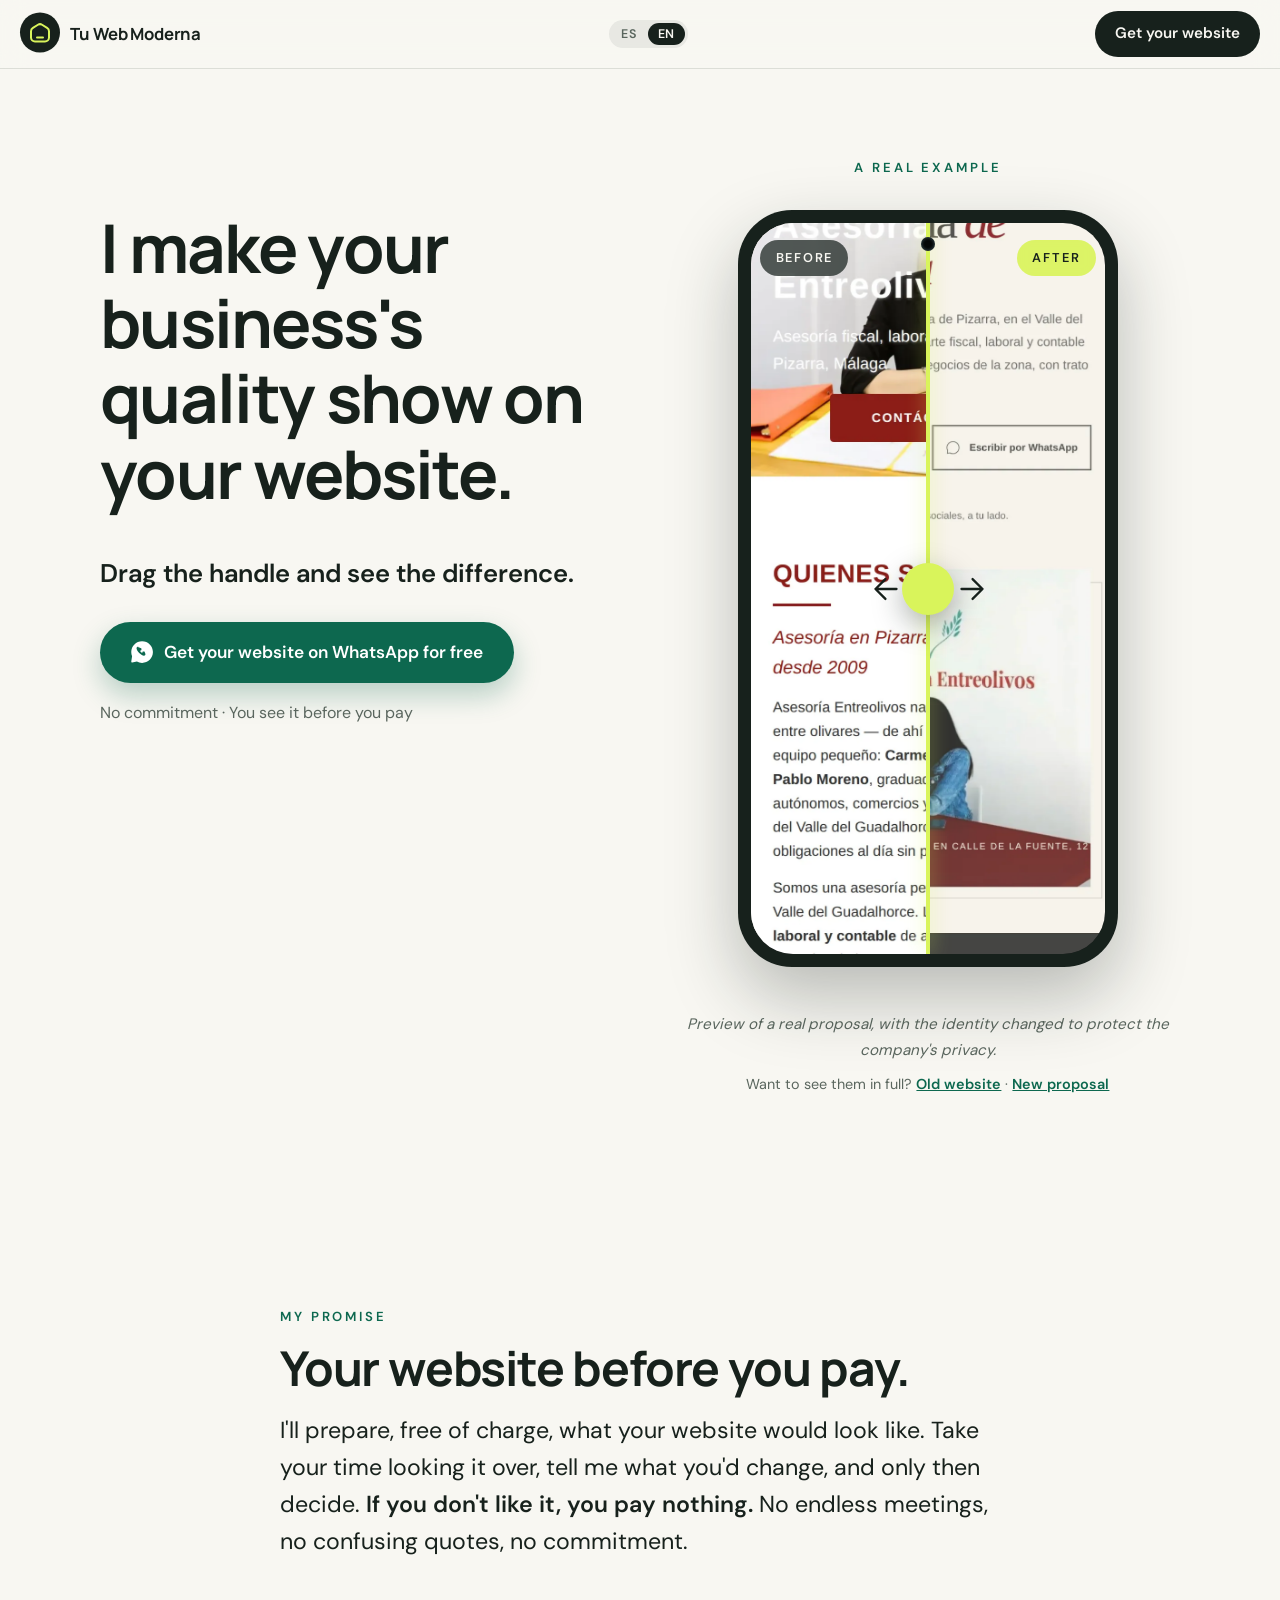
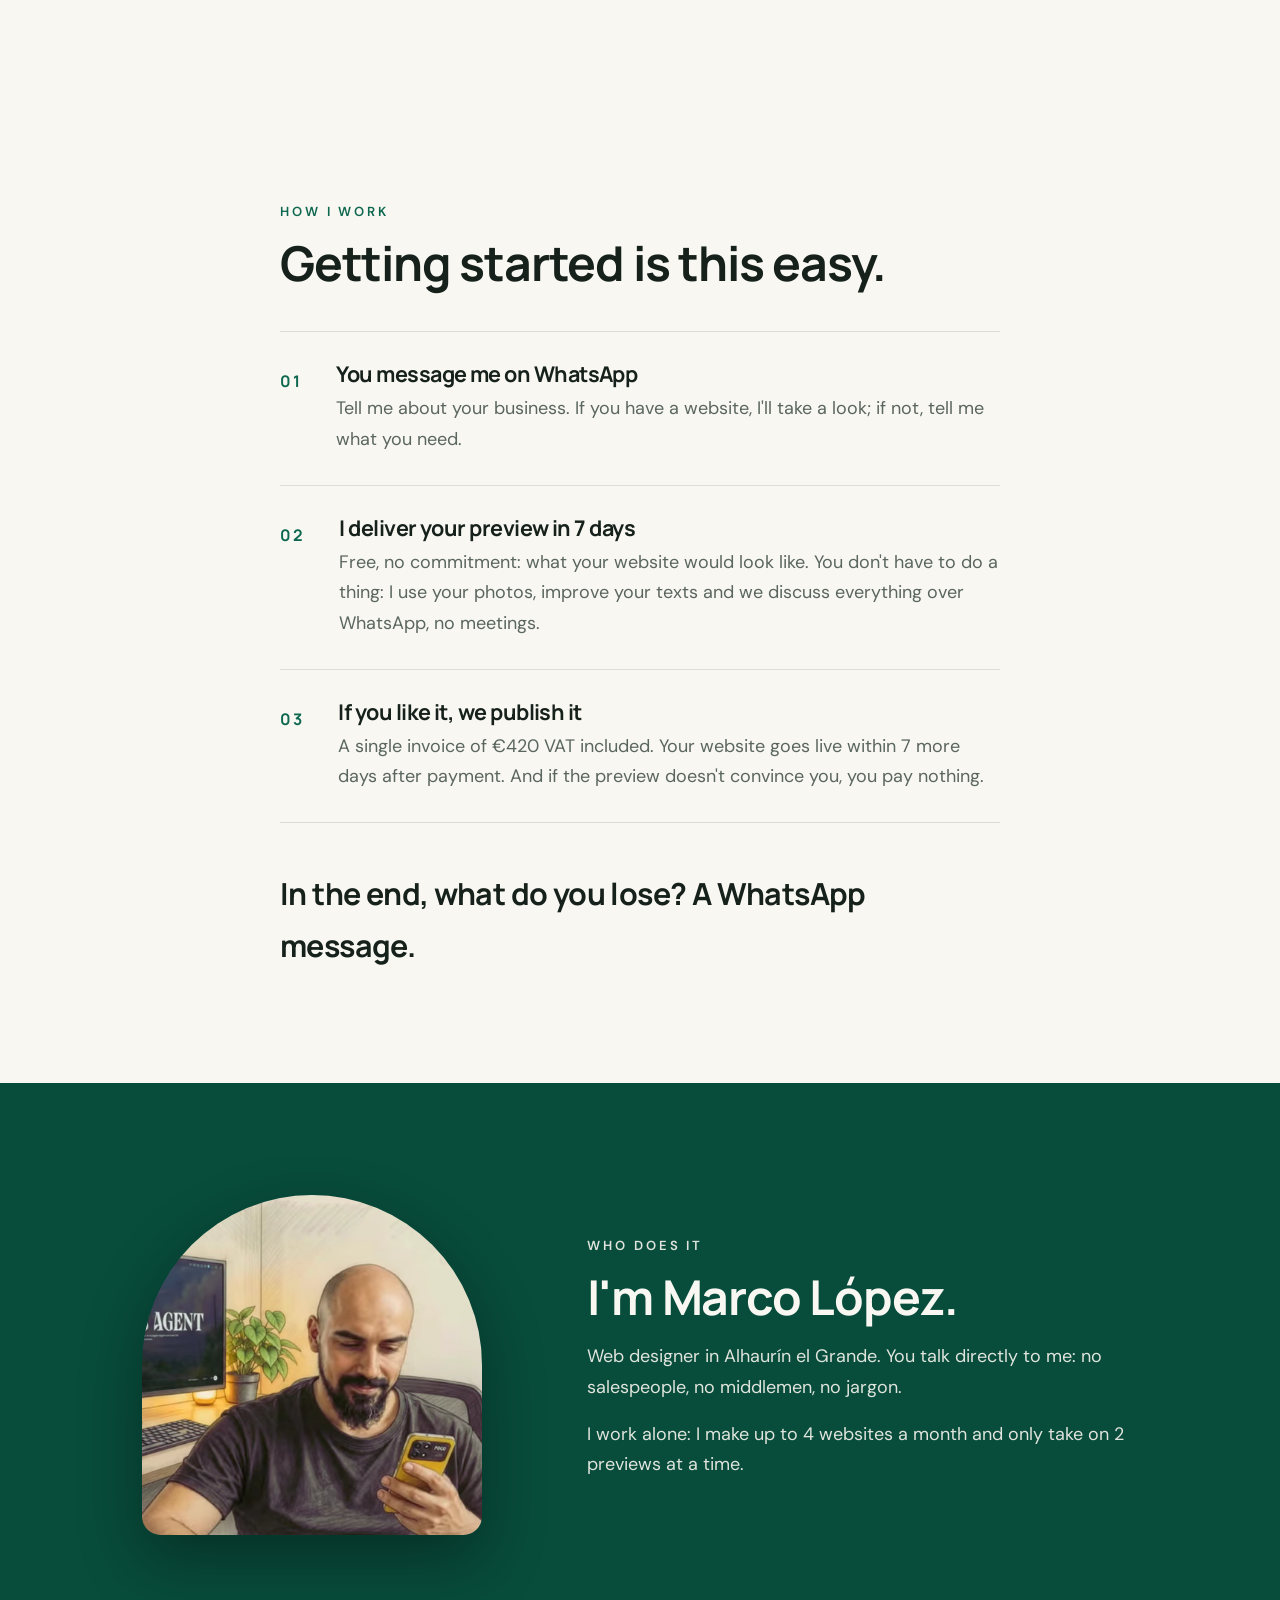
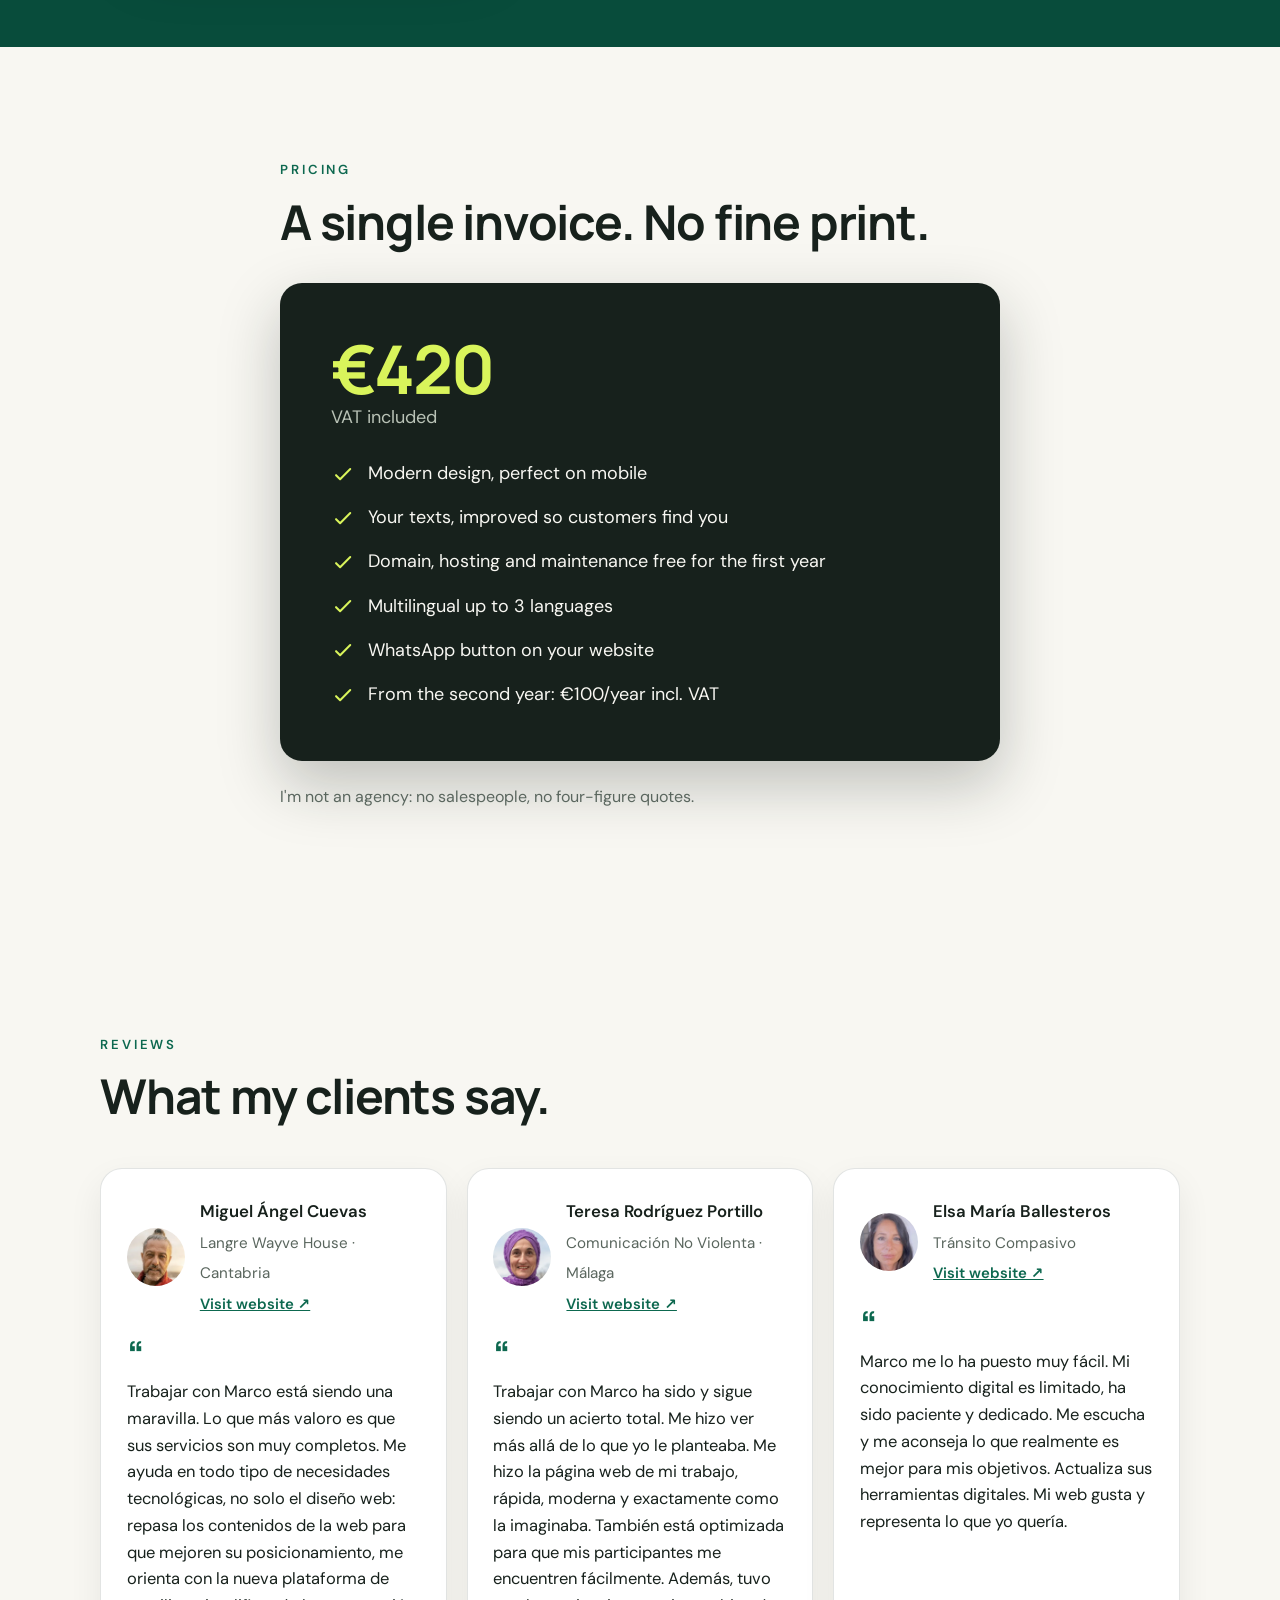
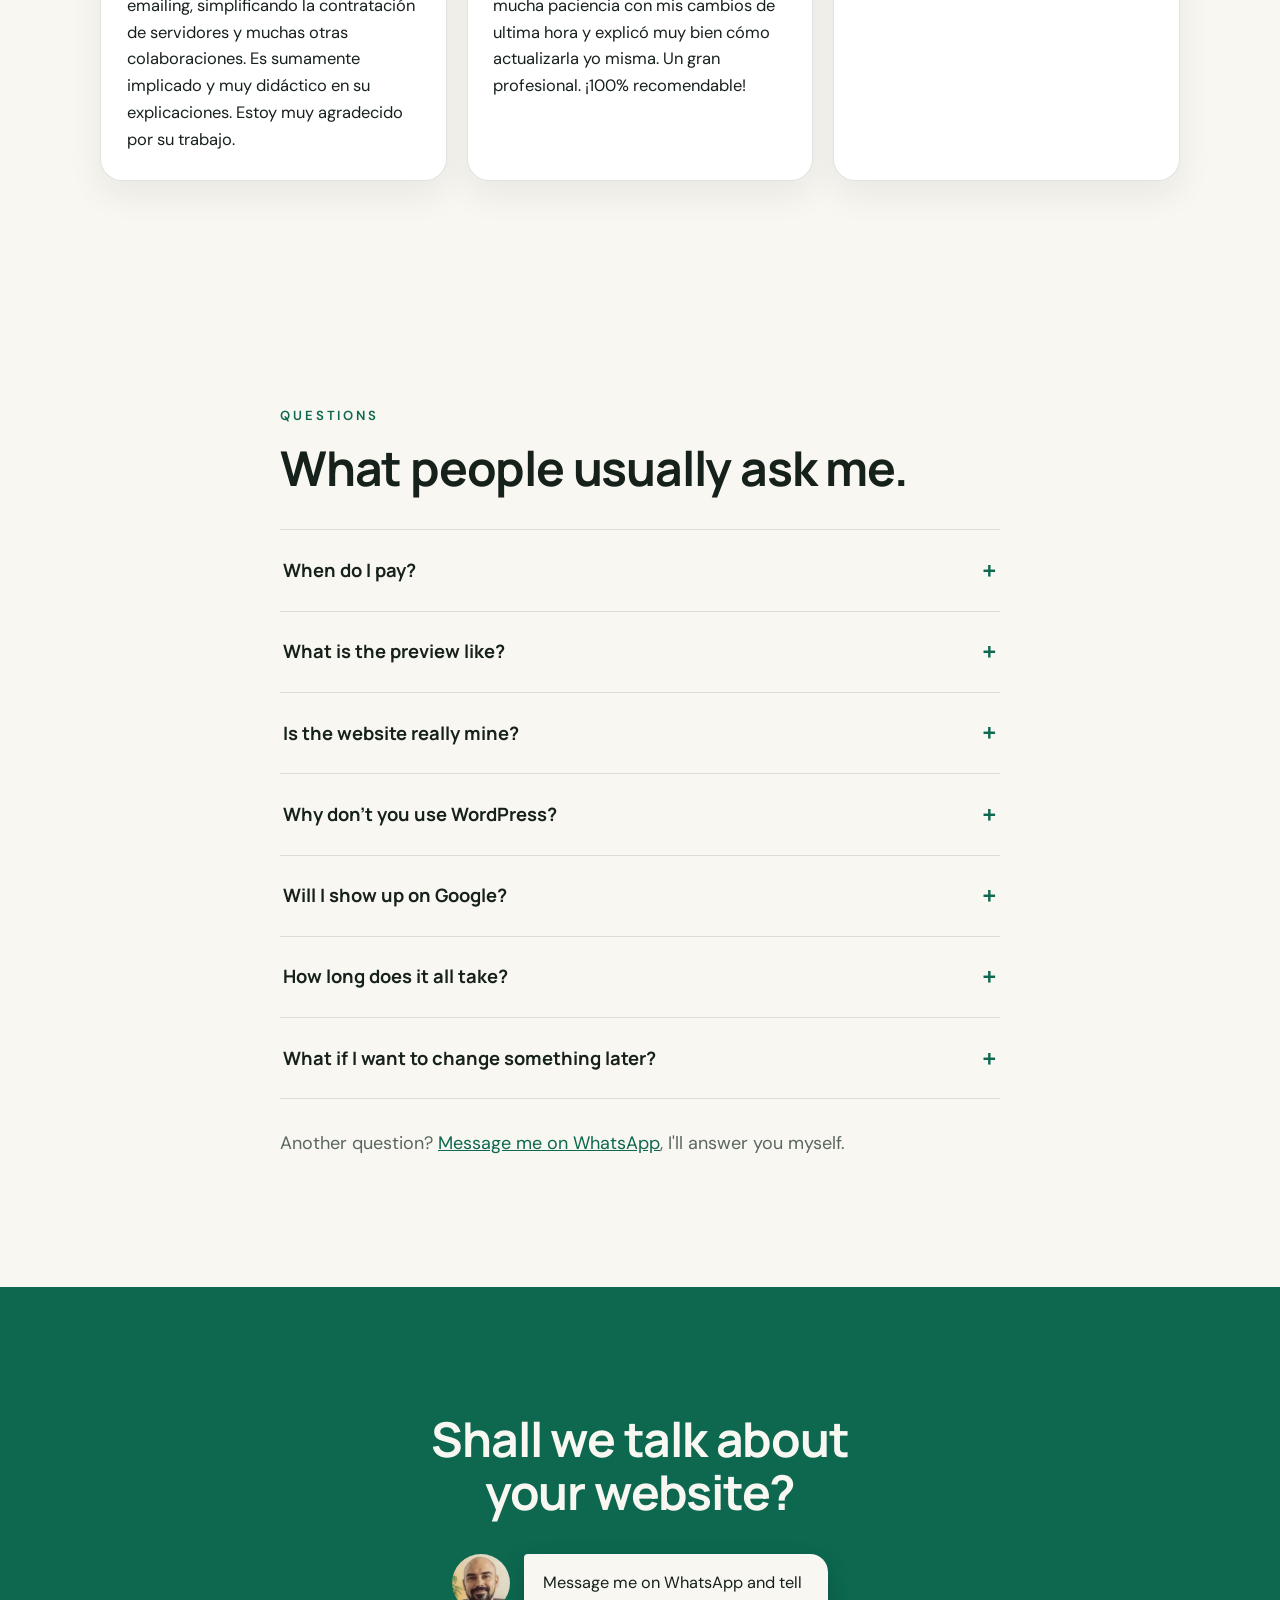
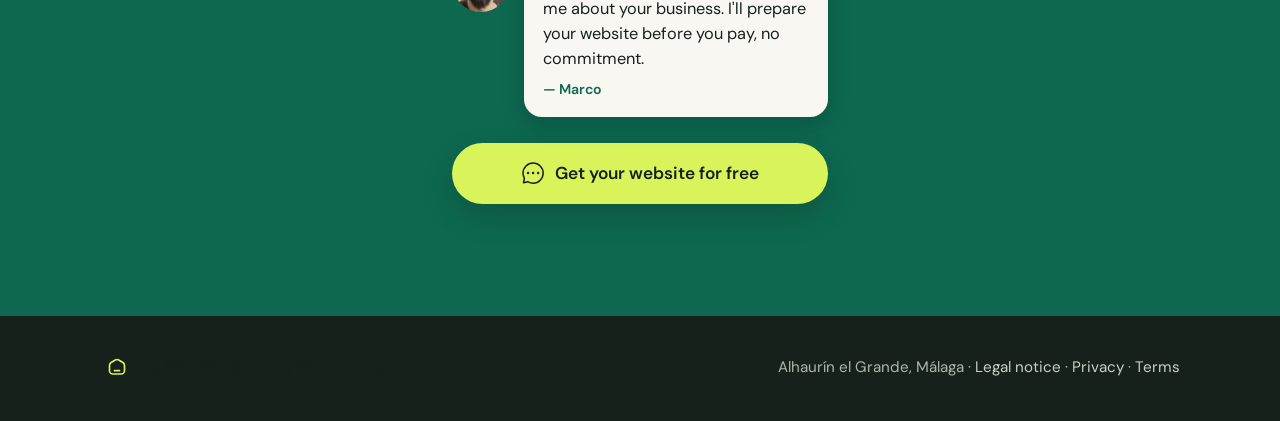
==== index.html @ c7ae00c3 "Reseña de Elsa María Ballesteros (Tránsito Compasivo): sustituye al ejemplo" ====
<!DOCTYPE html>
<html lang="es">
<head>
<meta charset="UTF-8">
<script>
/* Autodetección de idioma: si el visitante prefiere inglés (idioma del navegador
   o del equipo) y no ha elegido idioma manualmente, se sirve la versión inglesa */
(function(){
var eleccion=null;
try{eleccion=localStorage.getItem('twm-lang');}catch(e){}
if(eleccion)return;
try{
var n=navigator,
    lista=(n.languages&&n.languages.length?n.languages:[n.language||n.userLanguage||'']).join(' ').toLowerCase();
var esIngles=/(^|[\s,;])en([-_]|$|[\s,;])/.test(lista);
var yaEnIngles=/^\/en(\/|$)/.test(location.pathname);
if(esIngles&&!yaEnIngles)location.replace('/en/');
}catch(e){}})();
</script>
<meta name="viewport" content="width=device-width, initial-scale=1">
<title>Tu Web Moderna — Diseño web para negocios locales</title>
<meta name="description" content="Hago que la calidad de tu negocio se note en tu web. Tu web antes de pagar: la ves terminada antes de pagar nada. 420 € IVA incluido.">
<meta name="robots" content="noindex, nofollow">
<link rel="canonical" href="https://tuwebmoderna.es/">
<link rel="alternate" hreflang="es" href="https://tuwebmoderna.es/">
<link rel="alternate" hreflang="en" href="https://tuwebmoderna.es/en/">
<link rel="alternate" hreflang="x-default" href="https://tuwebmoderna.es/">
<meta name="theme-color" content="#0d684f">
<link rel="icon" type="image/svg+xml" href="favicon.svg">
<link rel="icon" type="image/png" sizes="32x32" href="favicon-32.png">
<link rel="icon" type="image/png" sizes="16x16" href="favicon-16.png">
<link rel="apple-touch-icon" href="apple-touch-icon.png">
<meta property="og:type" content="website">
<meta property="og:locale" content="es_ES">
<meta property="og:site_name" content="Tu Web Moderna">
<meta property="og:url" content="https://tuwebmoderna.es/">
<meta property="og:title" content="Diseño web para negocios locales — Tu Web Moderna">
<meta property="og:description" content="Hago que la calidad de tu negocio se note en tu web. Tu web antes de pagar.">
<meta property="og:image" content="https://tuwebmoderna.es/assets/img/og-poster.png">
<meta property="og:image:width" content="1200">
<meta property="og:image:height" content="630">
<meta name="twitter:card" content="summary_large_image">
<meta name="twitter:title" content="Diseño web para negocios locales — Tu Web Moderna">
<meta name="twitter:description" content="Hago que la calidad de tu negocio se note en tu web. Tu web antes de pagar.">
<meta name="twitter:image" content="https://tuwebmoderna.es/assets/img/og-poster.png">
<link rel="stylesheet" href="assets/css/muestra.css?v=13">
<script type="application/ld+json">
{"@context":"https://schema.org","@type":"ProfessionalService",
"name":"Tu Web Moderna","description":"Diseño web para negocios locales. Tu web antes de pagar: la ves terminada antes de pagar nada.",
"url":"https://tuwebmoderna.es/","telephone":"+34633548224",
"address":{"@type":"PostalAddress","addressLocality":"Alhaurín el Grande","addressRegion":"Málaga","addressCountry":"ES"},
"priceRange":"420 €","founder":{"@type":"Person","name":"Marco López"}}
</script>
<script type="application/ld+json">
{"@context":"https://schema.org","@type":"FAQPage","mainEntity":[
{"@type":"Question","name":"¿Cuándo pago?","acceptedAnswer":{"@type":"Answer","text":"Cuando ves tu demo y decides seguir. La demo llega antes que la factura: cuando pagas, ya has visto tu web. Si no te gusta, no pagas nada."}},
{"@type":"Question","name":"¿Cómo es la prueba?","acceptedAnswer":{"@type":"Answer","text":"Te paso un enlace y la ves terminada en tu móvil, como la verían tus clientes. Los archivos, el dominio y la publicación te los entrego cuando pagas."}},
{"@type":"Question","name":"¿La web es mía de verdad?","acceptedAnswer":{"@type":"Answer","text":"Sí. El dominio se registra a tu nombre y la web es tuya. Si un día quieres irte a otro sitio, te la llevas."}},
{"@type":"Question","name":"¿Por qué no usas WordPress?","acceptedAnswer":{"@type":"Answer","text":"Porque tu web no lo necesita: la construyo con el código justo y necesario. Carga más rápido, no se rompe y no hay plugins que actualizar."}},
{"@type":"Question","name":"¿Apareceré en Google?","acceptedAnswer":{"@type":"Answer","text":"Sí: la preparo para que Google la entienda —textos claros, títulos bien puestos y velocidad de carga, que es lo que Google premia."}},
{"@type":"Question","name":"¿Cuánto tarda todo?","acceptedAnswer":{"@type":"Answer","text":"Tu demo, en 7 días. Si te gusta, tu web publicada en 7 días desde el pago."}},
{"@type":"Question","name":"¿Y si después quiero cambiar algo?","acceptedAnswer":{"@type":"Answer","text":"Me escribes por WhatsApp y lo cambiamos. Entre 20 y 50 €/hora según lo que sea; si es algo mayor, te hago presupuesto antes."}}
]}
</script>
</head>
<body>
<a class="skip" href="#inicio">Saltar al contenido</a>

<header class="cabecera">
  <a class="marca" href="#inicio" aria-label="Tu Web Moderna — inicio">
    <span class="marca__logo" aria-hidden="true"><svg viewBox="0 0 24 24" fill="none" stroke="#d9f45b" stroke-width="2" stroke-linecap="round" stroke-linejoin="round"><path d="M17 21H7C4.79086 21 3 19.2091 3 17V10.7076C3 9.30887 3.73061 8.01175 4.92679 7.28679L9.92679 4.25649C11.2011 3.48421 12.7989 3.48421 14.0732 4.25649L19.0732 7.28679C20.2694 8.01175 21 9.30887 21 10.7076V17C21 19.2091 19.2091 21 17 21Z"/><path d="M9 17H15"/></svg></span>
    <span class="marca__txt">Tu Web Moderna</span>
  </a>
  <nav class="idioma" aria-label="Idioma">
    <a href="/" data-lang="es" aria-current="true">ES</a>
    <a href="/en/" data-lang="en">EN</a>
  </nav>
  <a class="btn btn--peq" href="https://wa.me/34633548224?text=Hola%20Marco%2C%20me%20gustar%C3%ADa%20pedir%20la%20demo%20gratuita%20para%20mi%20negocio." target="_blank" rel="noopener">Pide tu web</a>
</header>

<main id="inicio">

  <!-- HERO: la revelación -->
  <section class="heroe" aria-labelledby="t-heroe">
    <div class="wrap heroe__grid">
      <div class="heroe__txt">
      <h1 id="t-heroe">Hago que la calidad de tu negocio se note en tu web.</h1>
      <p class="heroe__sub">Arrastra el tirador y mira la diferencia.</p>
      <p class="heroe__cta">
        <a class="btn btn--wa" href="https://wa.me/34633548224?text=Hola%20Marco%2C%20me%20gustar%C3%ADa%20pedir%20la%20demo%20gratuita%20para%20mi%20negocio." target="_blank" rel="noopener"><svg viewBox="0 0 24 24" fill="none" aria-hidden="true"><path fill-rule="evenodd" clip-rule="evenodd" fill="currentColor" d="M12 1.25C17.9371 1.25 22.75 6.06294 22.75 12C22.75 17.9371 17.9371 22.75 12 22.75C10.1409 22.75 8.39016 22.2775 6.86335 21.4455L2.12395 22.2397C1.88692 22.2794 1.6452 22.2031 1.47391 22.0345C1.30261 21.8659 1.2225 21.6255 1.25845 21.3878L2.05878 16.0977C1.53735 14.8339 1.25001 13.4496 1.25001 12C1.25001 6.06294 6.06295 1.25 12 1.25ZM7.94309 6.7002C7.20774 6.7002 6.599 7.32056 6.49021 8.02531C6.38142 8.73006 6.7077 9.46436 7.20215 10.3014C7.6966 11.1385 8.31674 12.0646 9.1353 12.8832C9.95387 13.7017 10.8794 14.3217 11.7165 14.8162C12.5536 15.3106 13.2878 15.6369 13.9925 15.5281C14.6973 15.4193 15.3176 14.8106 15.3176 14.0752C15.3176 13.9054 15.2895 13.7437 15.2364 13.5931L14.5475 11.7864C14.4643 11.5754 14.2574 11.4423 14.0242 11.4423H13.0221C12.7737 11.4423 12.5529 11.5954 12.464 11.8271L12.0216 12.9762C11.0072 12.4369 10.3596 11.7893 9.82034 10.7749L10.9694 10.3325C11.2011 10.2436 11.3542 10.0228 11.3542 9.77441V8.77223C11.3542 8.53903 11.2211 8.33214 11.0101 8.24894L9.20336 7.56005C9.05277 7.50696 8.89112 7.47885 8.72131 7.47885C8.5515 7.47885 8.38985 6.7002 7.94309 6.7002Z"/></svg>Pide tu web gratis por WhatsApp</a>
      </p>
      <p class="heroe__micro">Sin compromiso · La demo llega antes que la factura</p>
      </div>
      <div class="heroe__demo">
      <p class="eyebrow eyebrow--demo">Un ejemplo real</p>
      <div class="movil">
        <span class="revelar__tag revelar__tag--antes">Antes</span>
        <span class="revelar__tag revelar__tag--despues">Después</span>
        <div class="movil__pantalla">
          <div class="movil__camara" aria-hidden="true"></div>
      <div class="revelar" id="revelar">
        <div class="revelar__scroll" id="scrollDespues" aria-hidden="false">
          <img src="assets/img/reveal-despues.webp" width="780" height="4800" alt="Propuesta moderna para la web de Asesoría Entreolivos" fetchpriority="high" draggable="false">
        </div>
        <div class="revelar__capa" id="revelarCapa" aria-hidden="true">
          <div class="revelar__scroll" id="scrollAntes">
            <img src="assets/img/reveal-antes.webp" width="780" height="4800" alt="" draggable="false">
          </div>
        </div>
        <button class="revelar__mando" id="revelarMando" type="button" role="slider"
          aria-label="Arrastrar para comparar el antes y el después" aria-orientation="horizontal"
          aria-valuemin="0" aria-valuemax="100" aria-valuenow="50">
          <svg viewBox="0 0 24 24" fill="none" stroke="currentColor" stroke-width="2" stroke-linecap="round" stroke-linejoin="round" aria-hidden="true"><path d="M21 12L3 12M3 12L11.5 3.5M3 12L11.5 20.5"/></svg>
          <svg viewBox="0 0 24 24" fill="none" stroke="currentColor" stroke-width="2" stroke-linecap="round" stroke-linejoin="round" aria-hidden="true"><path d="M3 12L21 12M21 12L12.5 3.5M21 12L12.5 20.5"/></svg>
        </button>
      </div>
        </div>
      </div>
      <p class="revelar__nota"><em>Demo de una propuesta real, con la identidad cambiada para proteger la privacidad de la empresa.</em><br>
      <span class="revelar__ver">¿Quieres verlas enteras? <a href="antes.html">Web antigua</a> · <a href="https://negocio1.demo.tuwebmoderna.es?v=rojo" target="_blank" rel="noopener">Propuesta nueva</a></span></p>
      </div>


    </div>
  </section>

  <!-- PROMESA -->
  <section class="seccion" aria-labelledby="t-promesa">
    <div class="wrap wrap--estrecho">
      <p class="eyebrow">Mi promesa</p>
      <h2 id="t-promesa">Tu web antes de pagar.</h2>
      <p class="lede">Te preparo gratis cómo quedaría tu web. La miras con calma, me dices qué cambiarías y solo entonces decides. <strong>Si no te gusta, no pagas nada.</strong> Sin reuniones eternas, sin presupuestos confusos, sin compromiso.</p>
    </div>
  </section>

  <!-- PROCESO -->
  <section class="seccion seccion--lineas" aria-labelledby="t-proceso">
    <div class="wrap wrap--estrecho">
      <p class="eyebrow">Cómo trabajo</p>
      <h2 id="t-proceso">Empezar es así de fácil.</h2>
      <ol class="pasos">
        <li>
          <span class="pasos__num" aria-hidden="true">01</span>
          <div>
            <h3>Me escribes por WhatsApp</h3>
            <p>Me cuentas qué negocio tienes. Si tienes web, la miro; si no, me cuentas qué necesitas.</p>
          </div>
        </li>
        <li>
          <span class="pasos__num" aria-hidden="true">02</span>
          <div>
            <h3>Te entrego tu demo en 7 días</h3>
            <p>Gratis y sin compromiso: cómo quedaría tu web. Tú no tienes que hacer nada: uso tus fotos, mejoro tus textos y lo hablamos todo por WhatsApp, sin reuniones.</p>
          </div>
        </li>
        <li>
          <span class="pasos__num" aria-hidden="true">03</span>
          <div>
            <h3>Si te gusta, la publicamos</h3>
            <p>Una sola factura de 420&nbsp;€ IVA incluido. Tu web queda publicada en otros 7 días desde el pago. Y si la demo no te convence, no pagas nada.</p>
          </div>
        </li>
      </ol>
      <p class="cierre">Al final, ¿qué pierdes? Un WhatsApp.</p>
    </div>
  </section>

  <!-- MARCO -->
  <section class="seccion seccion--oscura" aria-labelledby="t-marco">
    <div class="wrap marco">
      <div class="marco__video">
        <video autoplay muted loop playsinline preload="metadata" poster="assets/img/marco-desk-poster.webp?v=7" aria-label="Marco López presentándose">
          <source src="assets/video/marco-desk.mp4?v=7" type="video/mp4">
          <source src="assets/video/marco-desk.webm?v=7" type="video/webm">
        </video>
      </div>
      <div class="marco__txt">
        <p class="eyebrow eyebrow--claro">Quién lo hace</p>
        <h2 id="t-marco">Soy Marco López.</h2>
        <p>Diseñador web en Alhaurín el Grande. Hablas directamente conmigo: sin comerciales, sin intermediarios, sin tecnicismos.</p>
        <p>Trabajo solo: hago hasta 4 webs al mes y solo llevo 2 pruebas a la vez.</p>
      </div>
    </div>
  </section>

  <!-- PRECIO -->
  <section class="seccion" aria-labelledby="t-precio">
    <div class="wrap wrap--estrecho">
      <p class="eyebrow">Precio</p>
      <h2 id="t-precio">Una sola factura. Sin letra pequeña.</h2>
      <div class="tarjeta-precio">
        <p class="tarjeta-precio__cifra">420&nbsp;€</p>
        <p class="tarjeta-precio__iva">IVA incluido</p>
        <ul class="tarjeta-precio__lista">
          <li><svg viewBox="0 0 24 24" fill="none" stroke="currentColor" stroke-width="2" stroke-linecap="round" stroke-linejoin="round" aria-hidden="true"><path d="M5 13L9 17L19 7"/></svg>Diseño moderno, perfecto en el móvil</li>
          <li><svg viewBox="0 0 24 24" fill="none" stroke="currentColor" stroke-width="2" stroke-linecap="round" stroke-linejoin="round" aria-hidden="true"><path d="M5 13L9 17L19 7"/></svg>Tus textos, mejorados para que te encuentren</li>
          <li><svg viewBox="0 0 24 24" fill="none" stroke="currentColor" stroke-width="2" stroke-linecap="round" stroke-linejoin="round" aria-hidden="true"><path d="M5 13L9 17L19 7"/></svg>Dominio, alojamiento y mantenimiento gratis el primer año</li>
          <li><svg viewBox="0 0 24 24" fill="none" stroke="currentColor" stroke-width="2" stroke-linecap="round" stroke-linejoin="round" aria-hidden="true"><path d="M5 13L9 17L19 7"/></svg>Multilingüe hasta 3 idiomas</li>
          <li><svg viewBox="0 0 24 24" fill="none" stroke="currentColor" stroke-width="2" stroke-linecap="round" stroke-linejoin="round" aria-hidden="true"><path d="M5 13L9 17L19 7"/></svg>Botón de WhatsApp en tu web</li>
          <li><svg viewBox="0 0 24 24" fill="none" stroke="currentColor" stroke-width="2" stroke-linecap="round" stroke-linejoin="round" aria-hidden="true"><path d="M5 13L9 17L19 7"/></svg>Desde el segundo año: 100&nbsp;€/año IVA</li>
        </ul>
      </div>
      <p class="precio__susurro">No soy una agencia: sin comerciales ni presupuestos de cuatro cifras.</p>
    </div>
  </section>

  <!-- RESEÑAS -->
  <!-- Las dos primeras reseñas son reales; la tercera sigue siendo de ejemplo -->
  <section class="seccion" aria-labelledby="t-resenas">
    <div class="wrap">
      <p class="eyebrow">Reseñas</p>
      <h2 id="t-resenas">Lo que dicen mis clientes.</h2>
      <div class="resenas">
        <article class="resena" itemscope itemtype="https://schema.org/Review">
          <div itemprop="itemReviewed" itemscope itemtype="https://schema.org/Service"><meta itemprop="name" content="Diseño web Tu Web Moderna"></div>
          <div class="resena__quien">
            <img class="resena__foto" src="assets/img/resena-miguel-angel.webp?v=4" alt="Miguel Ángel Cuevas" width="58" height="58">
            <span><strong class="resena__nombre" itemprop="author">Miguel Ángel Cuevas</strong><br>
            <span class="resena__negocio">Langre Wayve House · Cantabria</span><br>
            <a class="resena__web" href="https://www.wayve.es" target="_blank" rel="noopener">Visitar página web ↗</a></span>
          </div>
          <p class="resena__texto" itemprop="reviewBody">Trabajar con Marco está siendo una maravilla. Lo que más valoro es que sus servicios son muy completos. Me ayuda en todo tipo de necesidades tecnológicas, no solo el diseño web: repasa los contenidos de la web para que mejoren su posicionamiento, me orienta con la nueva plataforma de emailing, simplificando la contratación de servidores y muchas otras colaboraciones. Es sumamente implicado y muy didáctico en su explicaciones. Estoy muy agradecido por su trabajo.</p>
        </article>
        <article class="resena" itemscope itemtype="https://schema.org/Review">
          <div itemprop="itemReviewed" itemscope itemtype="https://schema.org/Service"><meta itemprop="name" content="Diseño web Tu Web Moderna"></div>
          <div class="resena__quien">
            <img class="resena__foto" src="assets/img/resena-teresa-rodriguez.webp?v=1" alt="Teresa Rodríguez Portillo" width="58" height="58">
            <span><strong class="resena__nombre" itemprop="author">Teresa Rodríguez Portillo</strong><br>
            <span class="resena__negocio">Comunicación No Violenta · Málaga</span><br>
            <a class="resena__web" href="https://comunicacionyresoluciondeconflictos.com" target="_blank" rel="noopener">Visitar página web ↗</a></span>
          </div>
          <p class="resena__texto" itemprop="reviewBody">Trabajar con Marco ha sido y sigue siendo un acierto total. Me hizo ver más allá de lo que yo le planteaba. Me hizo la página web de mi trabajo, rápida, moderna y exactamente como la imaginaba. También está optimizada para que mis participantes me encuentren fácilmente. Además, tuvo mucha paciencia con mis cambios de ultima hora y explicó muy bien cómo actualizarla yo misma. Un gran profesional. ¡100% recomendable!</p>
        </article>
        <article class="resena" itemscope itemtype="https://schema.org/Review">
          <div itemprop="itemReviewed" itemscope itemtype="https://schema.org/Service"><meta itemprop="name" content="Diseño web Tu Web Moderna"></div>
          <div class="resena__quien">
            <img class="resena__foto" src="assets/img/resena-elsa-maria.webp?v=1" alt="Elsa María Ballesteros" width="58" height="58">
            <span><strong class="resena__nombre" itemprop="author">Elsa María Ballesteros</strong><br>
            <span class="resena__negocio">Tránsito Compasivo</span><br>
            <a class="resena__web" href="https://transitocompasivo.com/" target="_blank" rel="noopener">Visitar página web ↗</a></span>
          </div>
          <p class="resena__texto" itemprop="reviewBody">Marco me lo ha puesto muy fácil. Mi conocimiento digital es limitado, ha sido paciente y dedicado. Me escucha y me aconseja lo que realmente es mejor para mis objetivos. Actualiza sus herramientas digitales. Mi web gusta y representa lo que yo quería.</p>
        </article>
      </div>
    </div>
  </section>

  <!-- PREGUNTAS -->
  <section class="seccion" aria-labelledby="t-faq">
    <div class="wrap wrap--estrecho">
      <p class="eyebrow">Preguntas</p>
      <h2 id="t-faq">Lo que me suelen preguntar.</h2>
      <div class="faq">
        <details>
          <summary>¿Cuándo pago?</summary>
          <p>Cuando ves tu demo y decides seguir. La demo llega antes que la factura: cuando pagas, ya has visto tu web. Si no te gusta, no pagas nada.</p>
        </details>
        <details>
          <summary>¿Cómo es la prueba?</summary>
          <p>Te paso un enlace y la ves terminada en tu móvil, como la verían tus clientes. Los archivos, el dominio y la publicación te los entrego cuando pagas.</p>
        </details>
        <details>
          <summary>¿La web es mía de verdad?</summary>
          <p>Sí. El dominio se registra a tu nombre y la web es tuya. Si un día quieres irte a otro sitio, te la llevas.</p>
        </details>
        <details>
          <summary>¿Por qué no usas WordPress?</summary>
          <p>Porque tu web no lo necesita: la construyo con el código justo y necesario. Carga más rápido, no se rompe y no hay plugins que actualizar.</p>
        </details>
        <details>
          <summary>¿Apareceré en Google?</summary>
          <p>Sí: la preparo para que Google la entienda —textos claros, títulos bien puestos y velocidad de carga, que es lo que Google premia.</p>
        </details>
        <details>
          <summary>¿Cuánto tarda todo?</summary>
          <p>Tu demo, en 7 días. Si te gusta, tu web publicada en 7 días desde el pago.</p>
        </details>
        <details>
          <summary>¿Y si después quiero cambiar algo?</summary>
          <p>Me escribes por WhatsApp y lo cambiamos. Entre 20 y 50&nbsp;€/hora según lo que sea; si es algo mayor, te hago presupuesto antes.</p>
        </details>
      </div>
      <p class="faq__otra">¿Otra pregunta? <a href="https://wa.me/34633548224?text=Hola%20Marco%2C%20tengo%20una%20pregunta%20sobre%20la%20web%20para%20mi%20negocio." target="_blank" rel="noopener">Escríbeme por WhatsApp</a>, te contesto yo.</p>
    </div>
  </section>

  <!-- CTA FINAL -->
  <section class="seccion seccion--verde" aria-labelledby="t-final">
    <div class="wrap wrap--estrecho">
      <h2 id="t-final">¿Hablamos de tu web?</h2>
      <div class="final__bloque">
      <div class="chat">
        <img src="assets/img/marco-chat.webp?v=10" alt="Marco" width="58" height="58" loading="lazy">
        <p class="burbuja">Escríbeme por WhatsApp y cuéntame qué negocio tienes. Te preparo tu web antes de pagar, sin compromiso.<strong>— Marco</strong></p>
      </div>
      <p class="final__cta"><a class="btn btn--lima" href="https://wa.me/34633548224?text=Hola%20Marco%2C%20me%20gustar%C3%ADa%20pedir%20la%20demo%20gratuita%20para%20mi%20negocio." target="_blank" rel="noopener"><svg viewBox="0 0 24 24" fill="none" stroke="currentColor" stroke-width="1.5" stroke-linecap="round" stroke-linejoin="round" aria-hidden="true"><path d="M17 12.5C17.2761 12.5 17.5 12.2761 17.5 12C17.5 11.7239 17.2761 11.5 17 11.5C16.7239 11.5 16.5 11.7239 16.5 12C16.5 12.2761 16.7239 12.5 17 12.5Z" fill="currentColor"/><path d="M12 12.5C12.2761 12.5 12.5 12.2761 12.5 12C12.5 11.7239 12.2761 11.5 12 11.5C11.7239 11.5 11.5 11.7239 11.5 12C11.5 12.2761 11.7239 12.5 12 12.5Z" fill="currentColor"/><path d="M7 12.5C7.27614 12.5 7.5 12.2761 7.5 12C7.5 11.7239 7.27614 11.5 7 11.5C6.72386 11.5 6.5 11.7239 6.5 12C6.5 12.2761 6.72386 12.5 7 12.5Z" fill="currentColor"/><path d="M12 22C17.5228 22 22 17.5228 22 12C22 6.47715 17.5228 2 12 2C6.47715 2 2 6.47715 2 12C2 13.8214 2.48697 15.5291 3.33782 17L2.5 21.5L7 20.6622C8.47087 21.513 10.1786 22 12 22Z"/></svg>Pide tu web gratis</a></p>
      </div>
    </div>
  </section>

</main>

<footer class="pie">
  <div class="wrap pie__in">
    <p class="marca marca--pie">
      <span class="marca__logo" aria-hidden="true"><svg viewBox="0 0 24 24" fill="none" stroke="#d9f45b" stroke-width="2" stroke-linecap="round" stroke-linejoin="round"><path d="M17 21H7C4.79086 21 3 19.2091 3 17V10.7076C3 9.30887 3.73061 8.01175 4.92679 7.28679L9.92679 4.25649C11.2011 3.48421 12.7989 3.48421 14.0732 4.25649L19.0732 7.28679C20.2694 8.01175 21 9.30887 21 10.7076V17C21 19.2091 19.2091 21 17 21Z"/><path d="M9 17H15"/></svg></span>
      <span>Tu Web Moderna · por Marco López</span>
    </p>
    <p>Alhaurín el Grande, Málaga · <a href="aviso-legal.html">Aviso legal</a> · <a href="privacidad.html">Privacidad</a> · <a href="condiciones-del-servicio.html">Condiciones</a></p>
  </div>
</footer>

<script src="assets/js/muestra.js" defer></script>
</body>
</html>
---- assets/css/muestra.css ----
/* muestraimpecable — variante estratégica de tuwebmoderna.es */
@font-face{font-family:Manrope;font-weight:700;font-display:swap;
  src:url('../fonts/manrope-latin.woff2') format('woff2')}
@font-face{font-family:'DM Sans';font-weight:400;font-display:swap;
  src:url('../fonts/dmsans-latin.woff2') format('woff2')}
@font-face{font-family:'DM Sans';font-weight:600;font-display:swap;
  src:url('../fonts/dmsans-latin.woff2') format('woff2')}

:root{
  --tinta:#17211c; --papel:#f8f7f2; --verde:#0d684f; --verde-oscuro:#084c3b;
  --lima:#d9f45b; --suave:#5a665e; --linea:rgba(23,33,28,.12);
  --arco:#a3b8a9;
  --f-tit:'Manrope',system-ui,sans-serif; --f-txt:'DM Sans',system-ui,sans-serif;
  --radio:22px;
}
*{margin:0;padding:0;box-sizing:border-box}
html{scroll-behavior:smooth}
body{font-family:var(--f-txt);background:var(--papel);color:var(--tinta);
  font-size:1.125rem;line-height:1.7;-webkit-font-smoothing:antialiased}
img,video{max-width:100%;display:block}
h1,h2,h3{font-family:var(--f-tit);line-height:1.12;letter-spacing:-.025em;text-wrap:balance}
h1{font-size:clamp(2.5rem,1.5rem + 4.6vw,4.2rem);margin:.9rem 0 0}
h2{font-size:clamp(2rem,1.35rem + 3vw,3rem);margin:.8rem 0 1.1rem}
h3{font-size:1.35rem;margin:0 0 .4rem}
p{margin:0 0 1rem}
a{color:var(--verde)}
.wrap{max-width:1120px;margin:0 auto;padding:0 1.25rem}
.wrap--estrecho{max-width:760px}
.seccion{padding:clamp(4rem,9vw,7rem) 0}
.eyebrow{font-size:.82rem;font-weight:600;letter-spacing:.22em;text-transform:uppercase;
  color:var(--verde);margin:0 0 .4rem}
.eyebrow--claro{color:var(--lima)}
.eyebrow--demo{margin:4.5rem 0 0}
.eyebrow--demo + .movil{margin-top:1.9rem}
.lede{font-size:clamp(1.2rem,1.05rem + 1vw,1.45rem);line-height:1.6;color:var(--tinta)}
.lede--claro{color:var(--papel)}

/* cabecera */
.cabecera{position:sticky;top:0;z-index:50;display:flex;align-items:center;justify-content:space-between;
  padding:.7rem 1.25rem;background:rgba(248,247,242,.88);
  -webkit-backdrop-filter:blur(12px);backdrop-filter:blur(12px);
  border-bottom:1px solid var(--linea)}
.marca{display:flex;align-items:center;gap:.65rem;text-decoration:none;color:var(--tinta)}
.marca__logo{width:40px;height:40px;border-radius:50%;background:var(--tinta);
  display:grid;place-items:center;flex:none;transform:translateY(-1.5px)}
.marca__logo svg{width:24px;height:24px}
.marca__txt{font-family:var(--f-tit);font-weight:700;font-size:1.05rem;letter-spacing:-.01em}

/* selector de idioma */
.idioma{display:flex;gap:.15rem;align-items:center;background:rgba(23,33,28,.07);
  border-radius:999px;padding:.18rem}
.idioma a{font-size:.78rem;font-weight:600;letter-spacing:.05em;text-decoration:none;
  color:var(--suave);padding:.32rem .6rem;border-radius:999px;line-height:1}
.idioma a[aria-current="true"]{background:var(--tinta);color:var(--papel)}
@media (max-width:520px){
  .cabecera{padding:.6rem .8rem}
  .marca__txt{display:none}
  .btn--peq{font-size:.85rem;padding:.55rem 1rem}
  .idioma{padding:.14rem}
  .idioma a{font-size:.72rem;padding:.26rem .5rem}
}

/* botones */
.btn{display:inline-flex;align-items:center;justify-content:center;gap:.6rem;text-decoration:none;font-weight:600;
  font-size:1.08rem;padding:1rem 1.9rem;border-radius:999px;border:0;cursor:pointer;white-space:nowrap;
  transition:transform .18s ease,box-shadow .18s ease;max-width:100%}
.btn svg{width:1.4em;height:1.4em;flex:none}
.btn--wa{background:var(--verde);color:#fff;box-shadow:0 12px 28px rgba(13,104,79,.28)}
.btn--wa:hover{transform:translateY(-2px);box-shadow:0 16px 34px rgba(13,104,79,.34)}
.btn--lima{background:var(--lima);color:var(--tinta);box-shadow:0 12px 28px rgba(23,33,28,.22)}
.btn--lima:hover{transform:translateY(-2px)}
.btn--peq{font-size:.95rem;padding:.62rem 1.25rem;background:var(--tinta);color:var(--papel)}
.btn--peq:hover{transform:translateY(-1px)}
.btn:focus-visible,a:focus-visible,summary:focus-visible,.revelar__mando:focus-visible{
  outline:3px solid var(--lima);outline-offset:3px}

/* hero */
.heroe{padding:clamp(3rem,7vw,5.5rem) 0 clamp(4rem,8vw,6rem);text-align:center}
.heroe .eyebrow{text-align:center}
.heroe h1{max-width:20ch;margin-left:auto;margin-right:auto}

/* revelador antes/después — el gesto firma de la marca */
.eyebrow--demo + .movil{margin-top:1.9rem}
/* Mockup de móvil (mismo estilo que el navegador) */
.movil{position:relative;max-width:300px;margin:2.6rem auto 0;background:#17211c;
  border-radius:54px;padding:13px;
  box-shadow:0 30px 70px rgba(23,33,28,.28)}
.movil__pantalla{position:relative;border-radius:42px;overflow:hidden;background:#0c1210}
.movil__camara{position:absolute;top:14px;left:50%;transform:translateX(-50%);width:14px;height:14px;
  background:#050807;border-radius:50%;z-index:4;
  box-shadow:inset 0 0 3px 1px rgba(140,190,210,.28)}
.movil .revelar{aspect-ratio:9/18.6}
.movil .revelar__tag{top:1.9rem;z-index:5}
.movil .revelar__tag--antes{left:1.4rem}
.movil .revelar__tag--despues{right:1.4rem}
.revelar{position:relative;margin:0;max-width:none;aspect-ratio:4/5;
  overflow:hidden;background:#0c1210;
  touch-action:pan-y;cursor:ew-resize;user-select:none;-webkit-user-select:none}
.revelar__scroll{position:absolute;inset:0;will-change:transform}
.revelar__scroll img{width:100%;height:auto;display:block;pointer-events:none;user-select:none;-webkit-user-select:none}
.revelar__capa{position:absolute;inset:0;clip-path:inset(0 50% 0 0)}
.revelar__mando{position:absolute;top:0;bottom:0;left:50%;width:0;z-index:3;background:none;border:0;
  padding:0;cursor:ew-resize}
.revelar__mando::before{content:"";position:absolute;top:0;bottom:0;left:-2px;width:4px;background:var(--lima);
  box-shadow:0 0 18px rgba(217,244,91,.65)}
.revelar__mando svg{position:absolute;top:50%;width:28px;height:28px;color:var(--tinta)}
.revelar__mando svg:first-of-type{left:-56px;transform:translateY(-50%)}
.revelar__mando svg:last-of-type{left:30px;transform:translateY(-50%)}
.revelar__mando::after{content:"";position:absolute;top:50%;left:-26px;width:52px;height:52px;
  transform:translateY(-50%);border-radius:50%;background:var(--lima);
  box-shadow:0 10px 30px rgba(23,33,28,.35)}
.revelar__tag{position:absolute;top:1rem;z-index:2;font-size:.8rem;font-weight:600;letter-spacing:.14em;
  text-transform:uppercase;padding:.45rem .95rem;border-radius:999px;
  background:rgba(23,33,28,.72);color:var(--papel);
  -webkit-backdrop-filter:blur(6px);backdrop-filter:blur(6px);pointer-events:none;
  transition:opacity .25s ease}
.movil.revelar--sin-antes .revelar__tag--antes,
.movil.revelar--sin-despues .revelar__tag--despues{opacity:0}
.revelar__tag--antes{left:1rem}
.revelar__tag--despues{right:1rem;background:rgba(217,244,91,.92);color:var(--tinta)}
.revelar__nota{max-width:1080px;margin:2.8rem auto 0;font-size:.95rem;color:var(--suave);text-align:center}
.revelar__ver{display:inline-block;margin-top:.5rem;font-size:.9rem;font-style:normal}
.revelar__ver a{color:var(--verde);font-weight:600}
.heroe__sub{font-size:clamp(1.25rem,1.05rem + 1.2vw,1.6rem);font-weight:600;margin:2.6rem 0 1.6rem}
.heroe__cta{margin:0 0 1rem}
.heroe__micro{color:var(--suave);font-size:1rem;margin:0}

/* proceso */
.pasos{list-style:none;margin:2.6rem 0 0}
.pasos li{display:flex;gap:1.4rem;padding:1.9rem 0;border-top:1px solid var(--linea)}
.pasos li:last-child{border-bottom:1px solid var(--linea)}
.pasos__num{font-family:var(--f-tit);font-weight:700;font-size:1rem;color:var(--verde);
  letter-spacing:.1em;flex:none;padding-top:.35rem}
.pasos p{margin:0;color:var(--suave)}
.cierre{font-family:var(--f-tit);font-weight:700;font-size:clamp(1.4rem,1.15rem + 1.4vw,1.9rem);
  margin:2.8rem 0 0;letter-spacing:-.02em}

/* marco — sección oscura */
.seccion--oscura{background:var(--verde-oscuro);color:var(--papel)}
.seccion--oscura h2{color:var(--papel)}
.seccion--oscura p{color:#dfe4dc}
.marco{display:grid;gap:2.5rem;align-items:center}
.marco__video{max-width:340px;margin:0 auto;
  border-radius:200px 200px var(--radio) var(--radio);
  overflow:hidden;box-shadow:0 24px 60px rgba(0,0,0,.35)}
.marco__video video{width:100%;aspect-ratio:1/1;object-fit:cover;object-position:67% 50%;display:block;
  transform:scale(1.05)}

/* precio */
.tarjeta-precio{background:var(--tinta);color:var(--papel);border-radius:var(--radio);
  padding:clamp(2rem,5vw,3.2rem);margin:2.2rem 0 1.4rem;box-shadow:0 24px 60px rgba(23,33,28,.25)}
.tarjeta-precio__cifra{font-family:var(--f-tit);font-weight:700;letter-spacing:-.03em;
  font-size:clamp(3rem,2.4rem + 5vw,4.2rem);color:var(--lima);line-height:1;margin:0}
.tarjeta-precio__iva{color:#b9c2b6;margin:0 0 1.6rem}
.tarjeta-precio__lista{list-style:none;display:grid;gap:.85rem;margin:0}
.tarjeta-precio__lista li{display:flex;gap:.8rem;align-items:flex-start}
.tarjeta-precio__lista svg{width:1.35em;height:1.35em;flex:none;color:var(--lima);margin-top:.2em}
.precio__susurro{color:var(--suave);font-size:1rem;margin:0}

/* faq */
.faq{margin:2.2rem 0 0;border-top:1px solid var(--linea)}
.faq details{border-bottom:1px solid var(--linea);padding:1.15rem .2rem}
.faq summary{font-family:var(--f-tit);font-weight:700;font-size:1.15rem;cursor:pointer;
  list-style:none;display:flex;justify-content:space-between;align-items:center;gap:1rem}
.faq summary::-webkit-details-marker{display:none}
.faq summary::after{content:"+";font-size:1.6rem;font-weight:400;color:var(--verde);flex:none;
  transition:transform .2s ease}
.faq details[open] summary::after{transform:rotate(45deg)}
.faq details p{margin:.8rem 0 0;color:var(--suave);max-width:60ch}
.faq__otra{margin-top:1.8rem;color:var(--suave)}

/* cta final */
.seccion--verde{background:var(--verde);color:var(--papel);text-align:center}
.seccion--verde h2{color:var(--papel);margin-bottom:2.2rem}
.seccion--verde .eyebrow{color:var(--lima)}
.seccion--verde .wrap>p:last-child{margin-top:2rem}

/* reseñas */
.resenas{display:grid;gap:1.25rem;margin:2.8rem 0 0}
@media(min-width:900px){.resenas{grid-template-columns:repeat(3,1fr)}}
.resena{background:#fff;border:1px solid var(--linea);border-radius:var(--radio);
  padding:1.7rem 1.6rem;box-shadow:0 14px 34px rgba(23,33,28,.07)}
.resena__quien{display:flex;gap:.95rem;align-items:center;margin:0 0 1.1rem}
.resena__foto{width:58px;height:58px;border-radius:50%;background:var(--verde);color:var(--papel);
  display:grid;place-items:center;font-family:var(--f-tit);font-weight:700;font-size:1.2rem;flex:none}
img.resena__foto{object-fit:cover}
.resena__nombre{font-size:1.05rem}
.resena__ejemplo{font-size:.8rem;font-weight:600;color:var(--suave);text-transform:uppercase;letter-spacing:.08em}
.resena__negocio{font-size:.95rem;color:var(--suave)}
.resena__web{font-size:.93rem;font-weight:600;overflow-wrap:anywhere}
.resena__texto{font-size:1.03rem;line-height:1.62;margin:0}
.resena__texto::before{content:"“";display:block;font-family:var(--f-tit);
  font-size:2.4rem;line-height:1;color:var(--verde);margin-bottom:.3rem}

/* final: mensaje personal de Marco */
.final__bloque{--foto:58px;--gap:.9rem;--aire:1.25rem;max-width:26rem;margin:0 auto;padding:0 var(--aire)}
.chat{display:flex;gap:var(--gap);align-items:flex-start;text-align:left;margin:0 0 1.6rem}
.chat img{width:var(--foto);height:var(--foto);border-radius:50%;object-fit:cover;flex:none}
.burbuja{background:var(--papel);color:var(--tinta);border-radius:4px 18px 18px 18px;padding:1rem 1.15rem;margin:0;font-size:1.02rem;line-height:1.55;box-shadow:0 8px 22px rgba(0,0,0,.18)}
.burbuja strong{display:block;margin-top:.5rem;font-size:.88rem;color:var(--verde)}
.final__cta{margin:0}
.final__cta .btn{display:flex;width:100%}

/* pie */
.pie{background:var(--tinta);color:#aeb7ab;padding:2.2rem 0;font-size:.95rem}
.pie__in{display:flex;flex-wrap:wrap;gap:1rem;align-items:center;justify-content:space-between}
.pie p{margin:0}
.pie a{color:#c9d1c5;text-decoration:none}
.pie a:hover{color:var(--lima)}
.marca--pie .marca__txt{font-size:.95rem;color:var(--papel)}
.marca--pie .marca__logo{width:34px;height:34px}
.marca--pie .marca__logo svg{width:20px;height:20px}

@media (min-width:641px) and (max-width:1023px){
  .movil{max-width:340px}
}
@media (min-width:1024px){
  .movil{max-width:380px}
}
/* Hero en dos columnas en pantallas anchas: texto a la izquierda, mockup a la derecha */
@media (min-width:1024px){
  .heroe{text-align:left}
  .heroe__grid{display:grid;grid-template-columns:1.02fr .98fr;gap:clamp(2rem,4vw,4rem);align-items:start}
  .heroe__txt{padding-top:clamp(1rem,3vw,2.5rem)}
  .heroe h1{margin-left:0;margin-right:0}
  .heroe .eyebrow{text-align:left}
  .heroe__demo .eyebrow{text-align:center}
  .heroe__demo .eyebrow--demo{margin-top:0}
}
/* Pantallas anchas con poco alto (16:9 o más): el mockup se encoge */
@media (min-width:1024px) and (min-aspect-ratio:16/9){
  .movil{max-width:270px}
}
@media (max-width:480px){
  .btn{font-size:1rem;padding:.95rem 1.35rem}
  .btn svg{width:1.3em;height:1.3em}
}
@media (min-width:860px){
  .marco{grid-template-columns:minmax(0,5fr) minmax(0,7fr);gap:4rem}
  .pasos li{gap:2.2rem}
}
@media (prefers-reduced-motion:reduce){
  html{scroll-behavior:auto}
  *{transition:none!important;animation:none!important}
}

/* Páginas legales */
.prosa{max-width:72ch;padding-top:1.5rem}
.prosa .eyebrow{display:block;margin-bottom:.9rem}
.prosa h1{font-size:clamp(2.2rem,2rem + 4vw,3.4rem);margin:0 0 1.4rem;line-height:1.1}
.prosa h2{font-size:clamp(1.4rem,1.25rem + 1.6vw,1.9rem);margin:2.5rem 0 .9rem;line-height:1.2}
.prosa p{margin:0 0 1rem;line-height:1.7}
.prosa a{color:var(--verde);font-weight:600}
.prosa__fecha{font-size:.9rem;color:var(--suave)}

/* Skip-link de accesibilidad */
.skip{position:absolute;left:1rem;top:-4rem;z-index:200;background:var(--lima);color:var(--tinta);
  padding:.7rem 1.1rem;border-radius:.6rem;font-weight:700;text-decoration:none;transition:top .2s}
.skip:focus{top:1rem}
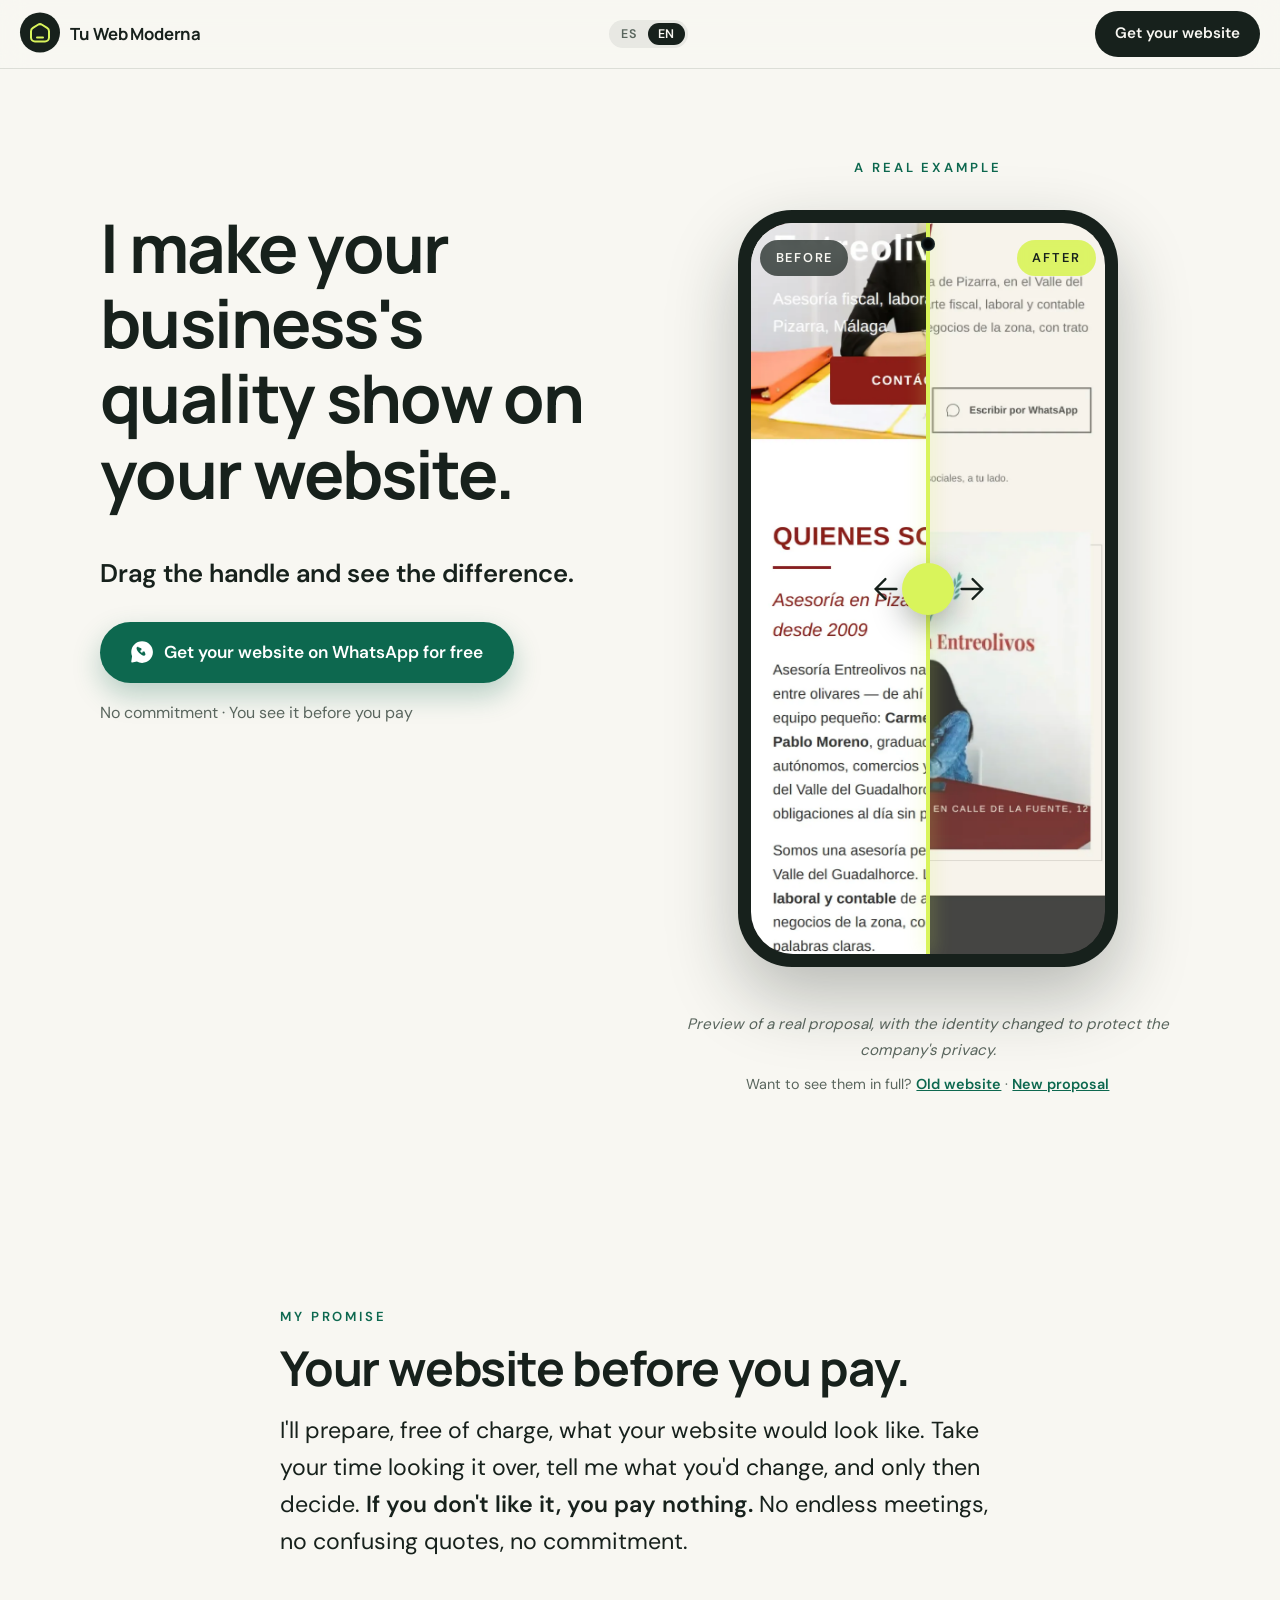
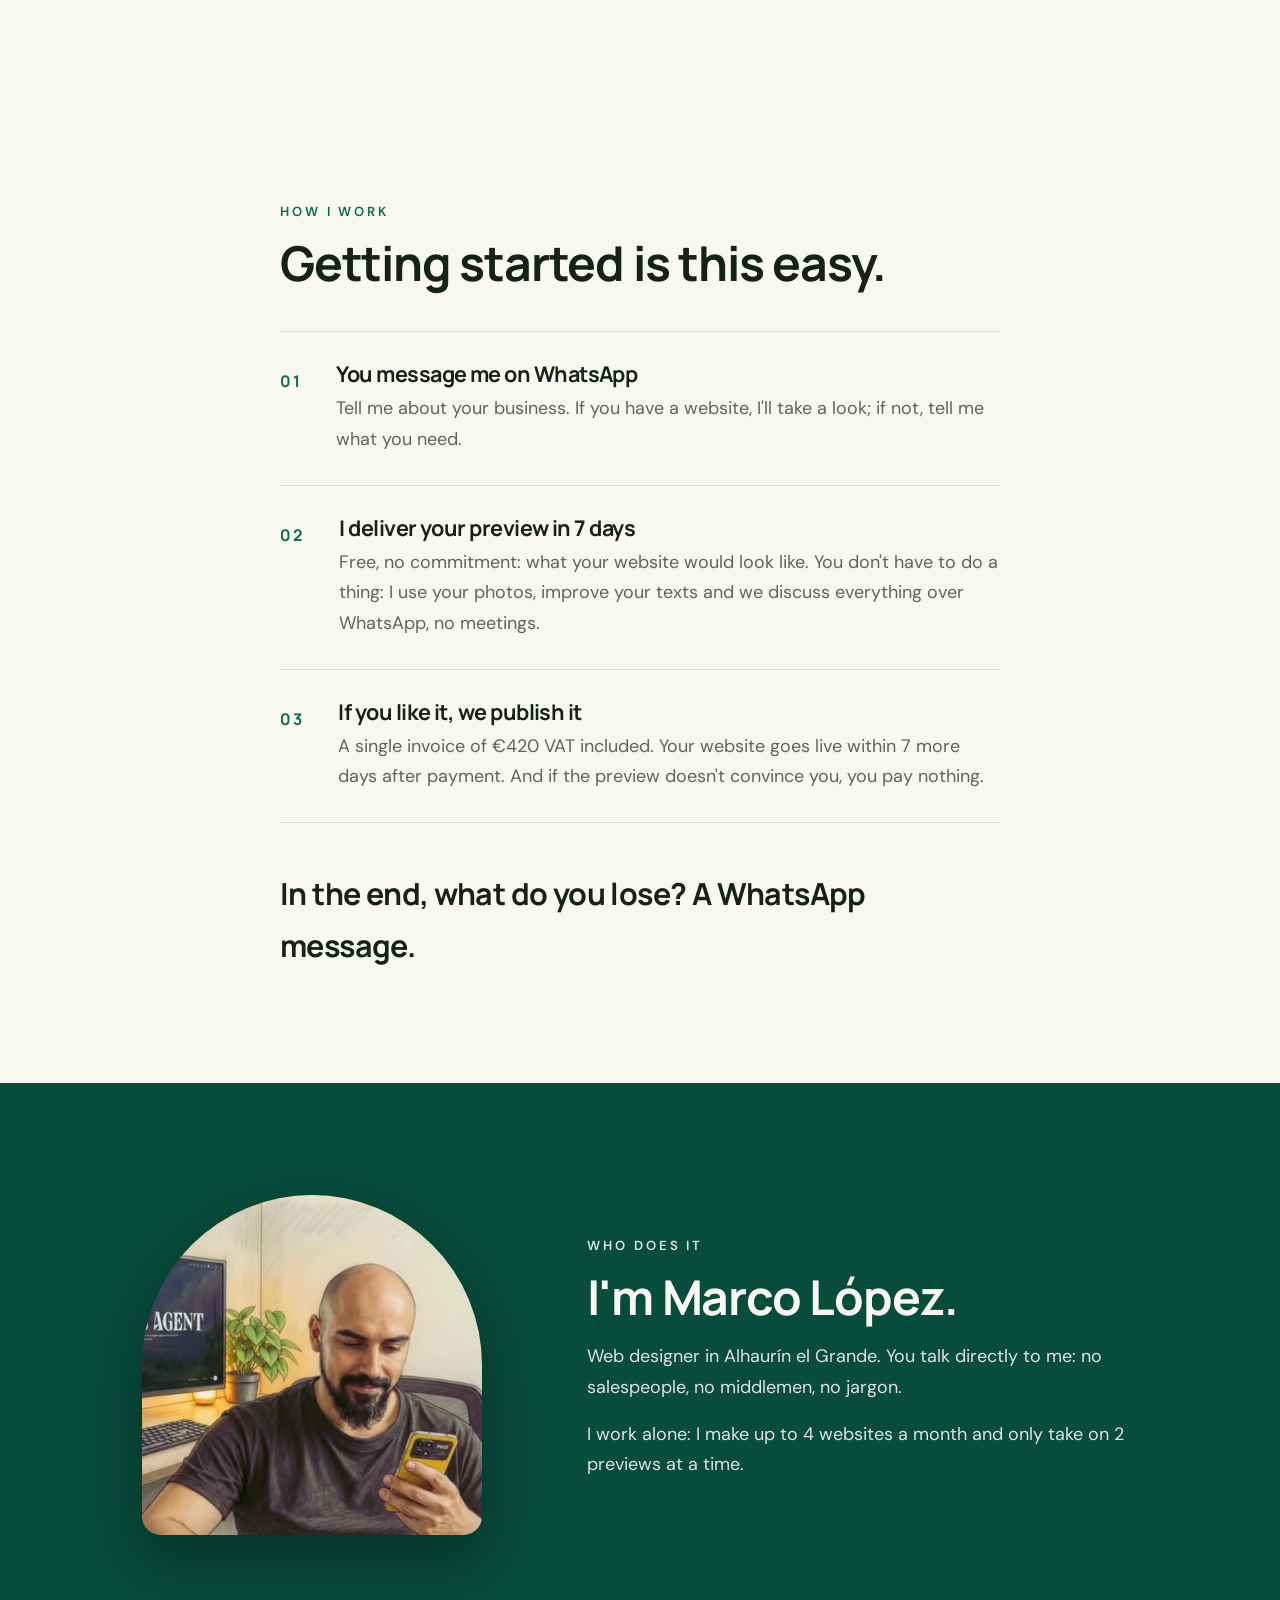
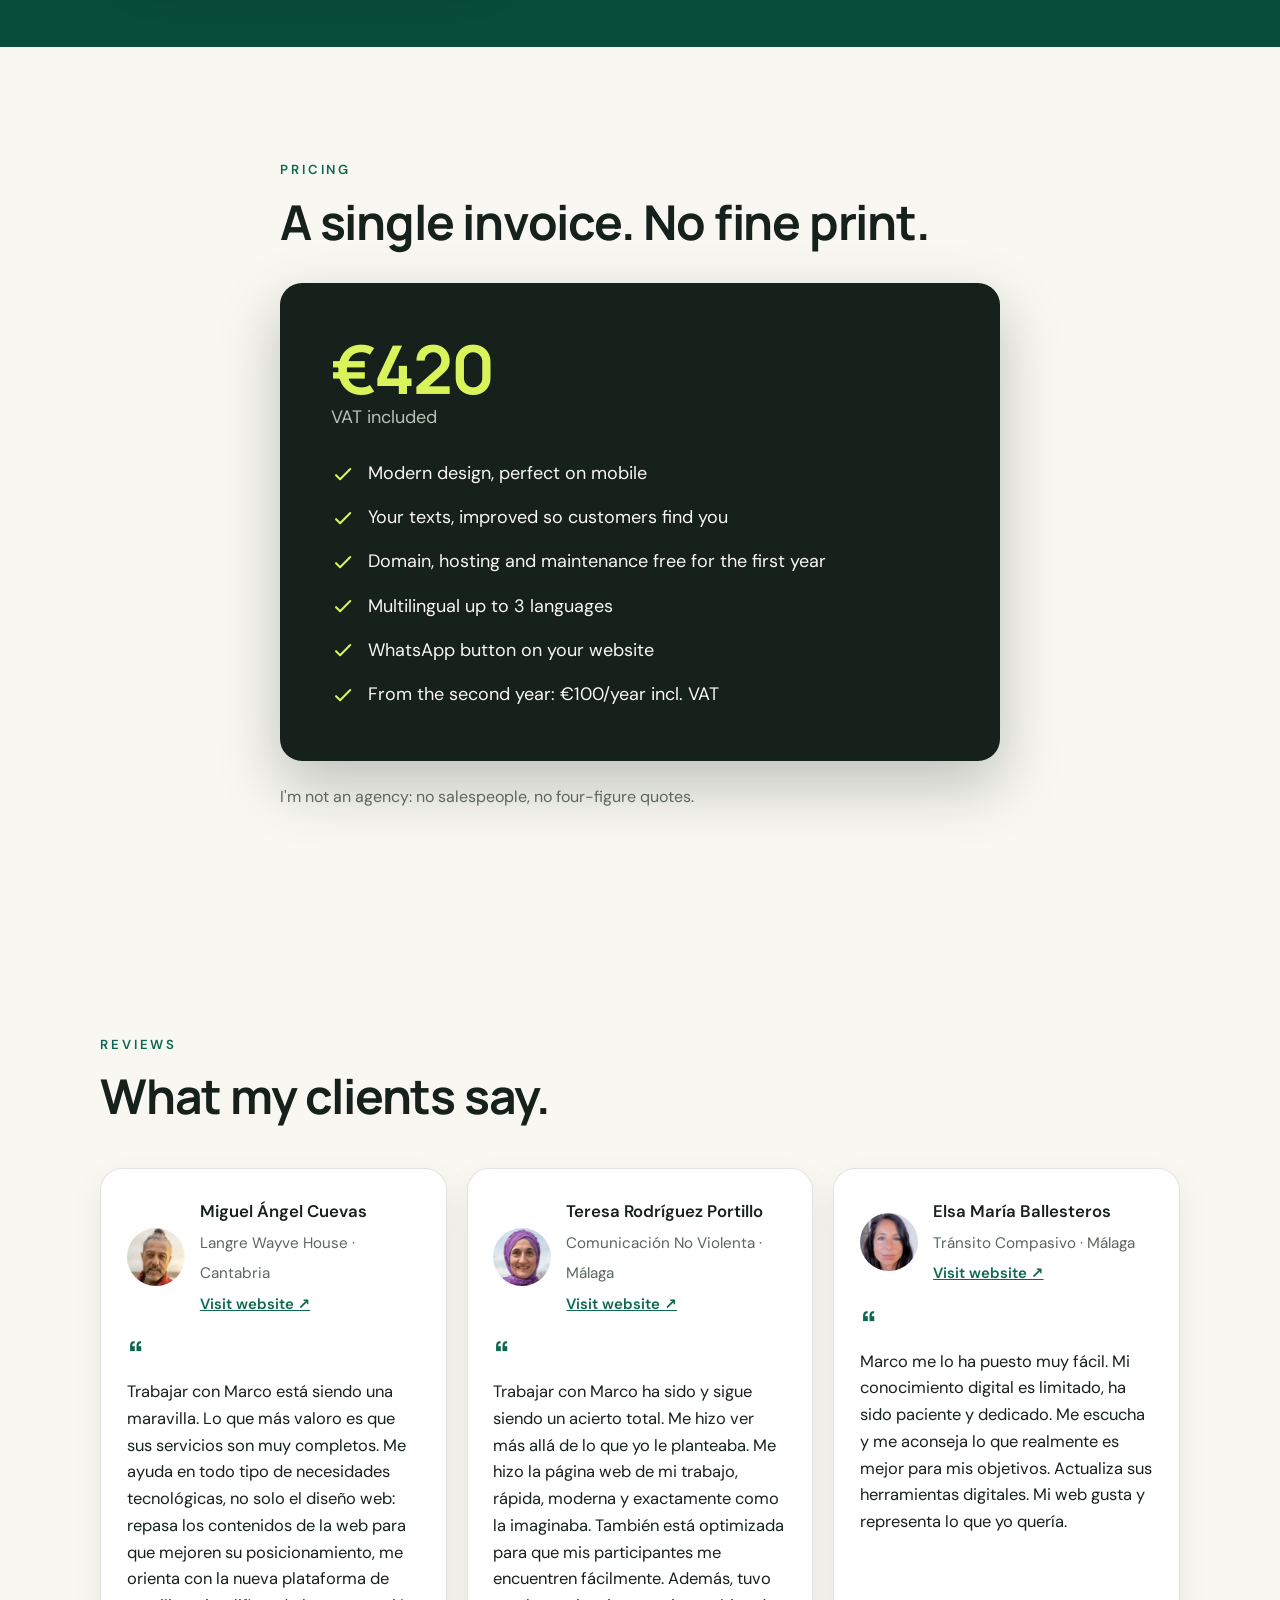
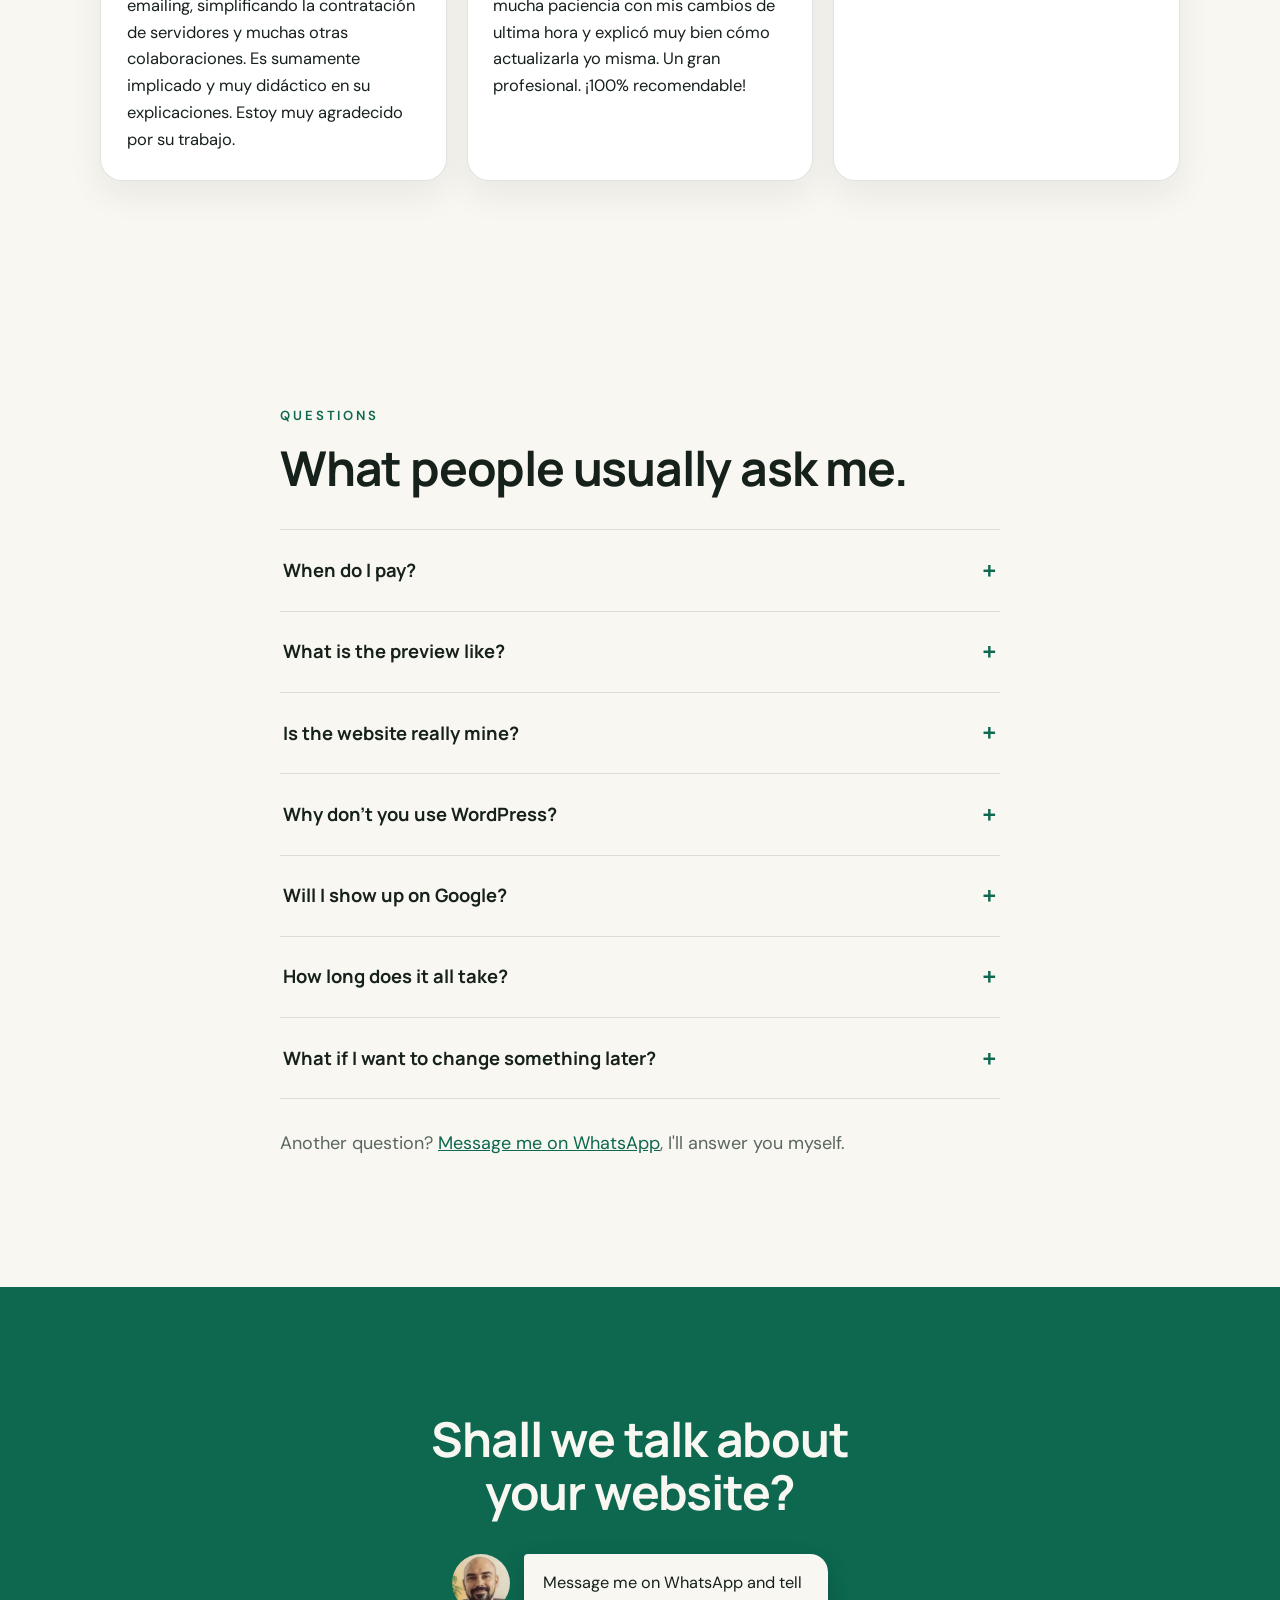
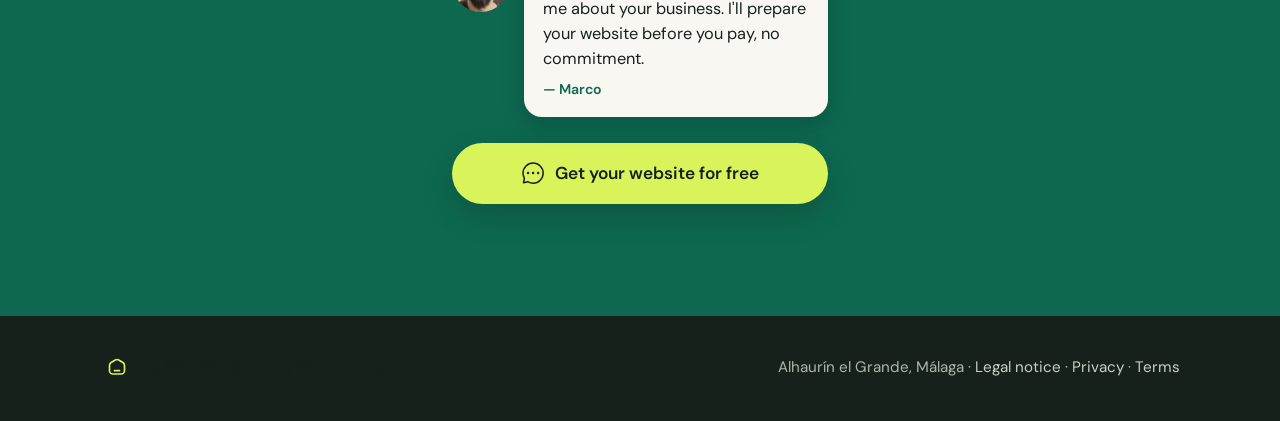
==== commit 94e4b75c: "Reseña Elsa: nueva foto y «Tránsito Compasivo · Málaga»" ====
--- a/index.html
+++ b/index.html
@@ -234,9 +234,9 @@
         <article class="resena" itemscope itemtype="https://schema.org/Review">
           <div itemprop="itemReviewed" itemscope itemtype="https://schema.org/Service"><meta itemprop="name" content="Diseño web Tu Web Moderna"></div>
           <div class="resena__quien">
-            <img class="resena__foto" src="assets/img/resena-elsa-maria.webp?v=1" alt="Elsa María Ballesteros" width="58" height="58">
+            <img class="resena__foto" src="assets/img/resena-elsa-maria.webp?v=2" alt="Elsa María Ballesteros" width="58" height="58">
             <span><strong class="resena__nombre" itemprop="author">Elsa María Ballesteros</strong><br>
-            <span class="resena__negocio">Tránsito Compasivo</span><br>
+            <span class="resena__negocio">Tránsito Compasivo · Málaga</span><br>
             <a class="resena__web" href="https://transitocompasivo.com/" target="_blank" rel="noopener">Visitar página web ↗</a></span>
           </div>
           <p class="resena__texto" itemprop="reviewBody">Marco me lo ha puesto muy fácil. Mi conocimiento digital es limitado, ha sido paciente y dedicado. Me escucha y me aconseja lo que realmente es mejor para mis objetivos. Actualiza sus herramientas digitales. Mi web gusta y representa lo que yo quería.</p>
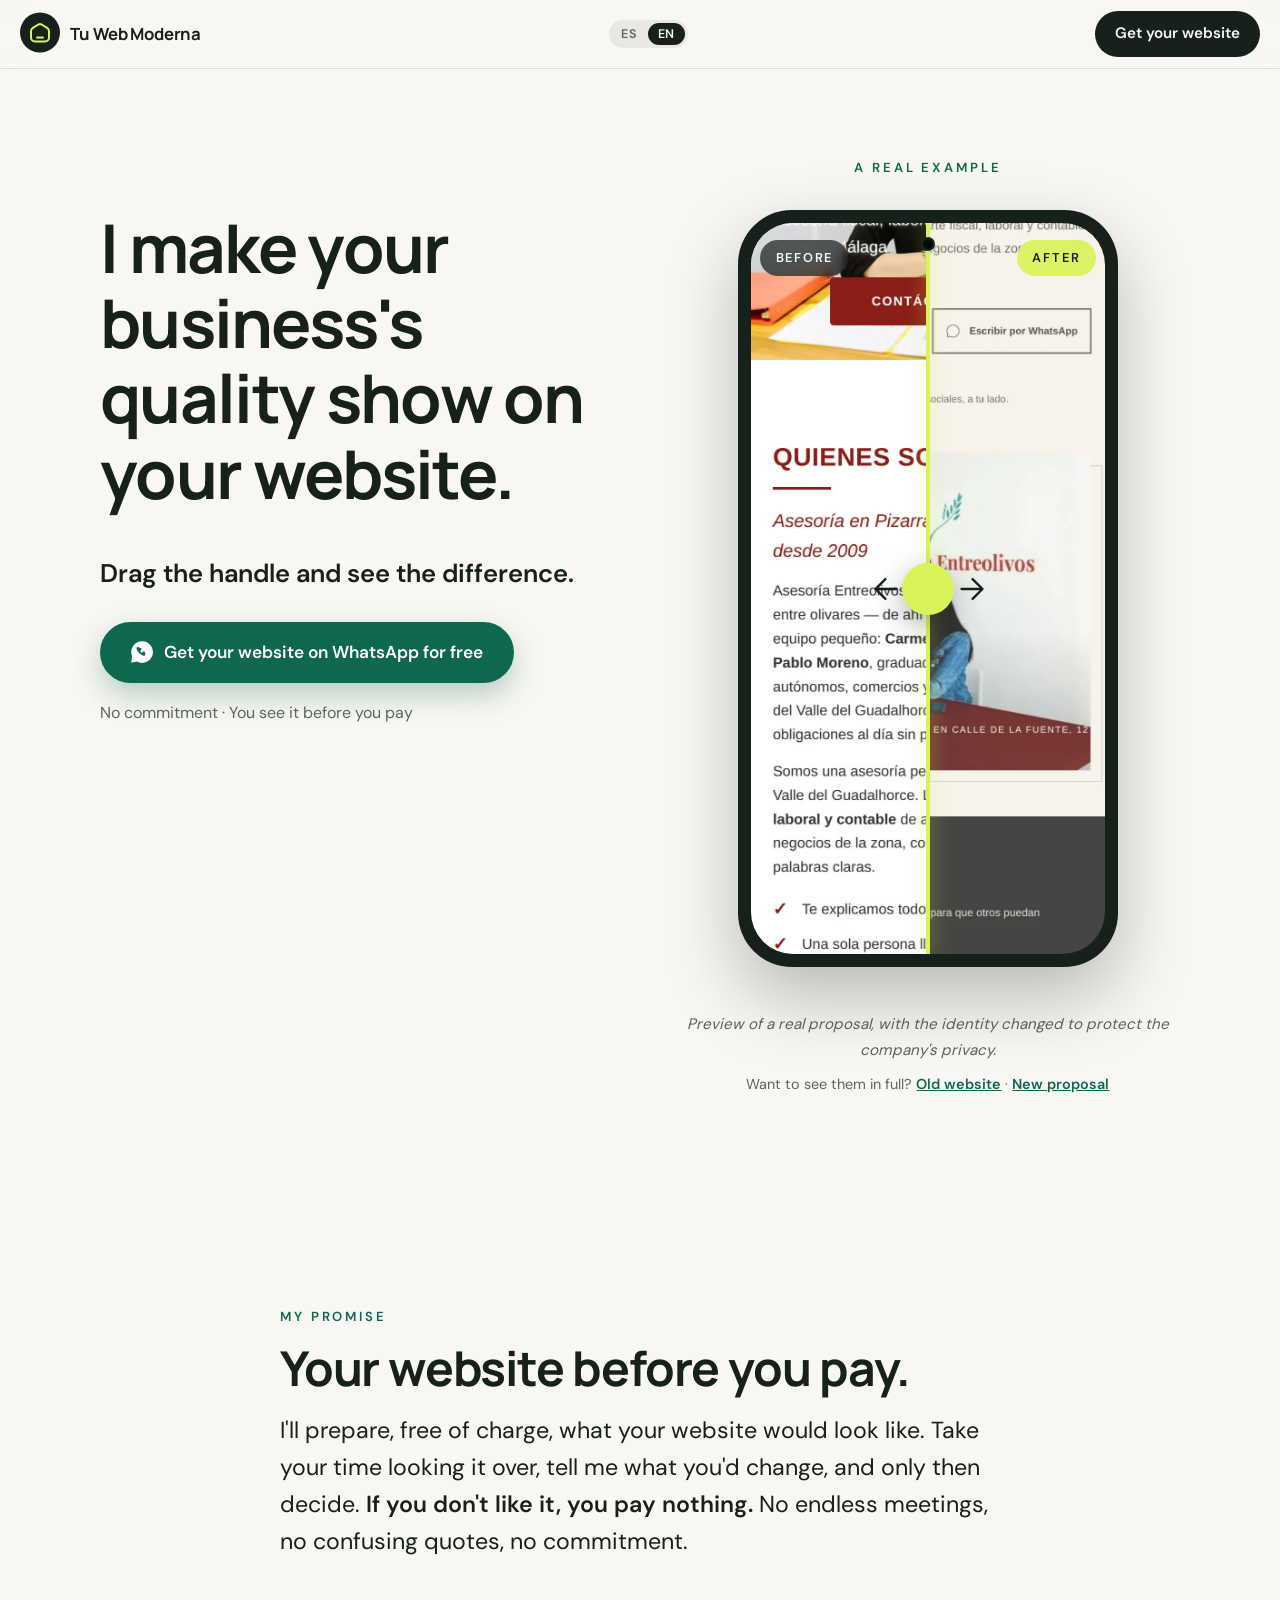
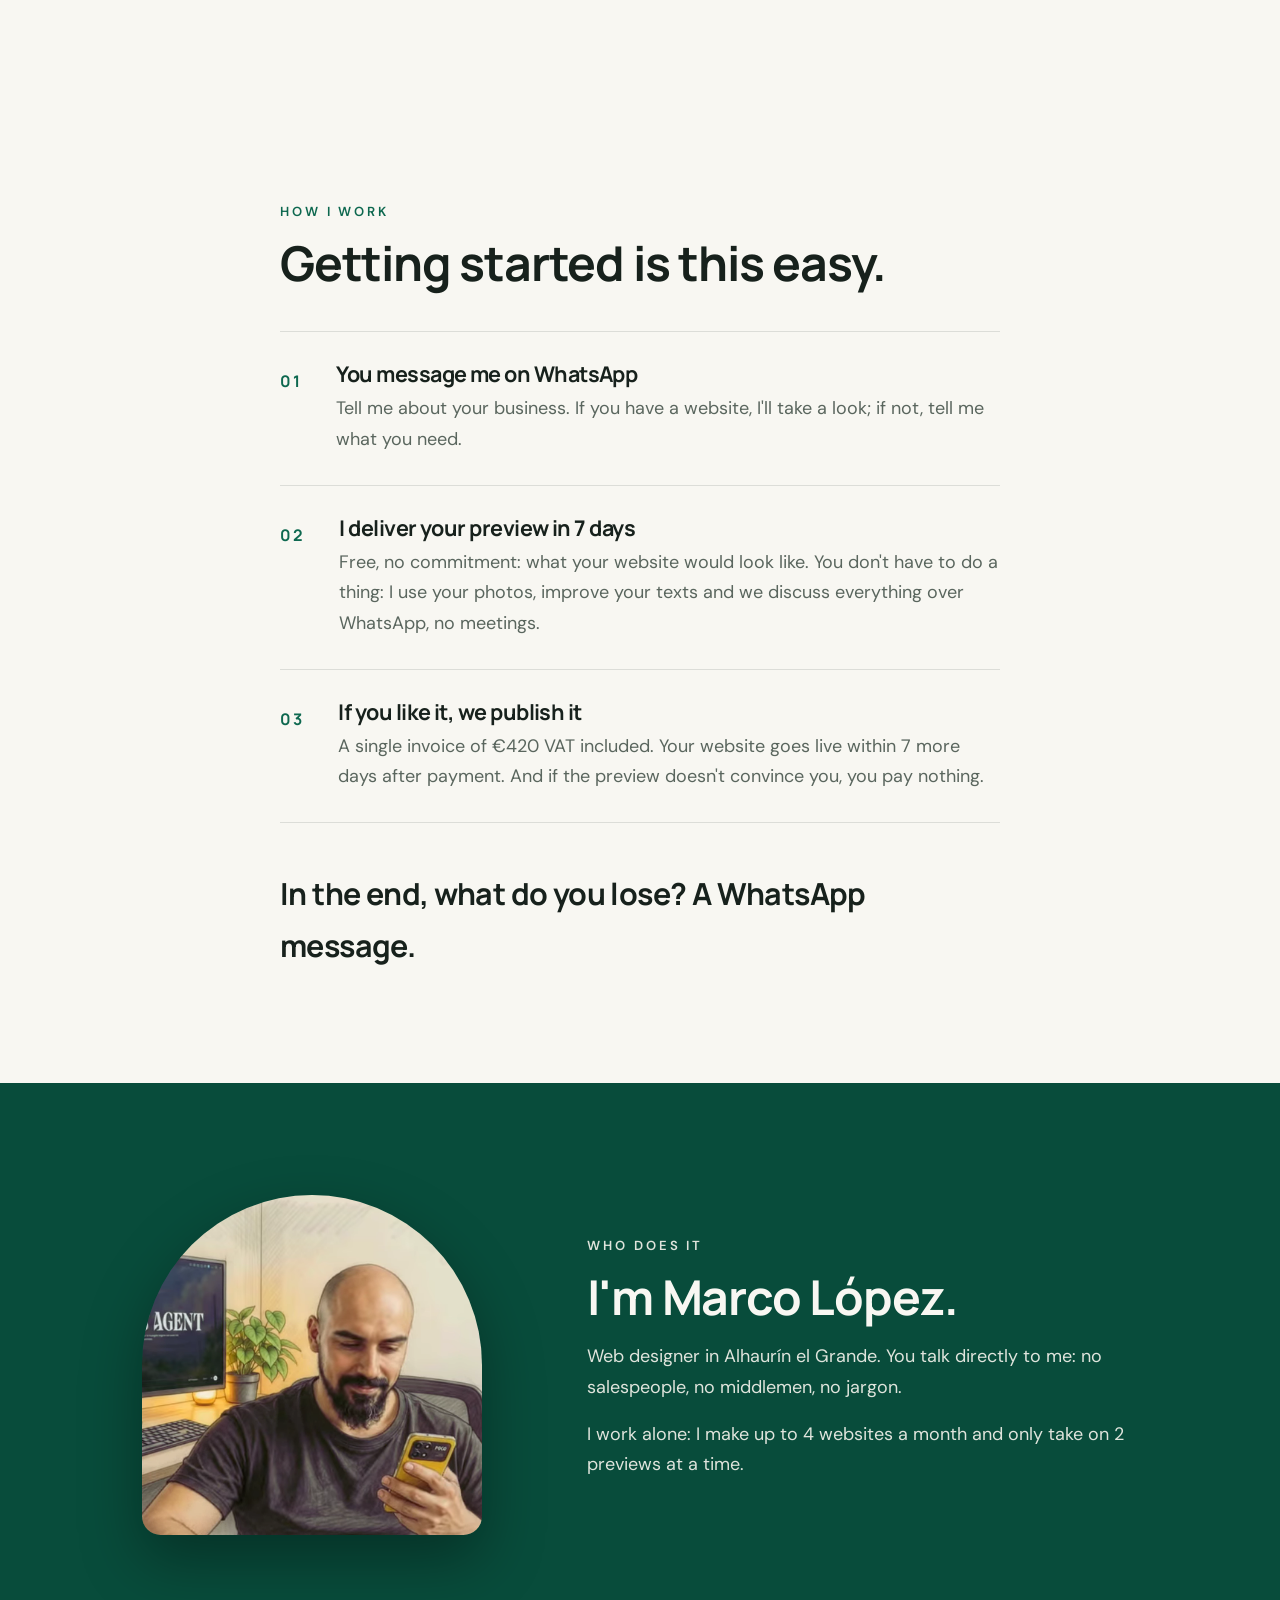
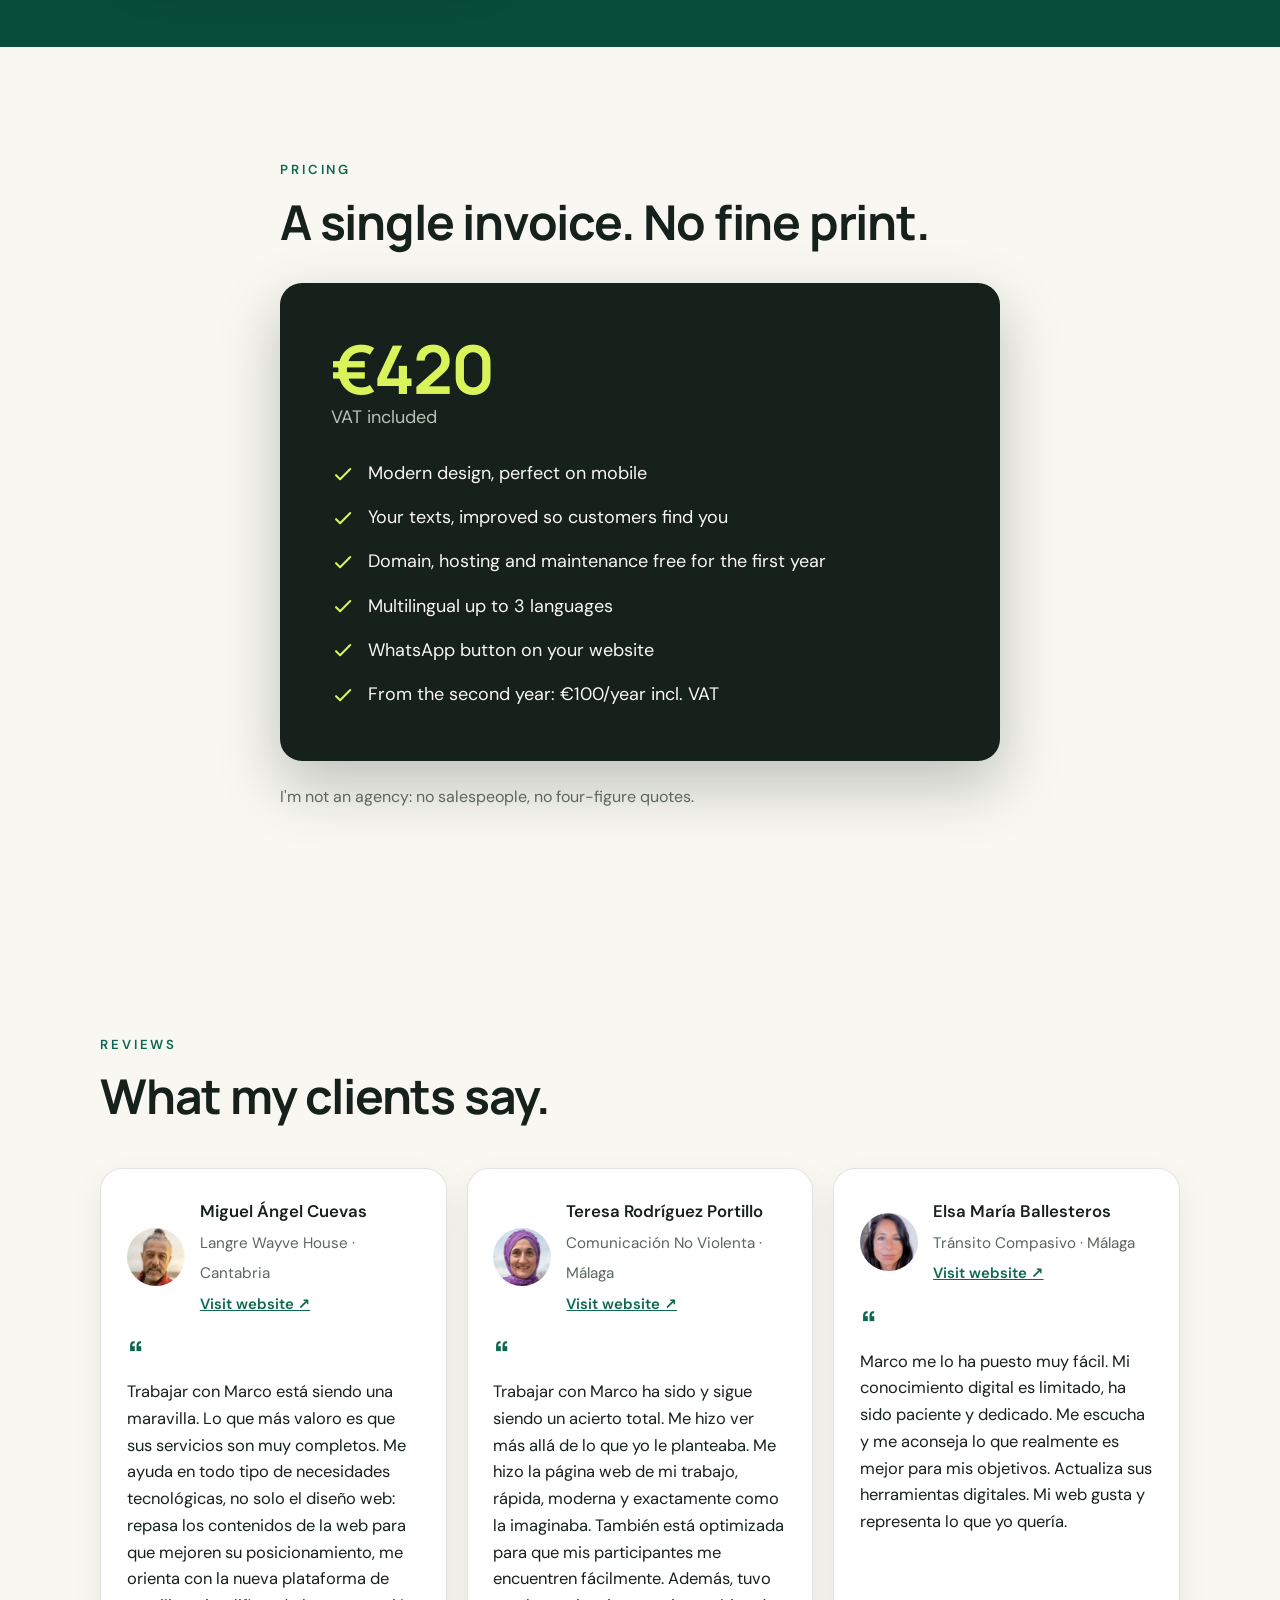
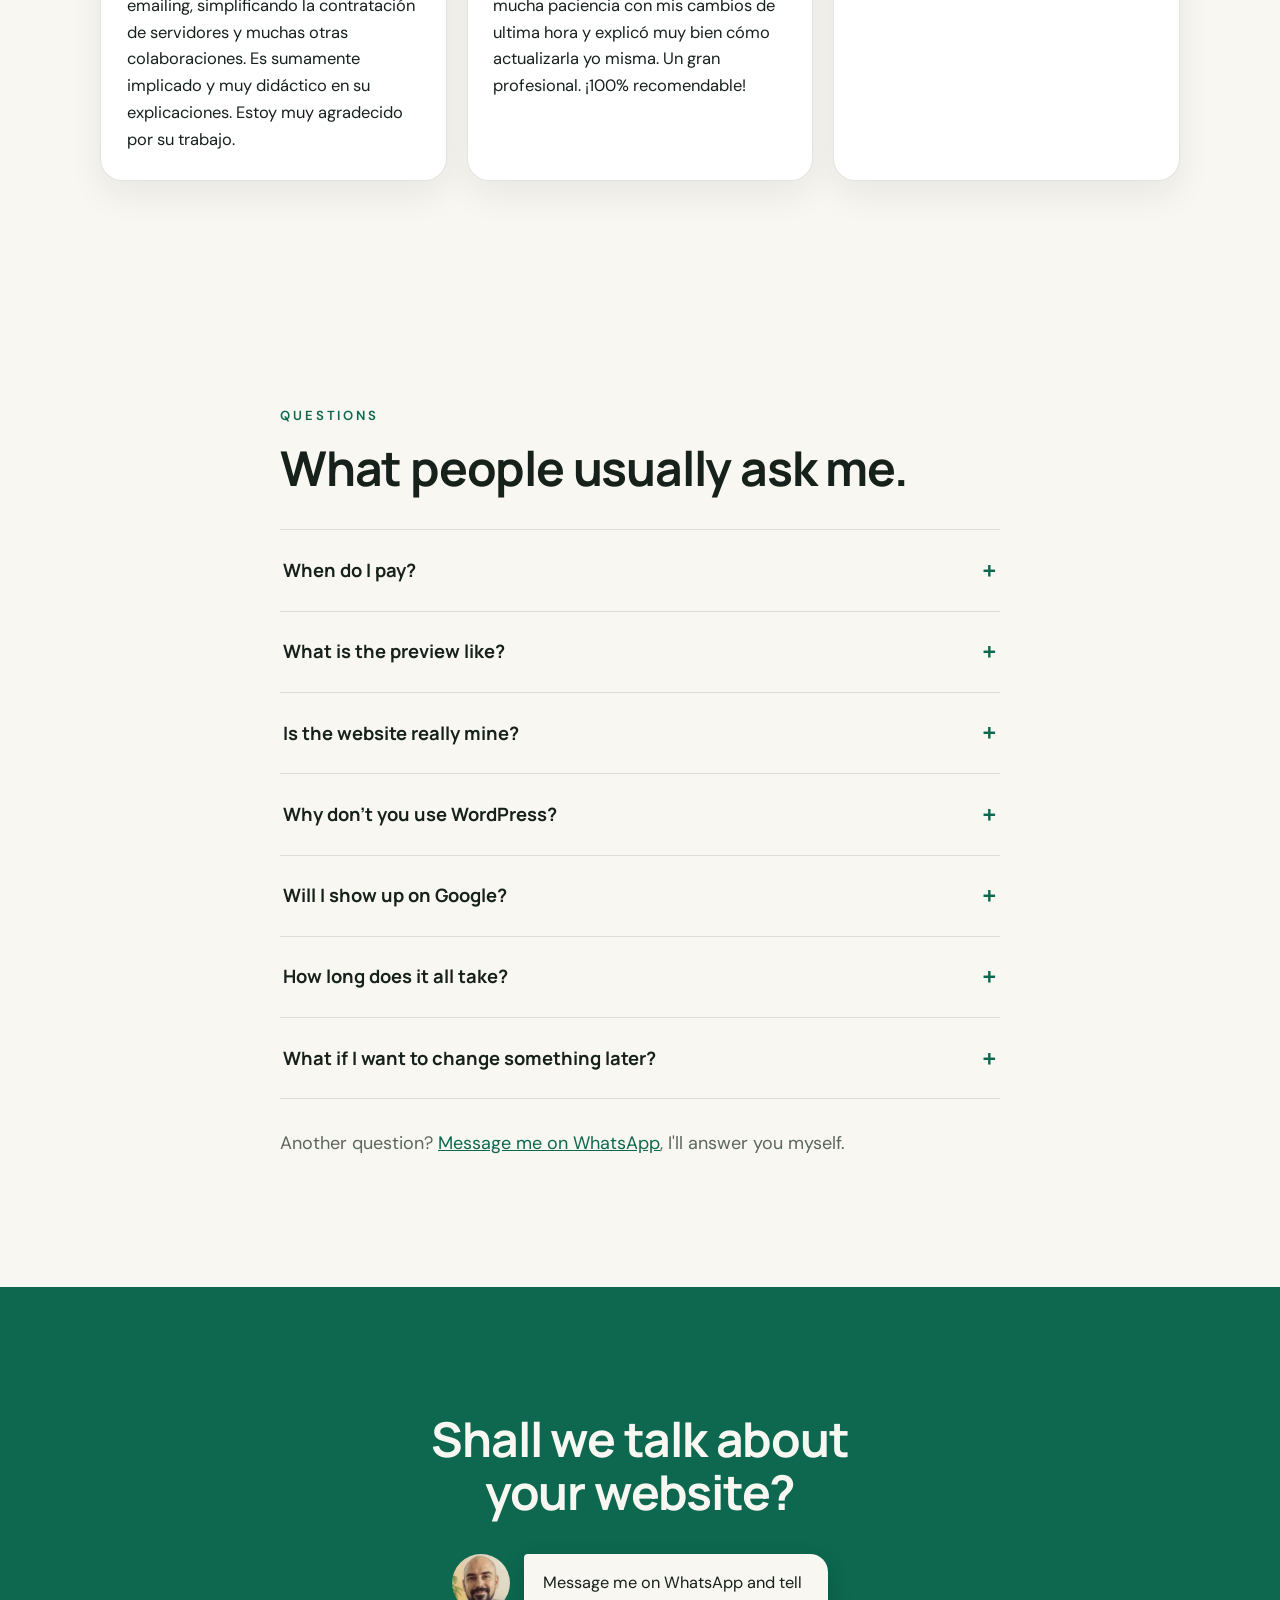
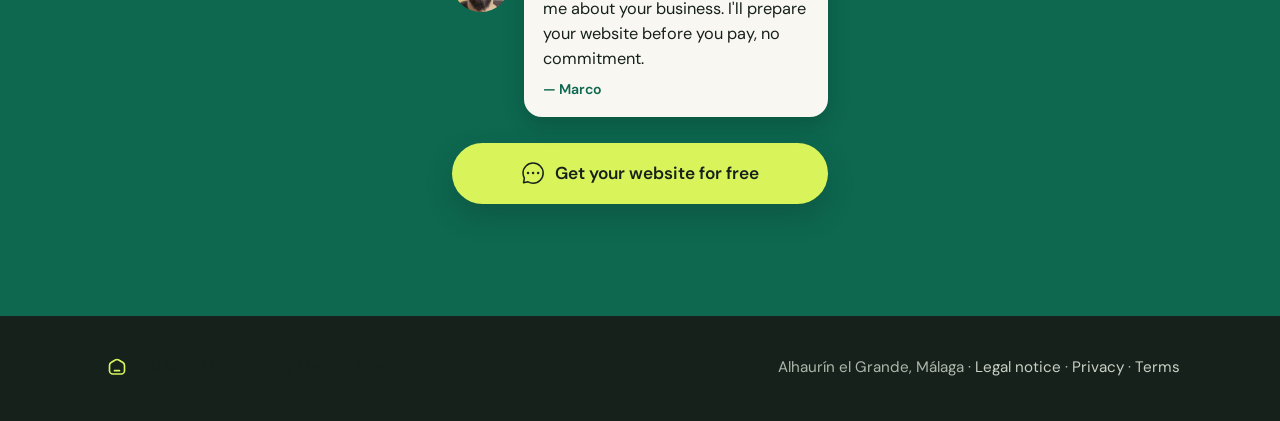
==== commit 36320533: "Foto Marco del chat WhatsApp: 5% más estrecha (v=11)" ====
--- a/index.html
+++ b/index.html
@@ -290,7 +290,7 @@
       <h2 id="t-final">¿Hablamos de tu web?</h2>
       <div class="final__bloque">
       <div class="chat">
-        <img src="assets/img/marco-chat.webp?v=10" alt="Marco" width="58" height="58" loading="lazy">
+        <img src="assets/img/marco-chat.webp?v=11" alt="Marco" width="58" height="58" loading="lazy">
         <p class="burbuja">Escríbeme por WhatsApp y cuéntame qué negocio tienes. Te preparo tu web antes de pagar, sin compromiso.<strong>— Marco</strong></p>
       </div>
       <p class="final__cta"><a class="btn btn--lima" href="https://wa.me/34633548224?text=Hola%20Marco%2C%20me%20gustar%C3%ADa%20pedir%20la%20demo%20gratuita%20para%20mi%20negocio." target="_blank" rel="noopener"><svg viewBox="0 0 24 24" fill="none" stroke="currentColor" stroke-width="1.5" stroke-linecap="round" stroke-linejoin="round" aria-hidden="true"><path d="M17 12.5C17.2761 12.5 17.5 12.2761 17.5 12C17.5 11.7239 17.2761 11.5 17 11.5C16.7239 11.5 16.5 11.7239 16.5 12C16.5 12.2761 16.7239 12.5 17 12.5Z" fill="currentColor"/><path d="M12 12.5C12.2761 12.5 12.5 12.2761 12.5 12C12.5 11.7239 12.2761 11.5 12 11.5C11.7239 11.5 11.5 11.7239 11.5 12C11.5 12.2761 11.7239 12.5 12 12.5Z" fill="currentColor"/><path d="M7 12.5C7.27614 12.5 7.5 12.2761 7.5 12C7.5 11.7239 7.27614 11.5 7 11.5C6.72386 11.5 6.5 11.7239 6.5 12C6.5 12.2761 6.72386 12.5 7 12.5Z" fill="currentColor"/><path d="M12 22C17.5228 22 22 17.5228 22 12C22 6.47715 17.5228 2 12 2C6.47715 2 2 6.47715 2 12C2 13.8214 2.48697 15.5291 3.33782 17L2.5 21.5L7 20.6622C8.47087 21.513 10.1786 22 12 22Z"/></svg>Pide tu web gratis</a></p>
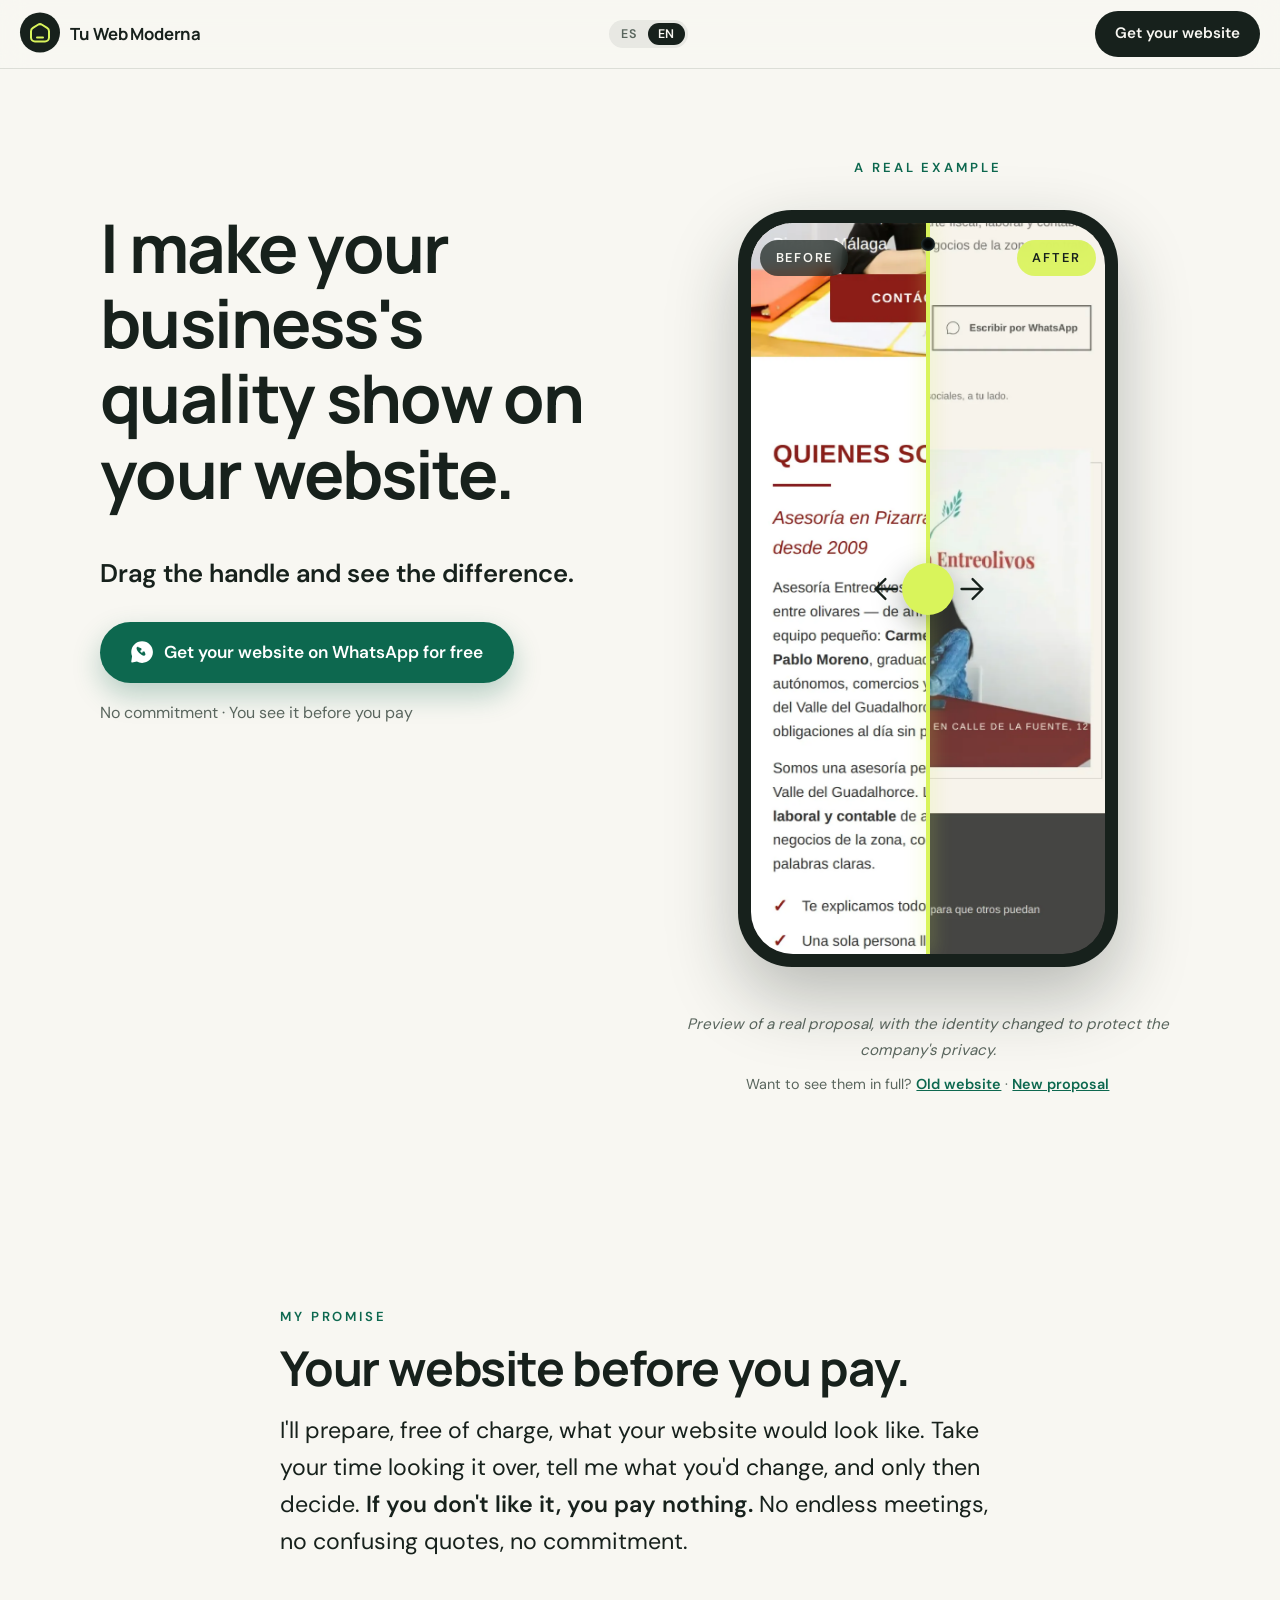
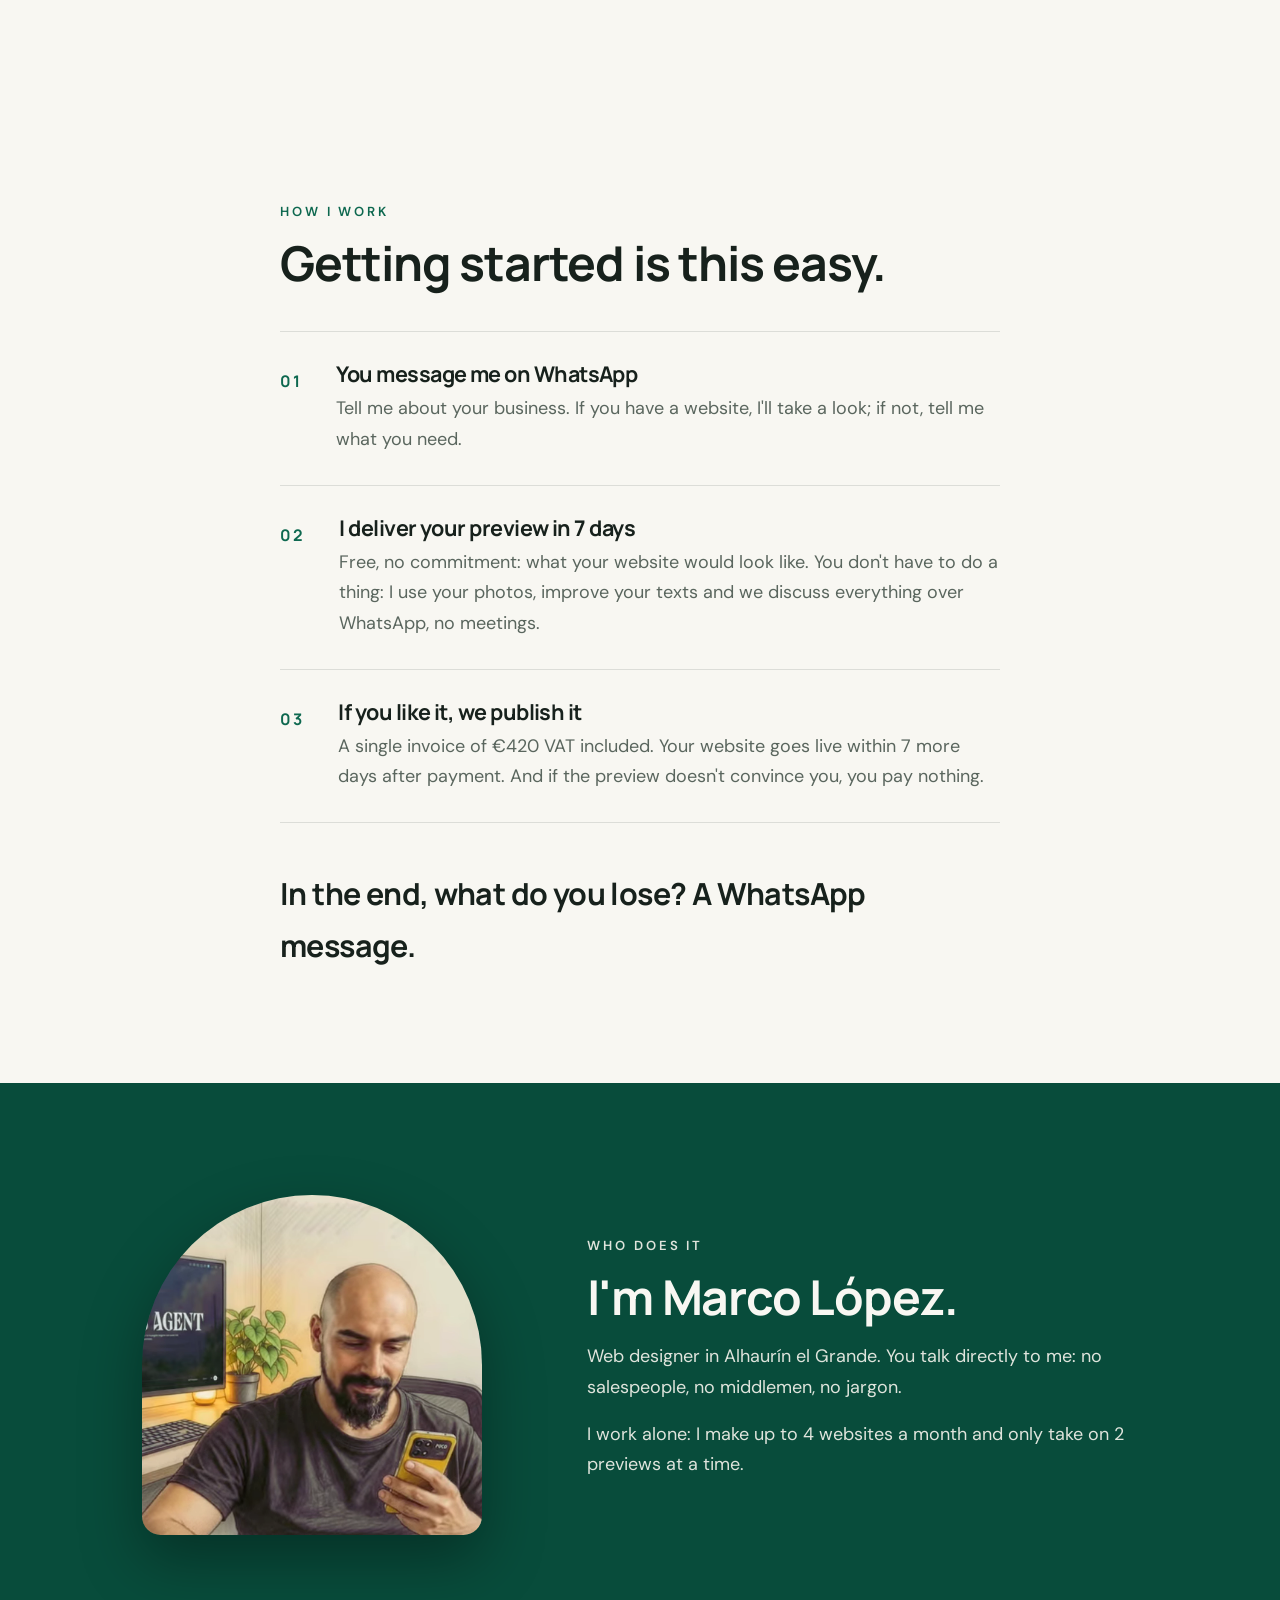
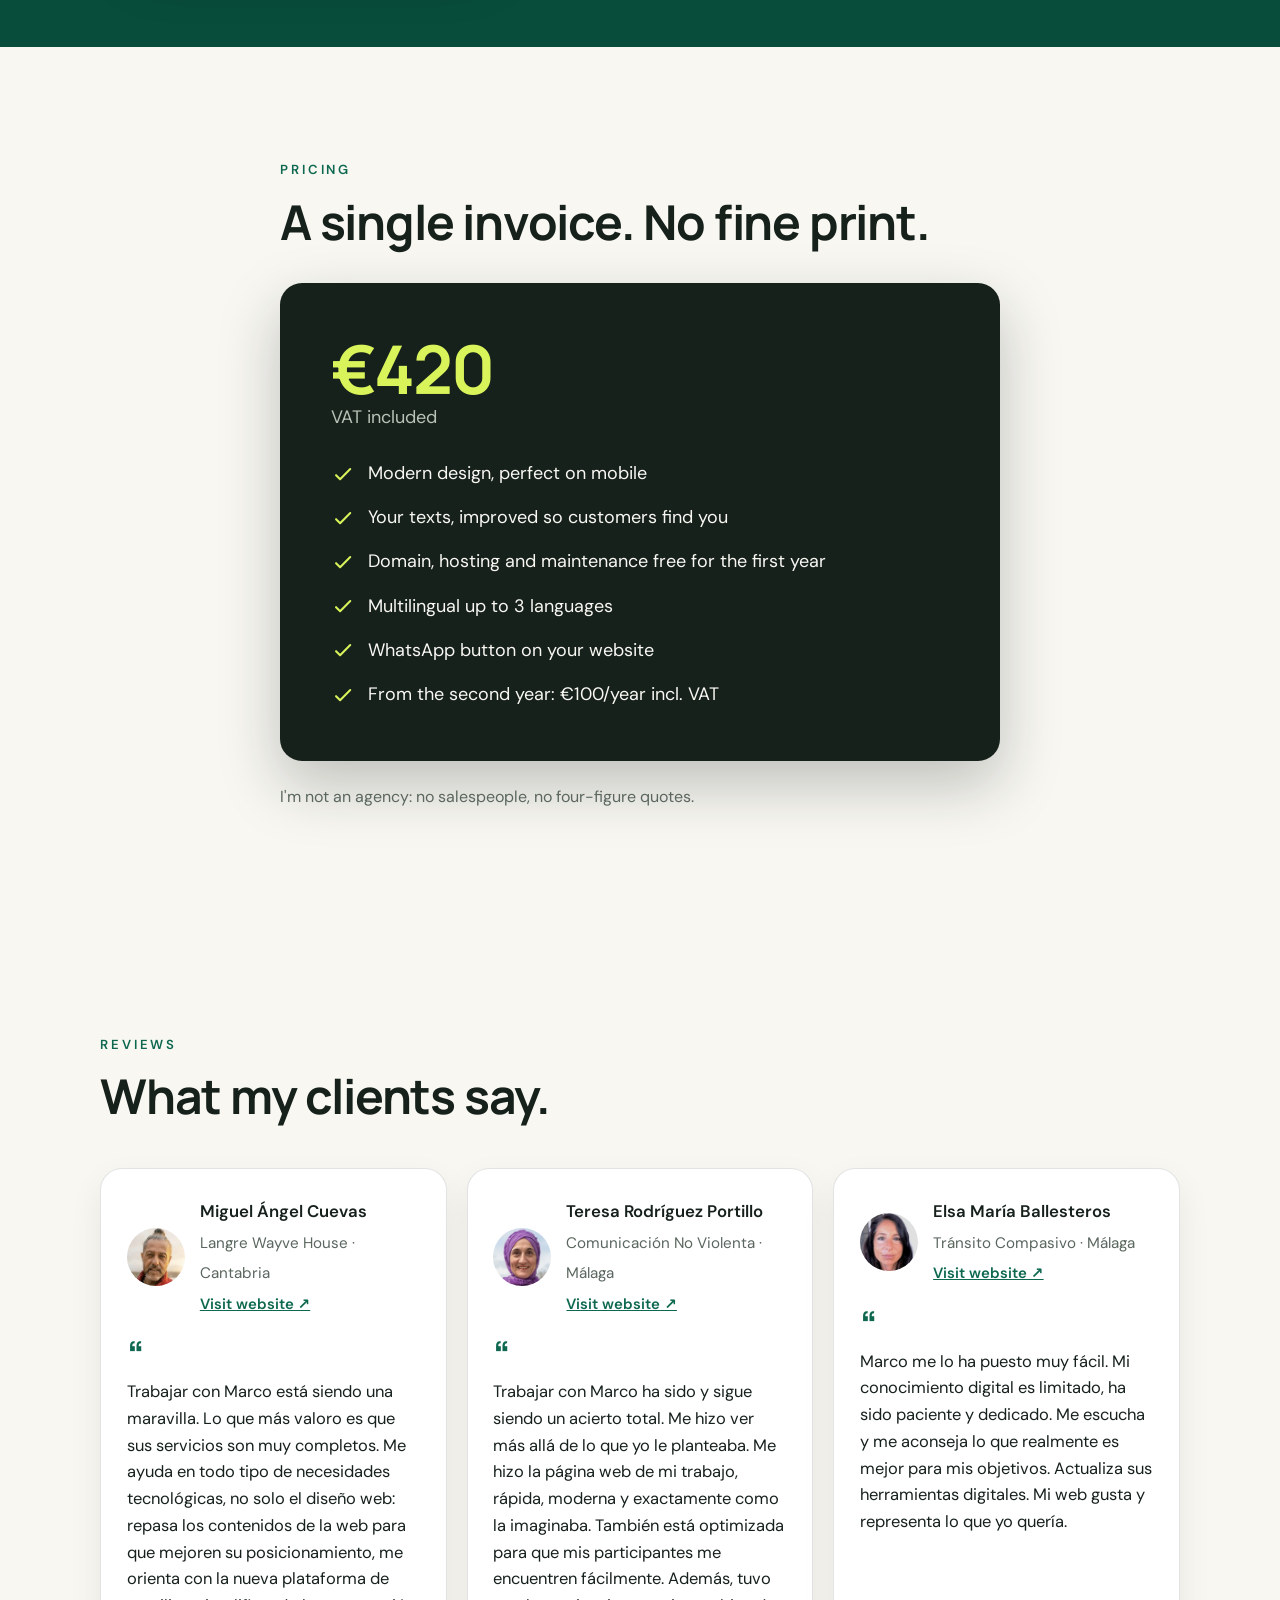
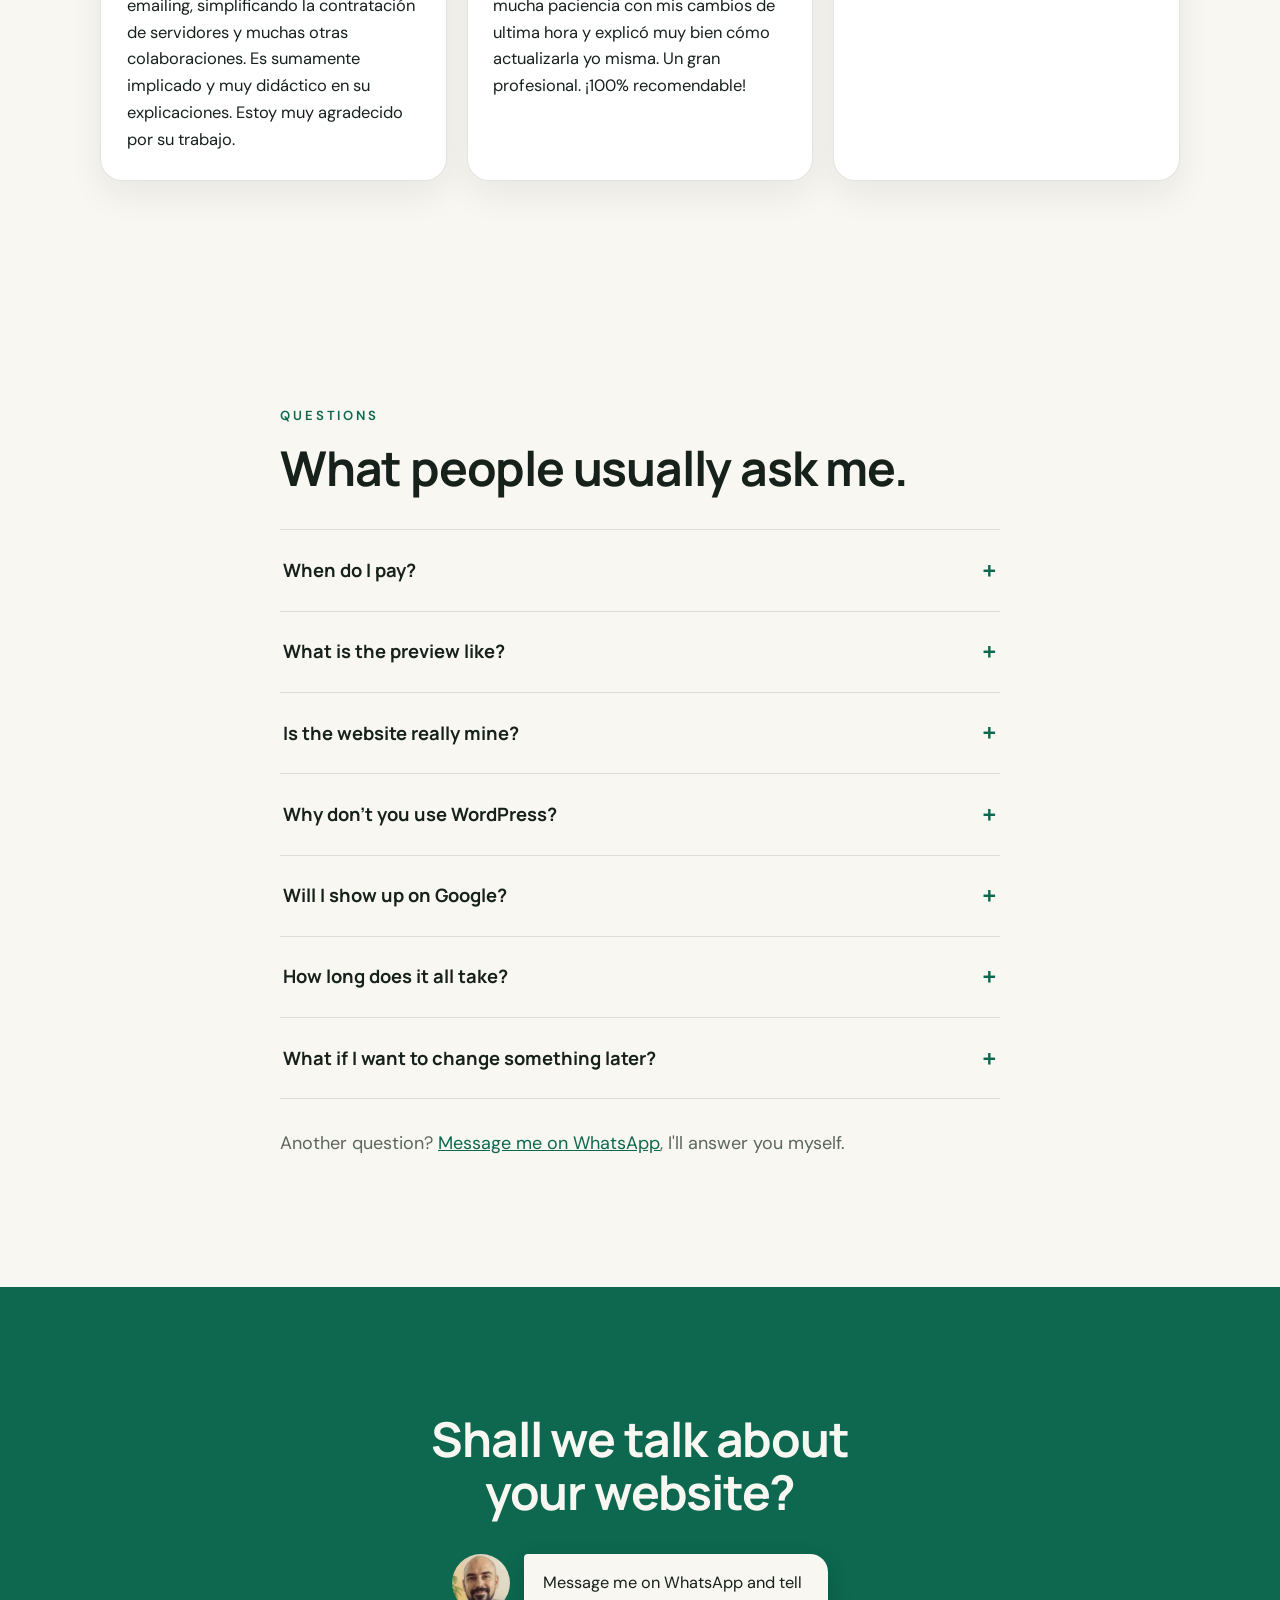
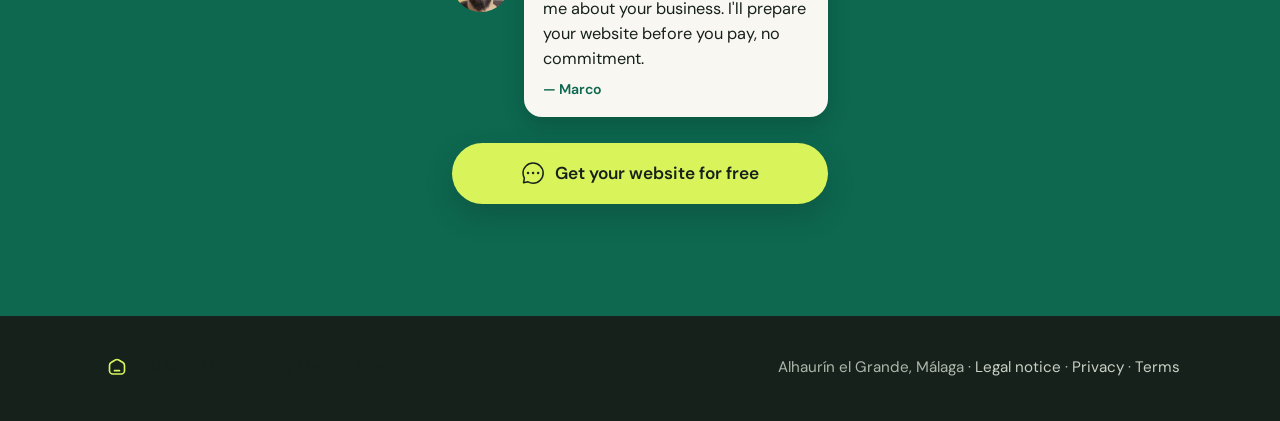
==== commit a7bd4267: "Reseña Elsa: tercera foto" ====
--- a/index.html
+++ b/index.html
@@ -234,7 +234,7 @@
         <article class="resena" itemscope itemtype="https://schema.org/Review">
           <div itemprop="itemReviewed" itemscope itemtype="https://schema.org/Service"><meta itemprop="name" content="Diseño web Tu Web Moderna"></div>
           <div class="resena__quien">
-            <img class="resena__foto" src="assets/img/resena-elsa-maria.webp?v=2" alt="Elsa María Ballesteros" width="58" height="58">
+            <img class="resena__foto" src="assets/img/resena-elsa-maria.webp?v=3" alt="Elsa María Ballesteros" width="58" height="58">
             <span><strong class="resena__nombre" itemprop="author">Elsa María Ballesteros</strong><br>
             <span class="resena__negocio">Tránsito Compasivo · Málaga</span><br>
             <a class="resena__web" href="https://transitocompasivo.com/" target="_blank" rel="noopener">Visitar página web ↗</a></span>
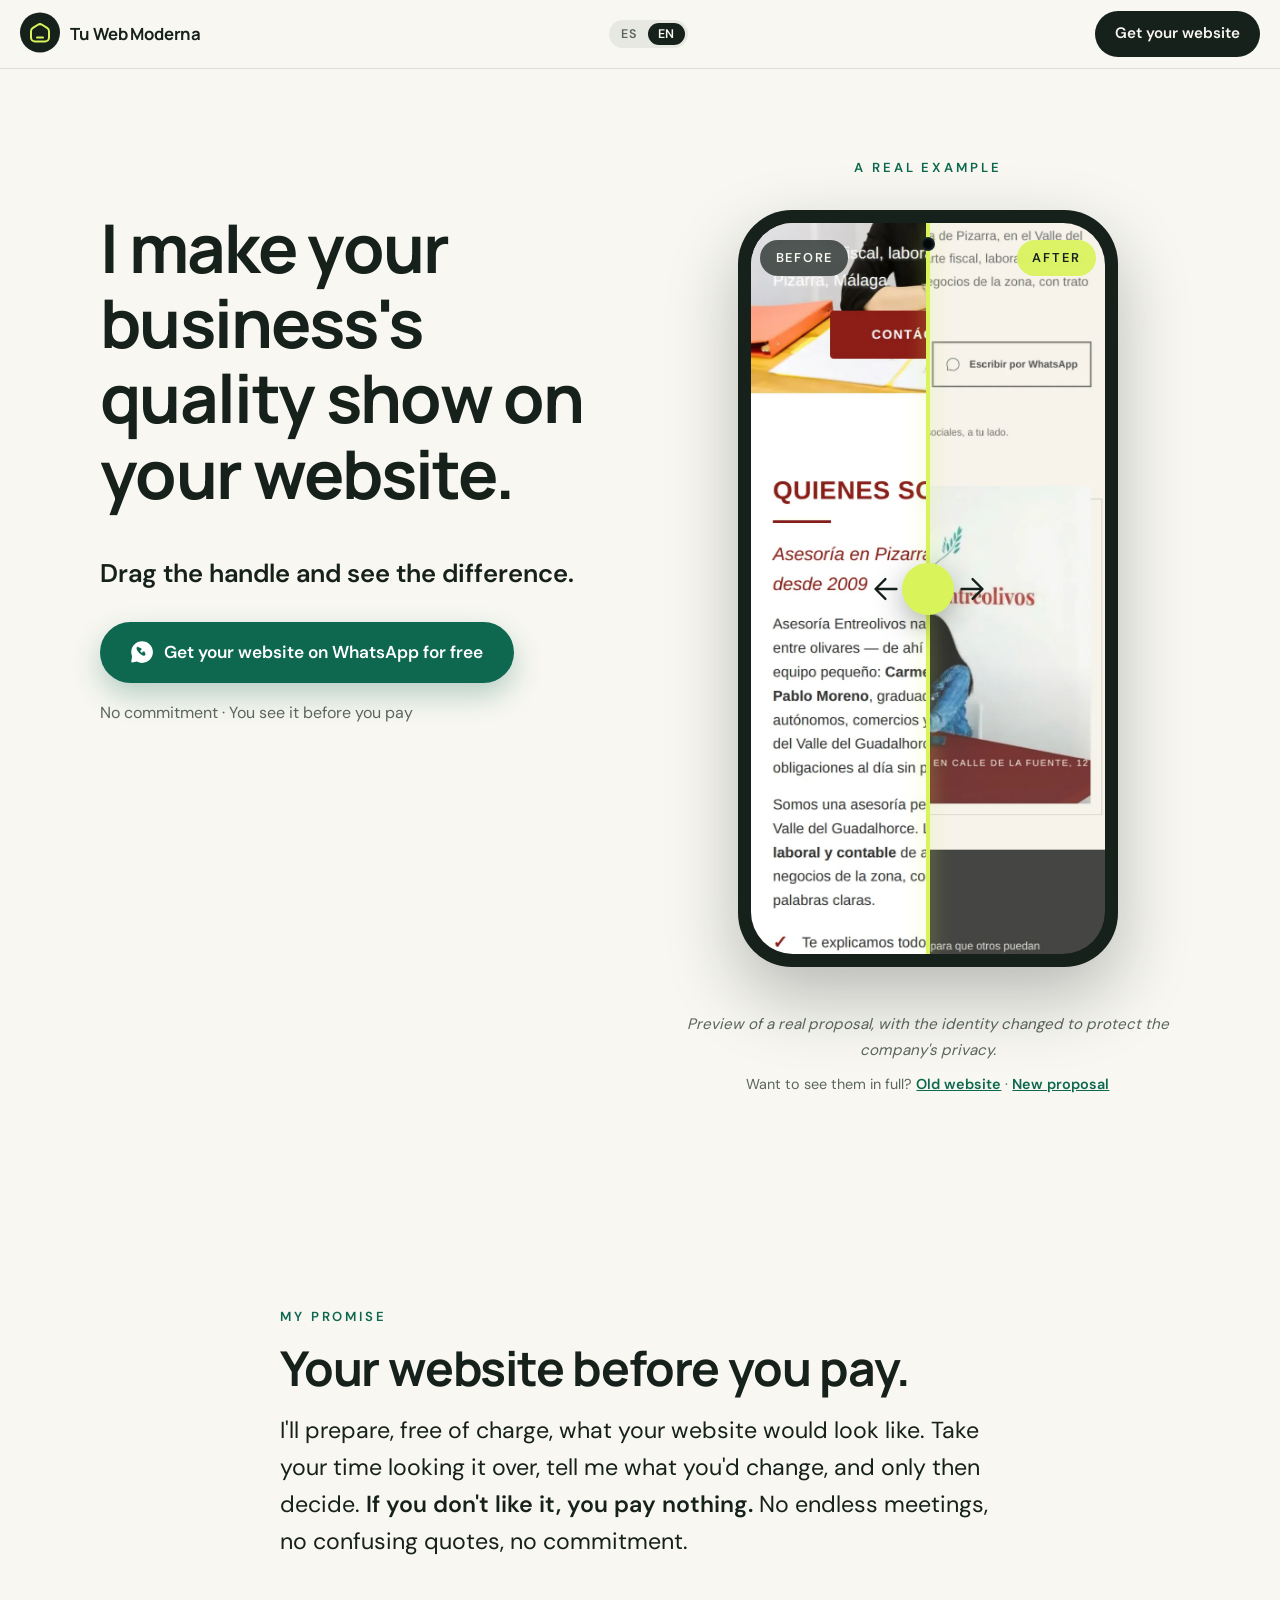
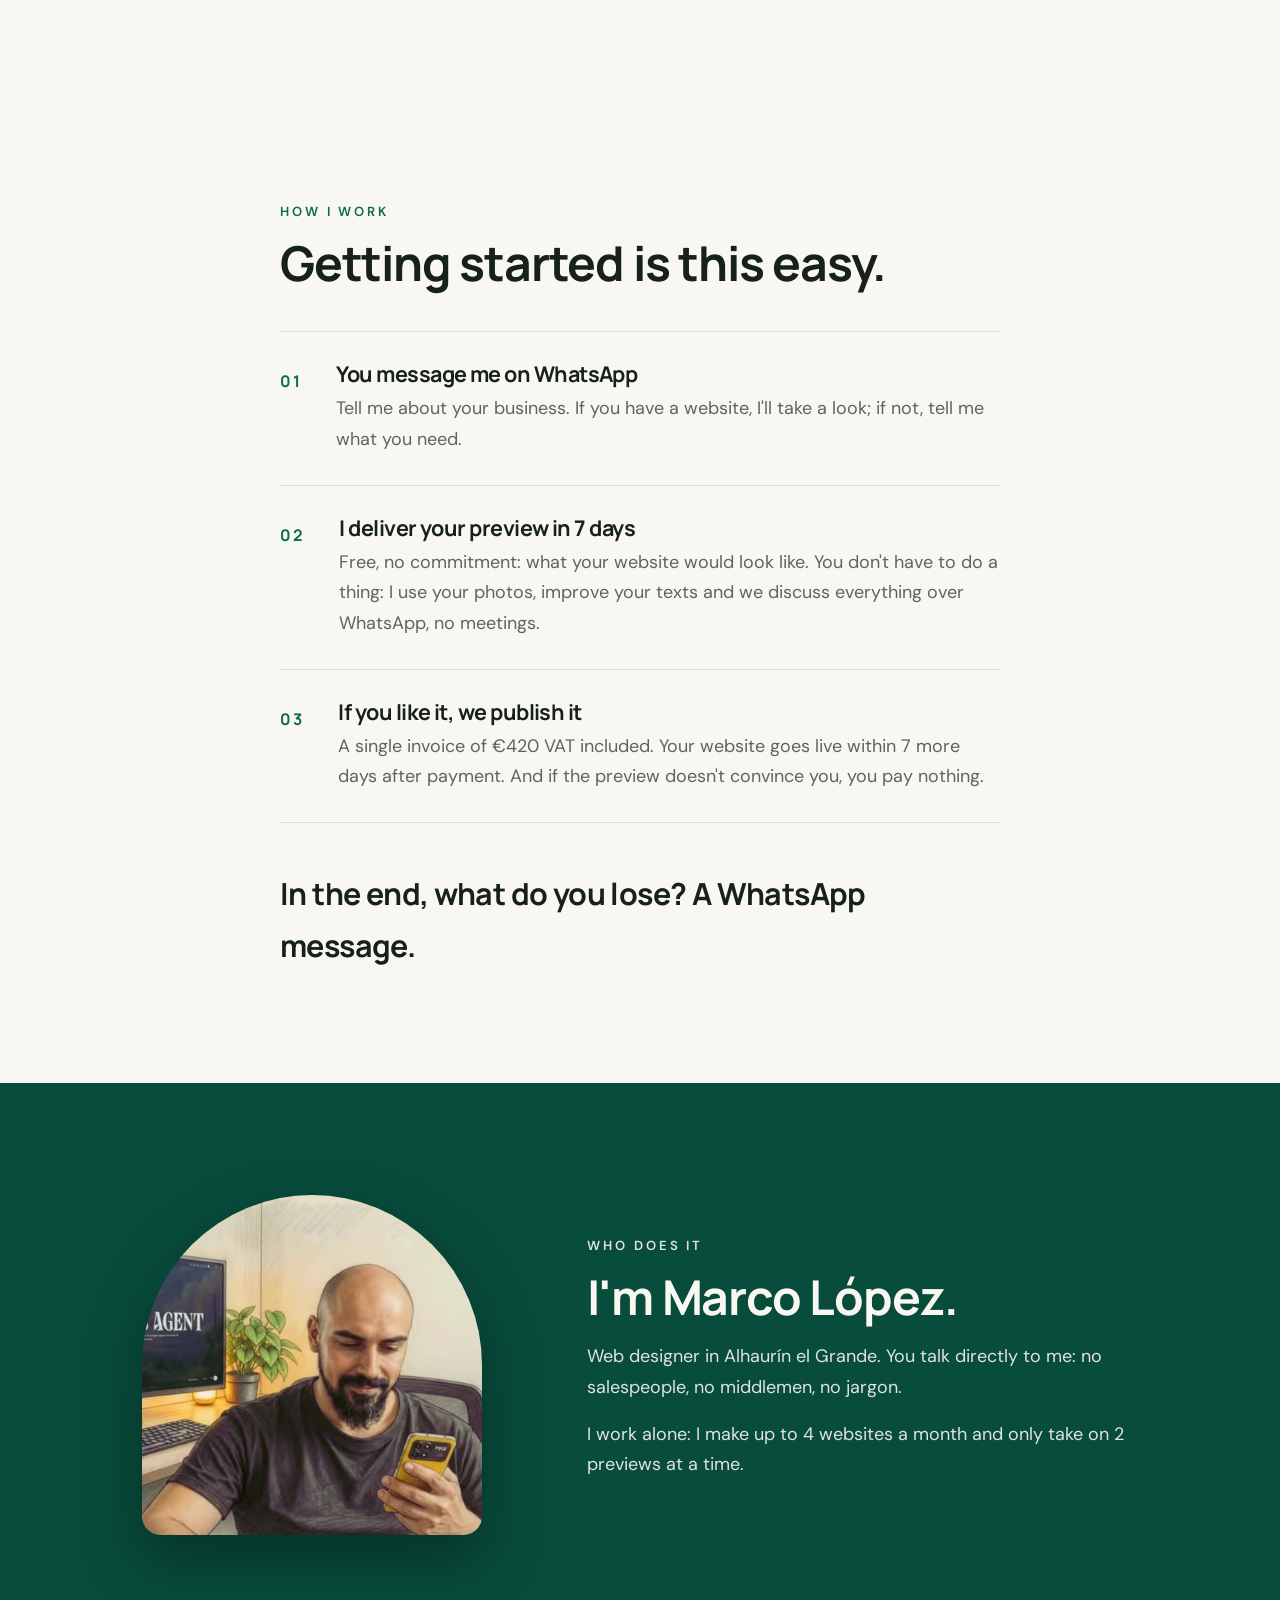
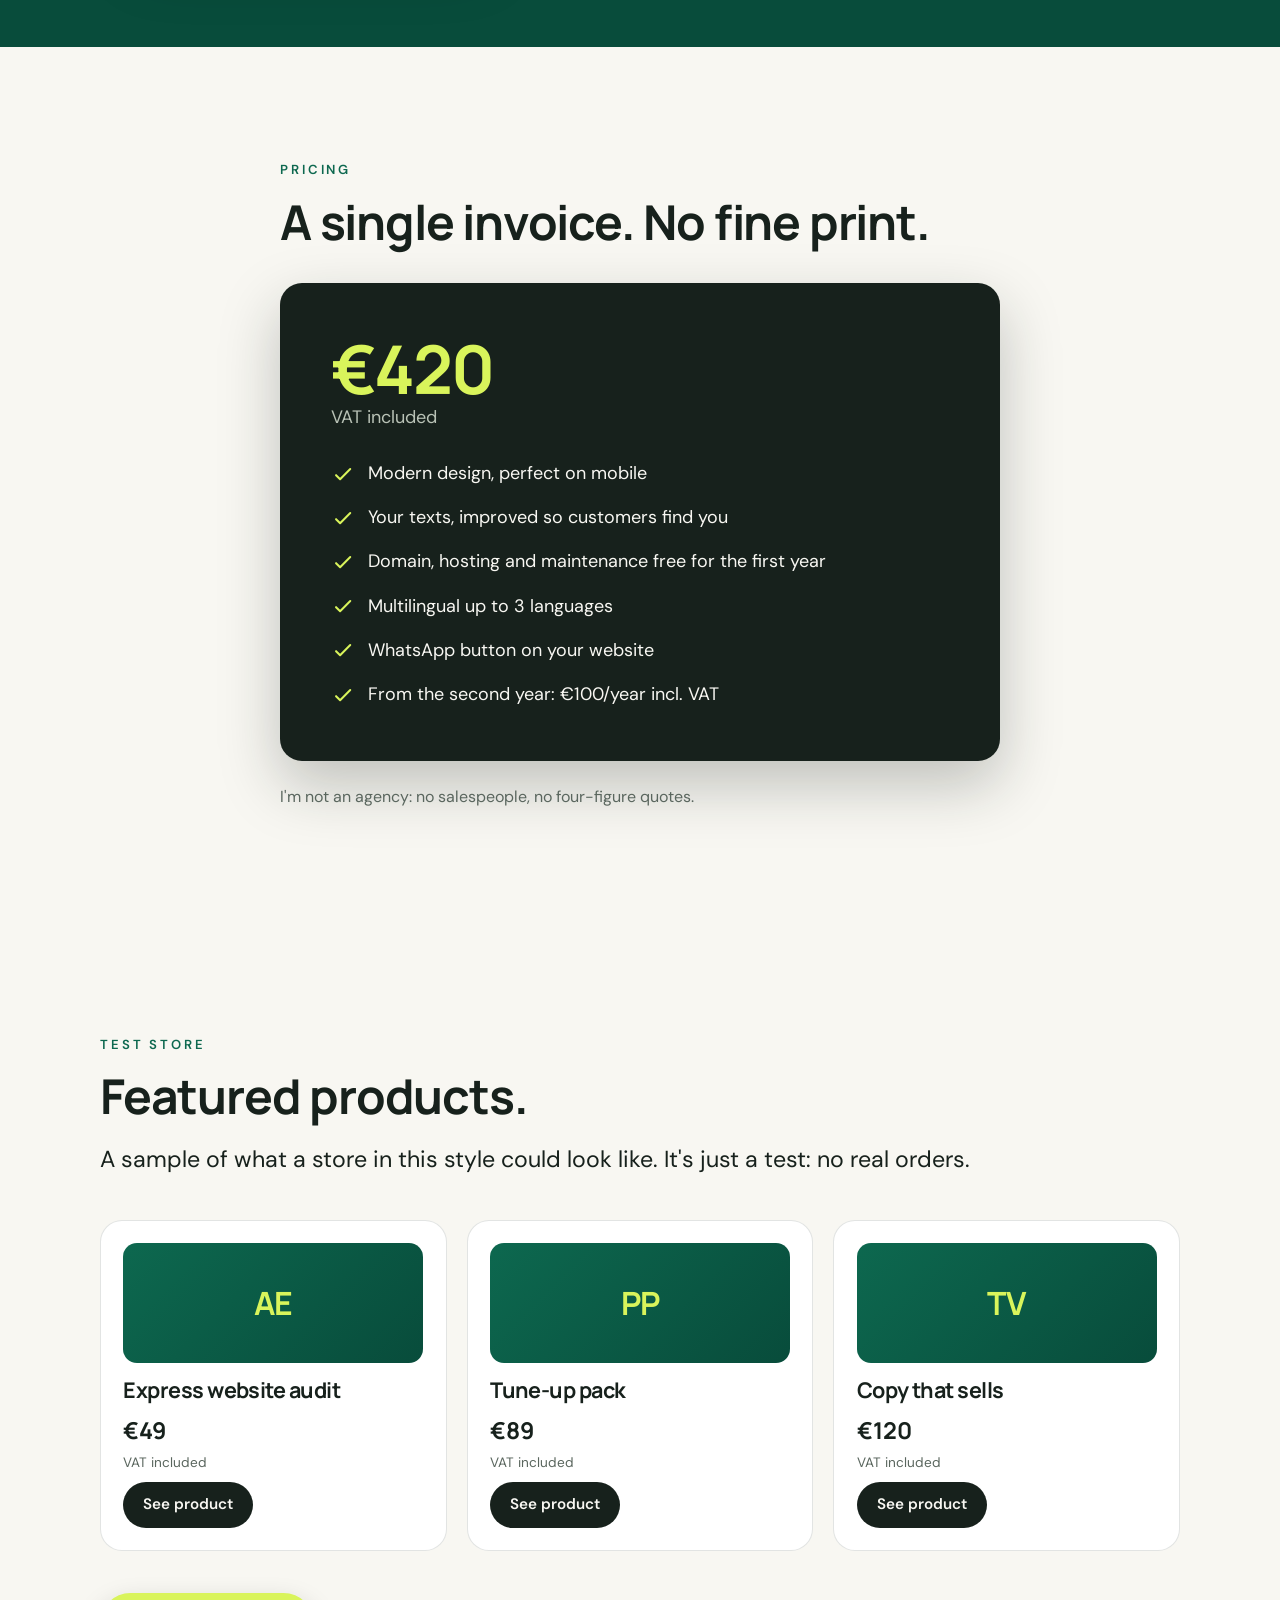
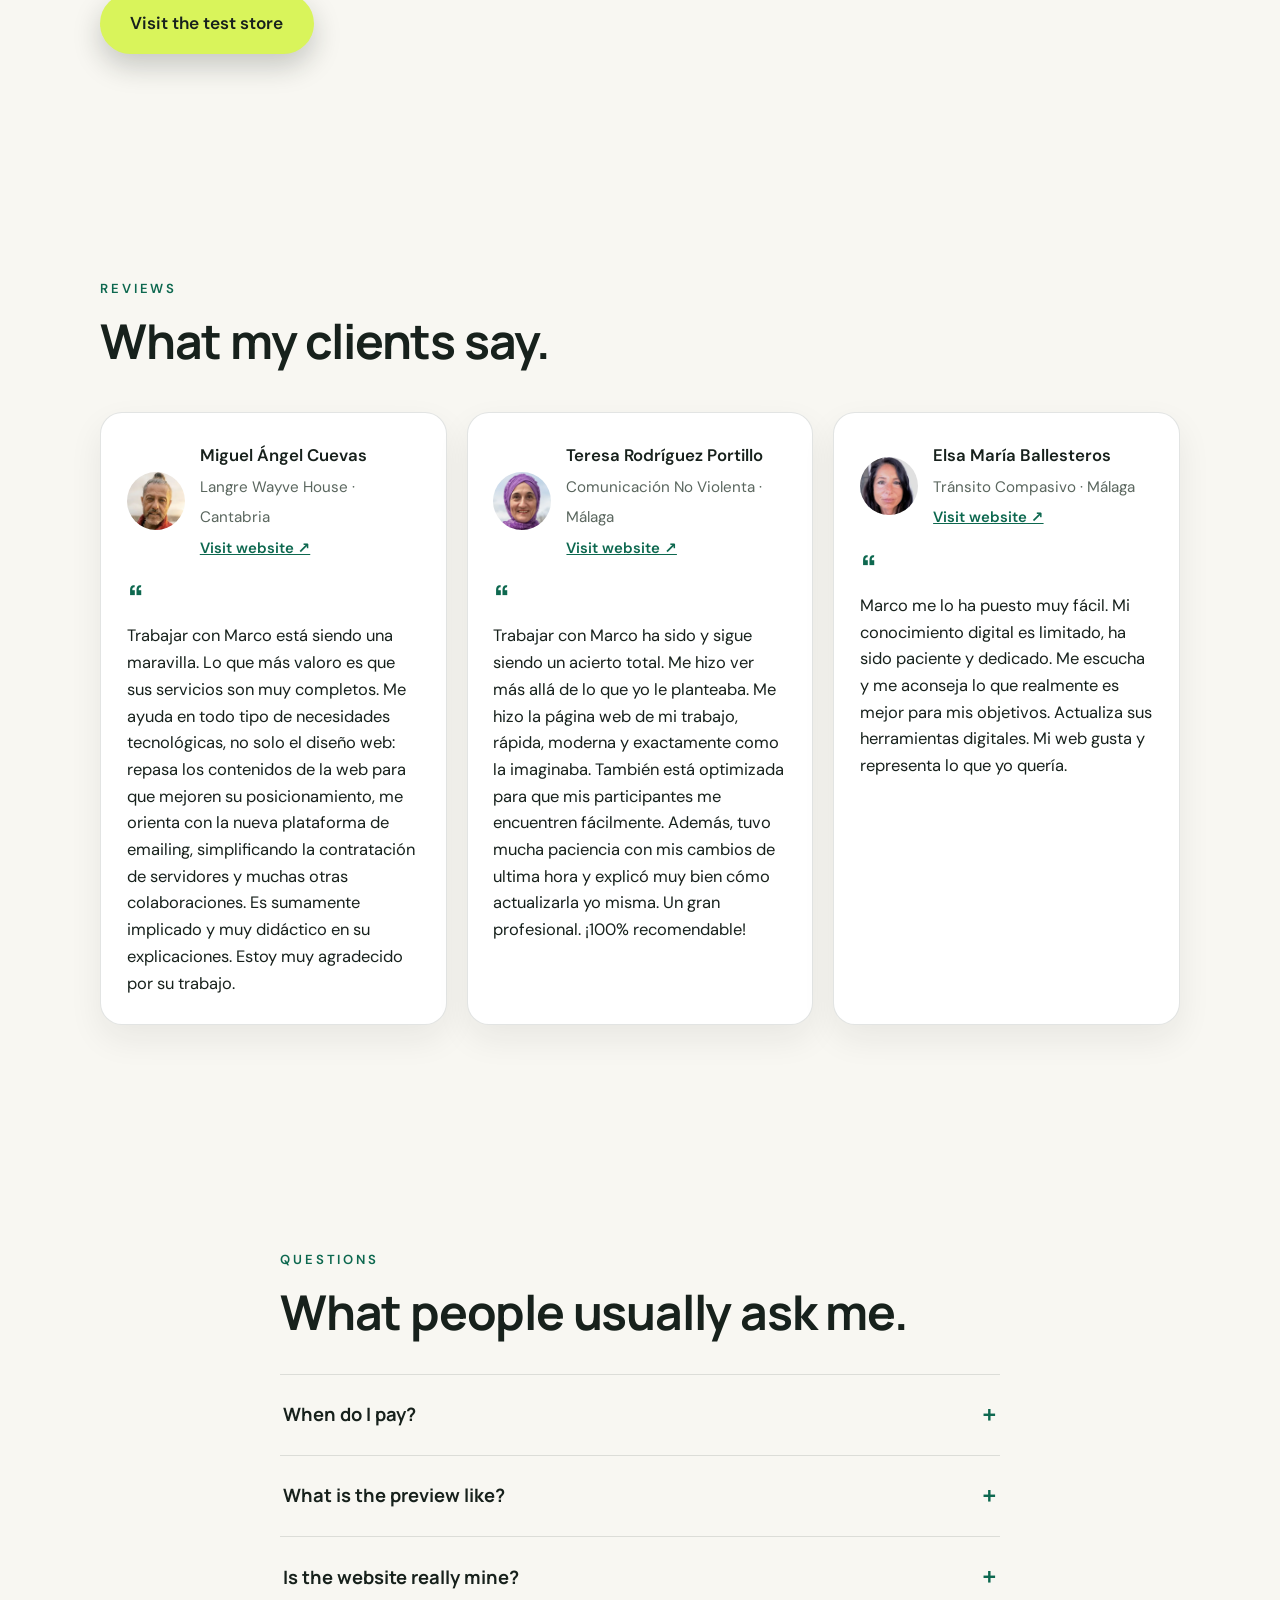
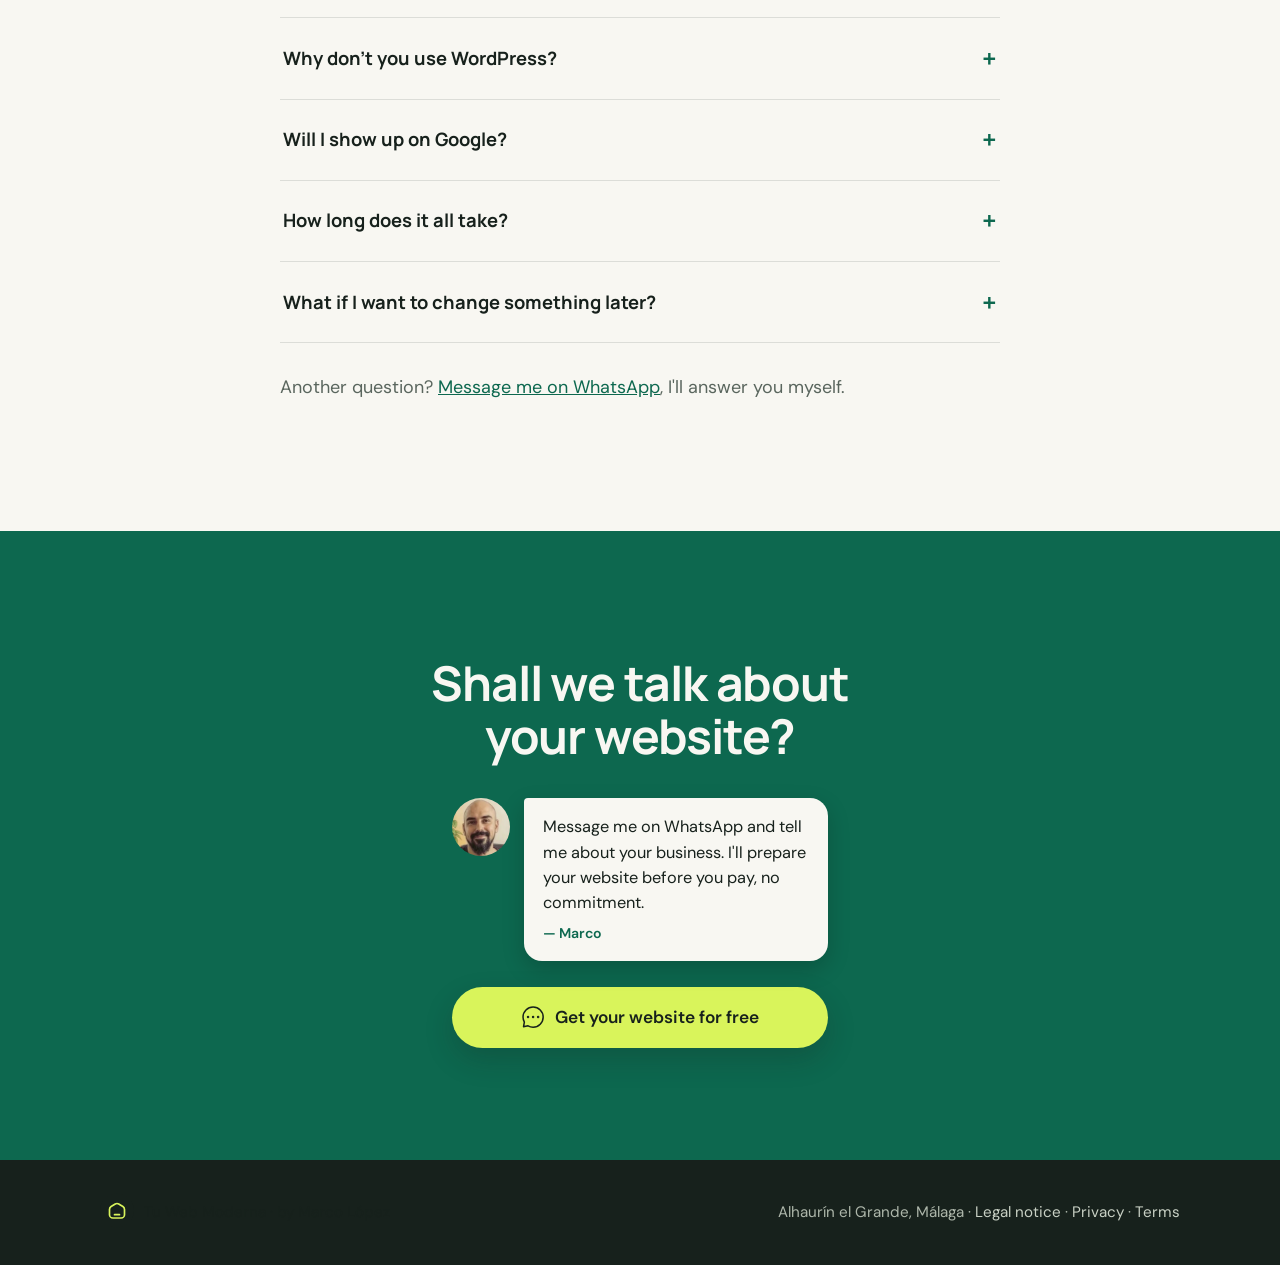
==== commit 2934a1ad: "Destacados tienda de prueba en portada ES+EN (shop.tuwebmoderna.es)" ====
--- a/index.html
+++ b/index.html
@@ -43,7 +43,7 @@
 <meta name="twitter:title" content="Diseño web para negocios locales — Tu Web Moderna">
 <meta name="twitter:description" content="Hago que la calidad de tu negocio se note en tu web. Tu web antes de pagar.">
 <meta name="twitter:image" content="https://tuwebmoderna.es/assets/img/og-poster.png">
-<link rel="stylesheet" href="assets/css/muestra.css?v=13">
+<link rel="stylesheet" href="assets/css/muestra.css?v=14">
 <script type="application/ld+json">
 {"@context":"https://schema.org","@type":"ProfessionalService",
 "name":"Tu Web Moderna","description":"Diseño web para negocios locales. Tu web antes de pagar: la ves terminada antes de pagar nada.",
@@ -204,6 +204,36 @@
     </div>
   </section>
 
+  <!-- DESTACADOS TIENDA DE PRUEBA -->
+  <section class="seccion seccion--tienda" aria-labelledby="t-tienda">
+    <div class="wrap">
+      <p class="eyebrow">Tienda de prueba</p>
+      <h2 id="t-tienda">Productos destacados.</h2>
+      <p class="lede">Una muestra de cómo quedaría una tienda con este estilo. Es solo una prueba: los pedidos no son reales.</p>
+      <div class="destacados">
+        <article class="destacado">
+          <div class="destacado__visual" aria-hidden="true"><span>AE</span></div>
+          <h3>Auditoría web exprés</h3>
+          <p class="destacado__precio">49&nbsp;€ <span>IVA incluido</span></p>
+          <a class="btn btn--peq" href="https://shop.tuwebmoderna.es/producto/auditoria-web-expres">Ver producto</a>
+        </article>
+        <article class="destacado">
+          <div class="destacado__visual" aria-hidden="true"><span>PP</span></div>
+          <h3>Pack puesta a punto</h3>
+          <p class="destacado__precio">89&nbsp;€ <span>IVA incluido</span></p>
+          <a class="btn btn--peq" href="https://shop.tuwebmoderna.es/producto/pack-puesta-a-punto">Ver producto</a>
+        </article>
+        <article class="destacado">
+          <div class="destacado__visual" aria-hidden="true"><span>TV</span></div>
+          <h3>Textos que venden</h3>
+          <p class="destacado__precio">120&nbsp;€ <span>IVA incluido</span></p>
+          <a class="btn btn--peq" href="https://shop.tuwebmoderna.es/producto/textos-que-venden">Ver producto</a>
+        </article>
+      </div>
+      <p class="tienda__cta"><a class="btn btn--lima" href="https://shop.tuwebmoderna.es">Ver la tienda de prueba</a></p>
+    </div>
+  </section>
+
   <!-- RESEÑAS -->
   <!-- Las dos primeras reseñas son reales; la tercera sigue siendo de ejemplo -->
   <section class="seccion" aria-labelledby="t-resenas">
--- a/assets/css/muestra.css
+++ b/assets/css/muestra.css
@@ -257,3 +257,14 @@
 .skip{position:absolute;left:1rem;top:-4rem;z-index:200;background:var(--lima);color:var(--tinta);
   padding:.7rem 1.1rem;border-radius:.6rem;font-weight:700;text-decoration:none;transition:top .2s}
 .skip:focus{top:1rem}
+
+/* destacados tienda de prueba */
+.destacados{display:grid;gap:1.25rem;margin:2.6rem 0;grid-template-columns:repeat(auto-fit,minmax(230px,1fr))}
+.destacado{border:1px solid var(--linea);border-radius:var(--radio);padding:1.4rem;background:#fff;display:flex;flex-direction:column;gap:.55rem}
+.destacado__visual{height:120px;border-radius:14px;background:linear-gradient(135deg,var(--verde),var(--verde-oscuro));display:grid;place-items:center;margin-bottom:.4rem}
+.destacado__visual span{font-family:var(--f-tit);font-weight:700;font-size:2rem;color:var(--lima);letter-spacing:-.02em}
+.destacado h3{margin:0}
+.destacado__precio{font-family:var(--f-tit);font-weight:700;font-size:1.45rem;margin:0}
+.destacado__precio span{display:block;font-family:var(--f-txt);font-weight:400;font-size:.85rem;color:var(--suave)}
+.destacado .btn{margin-top:auto;align-self:flex-start}
+.tienda__cta{margin:0}
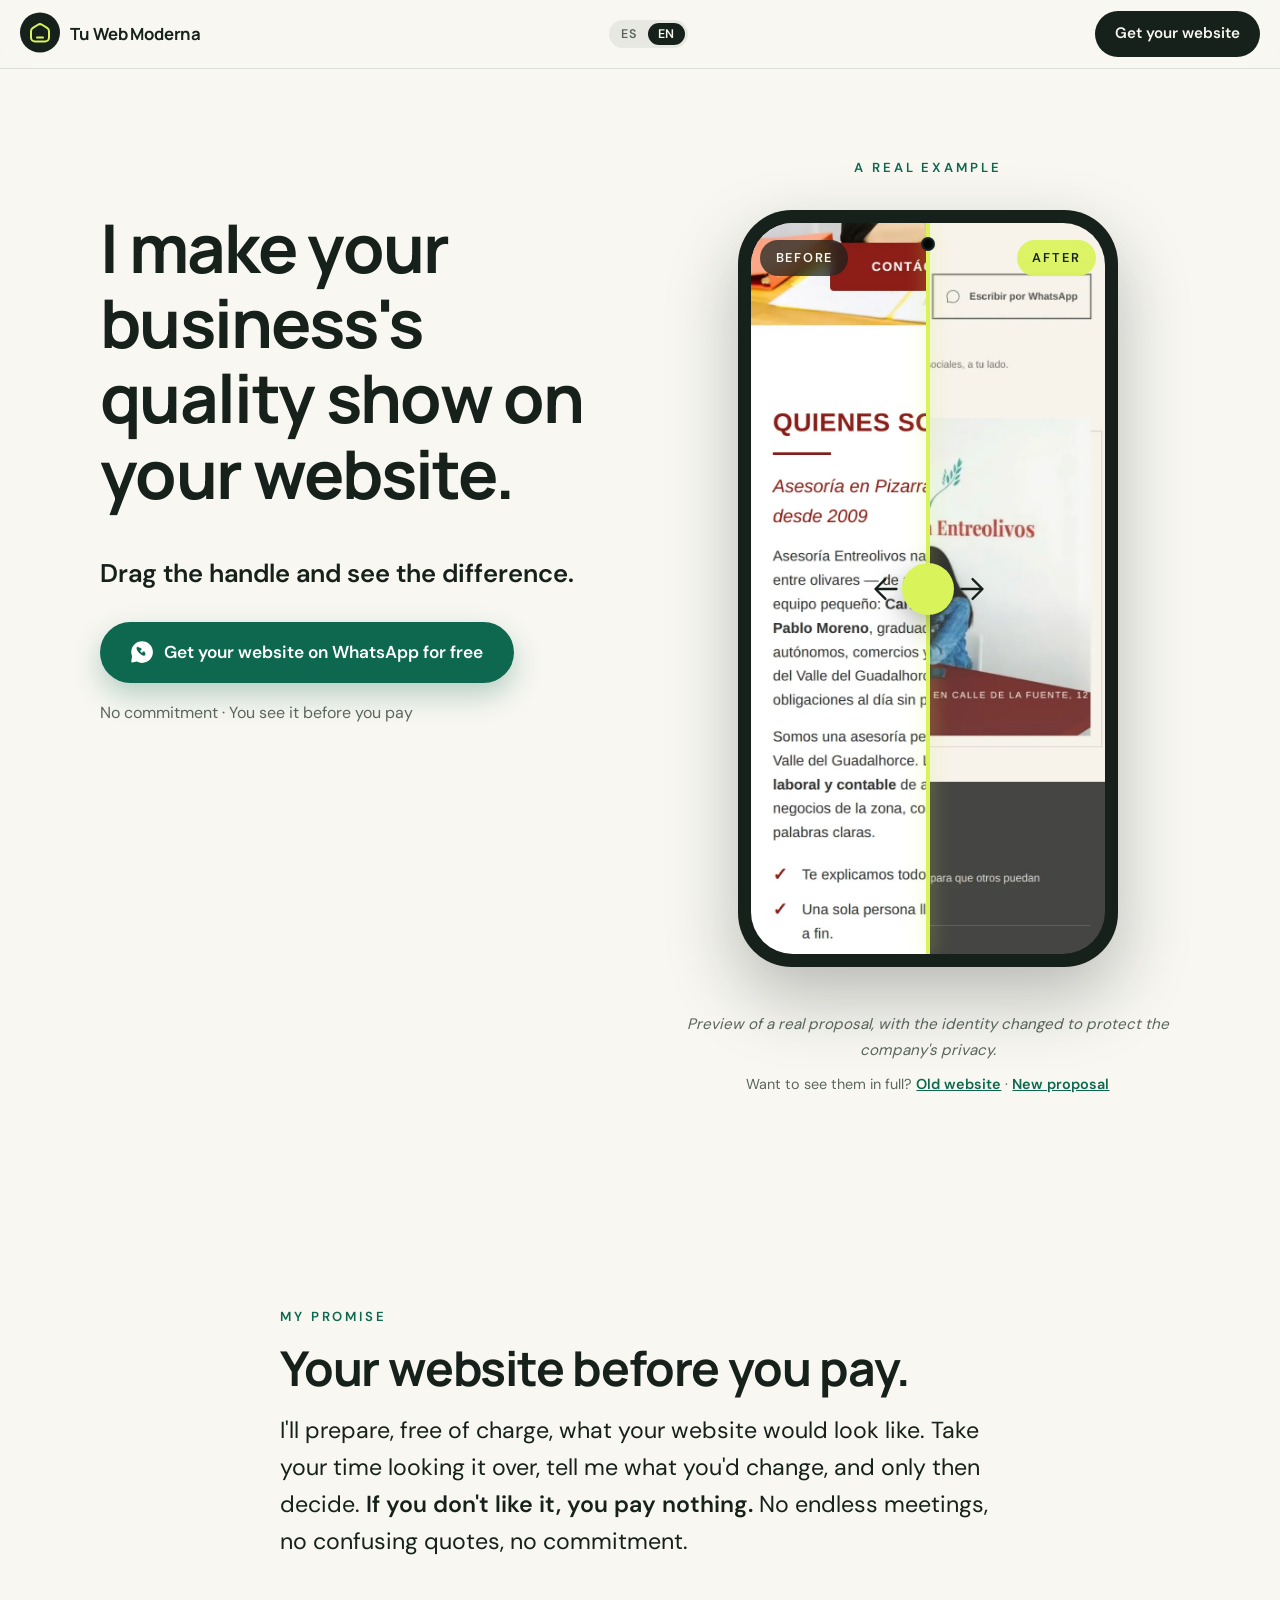
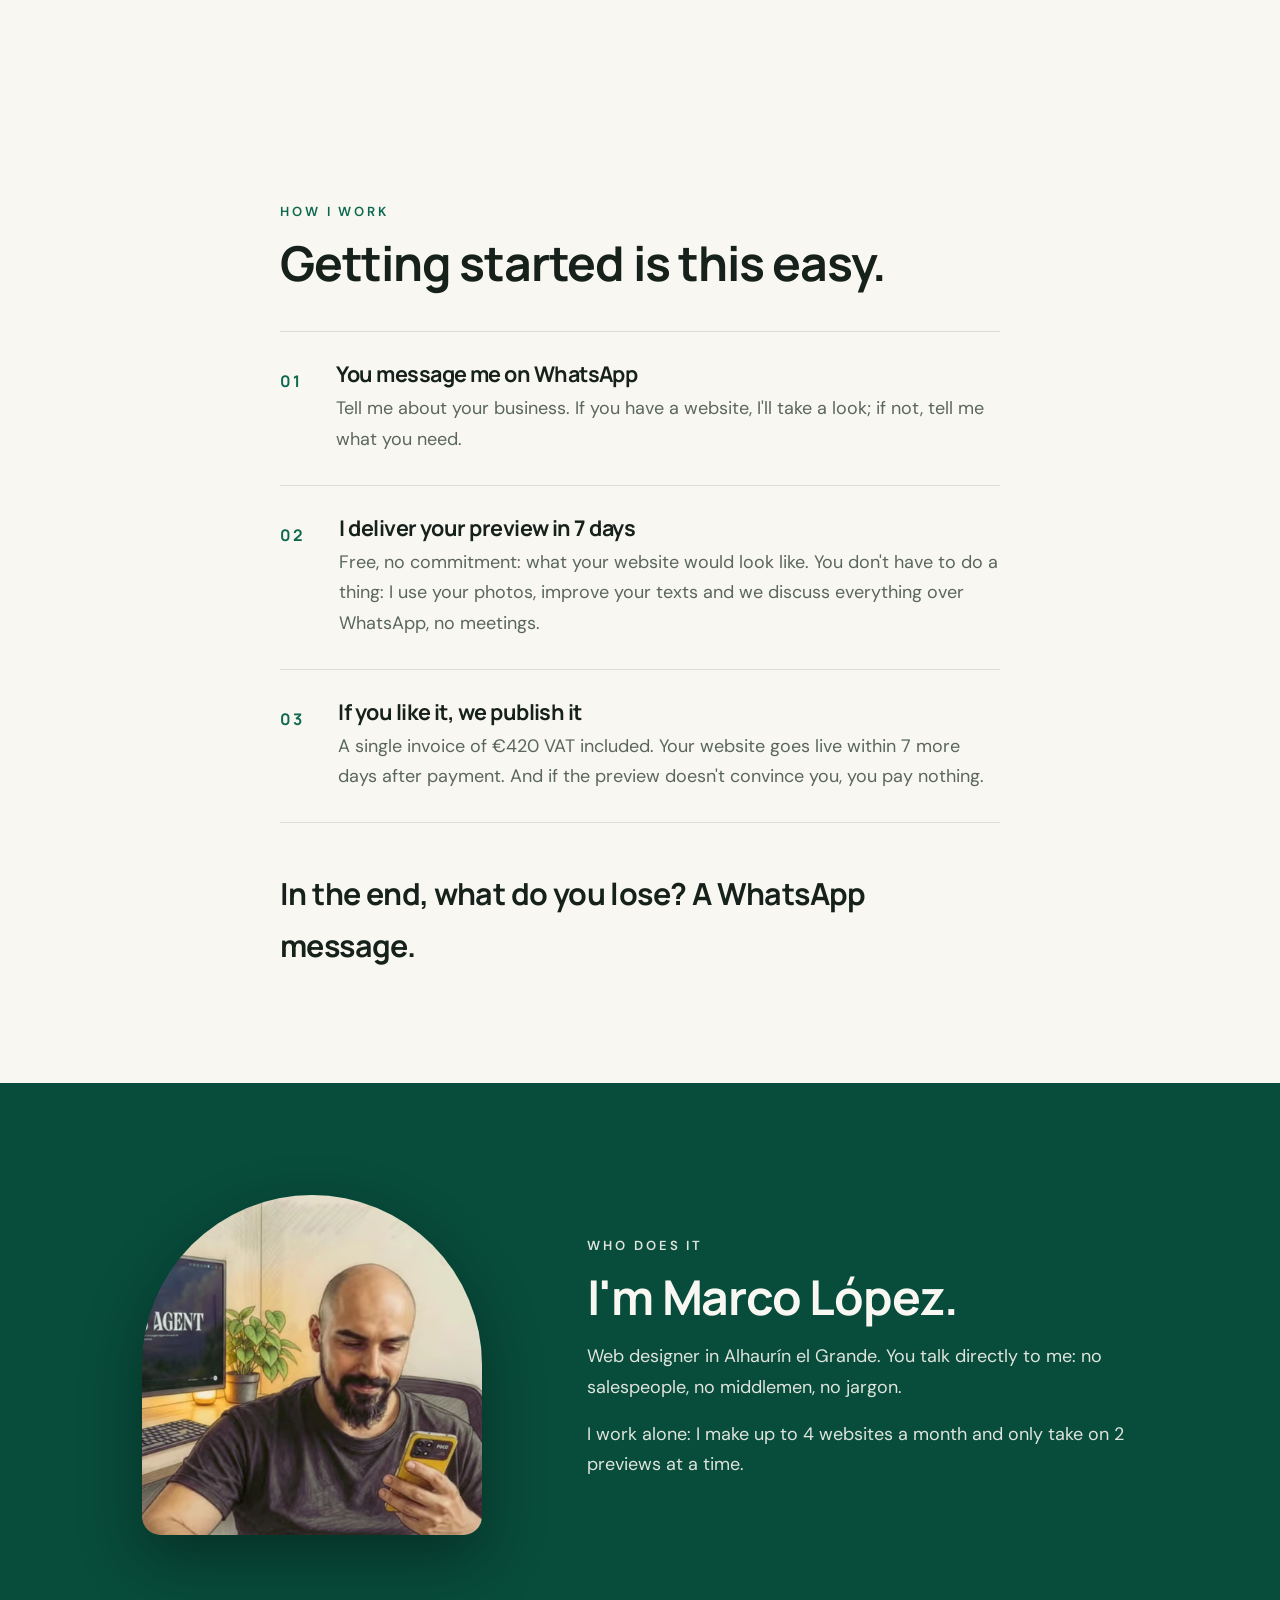
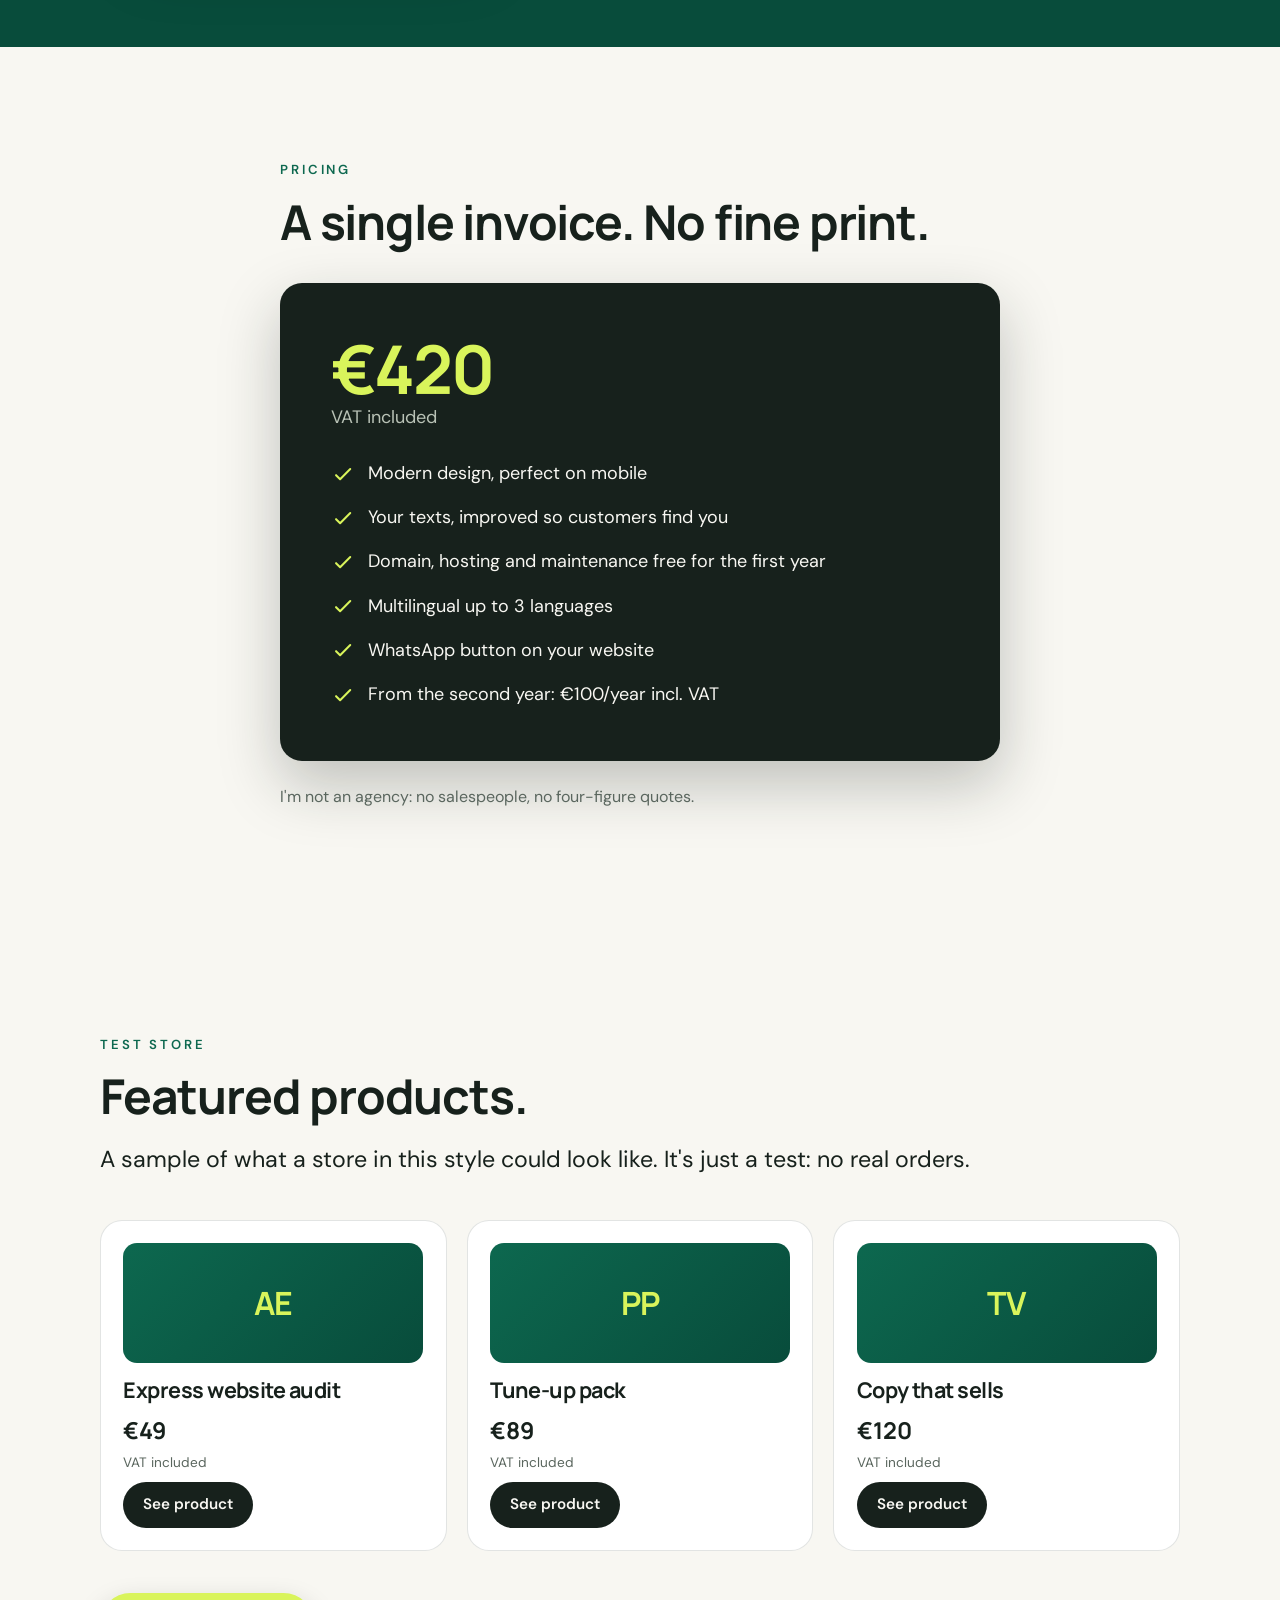
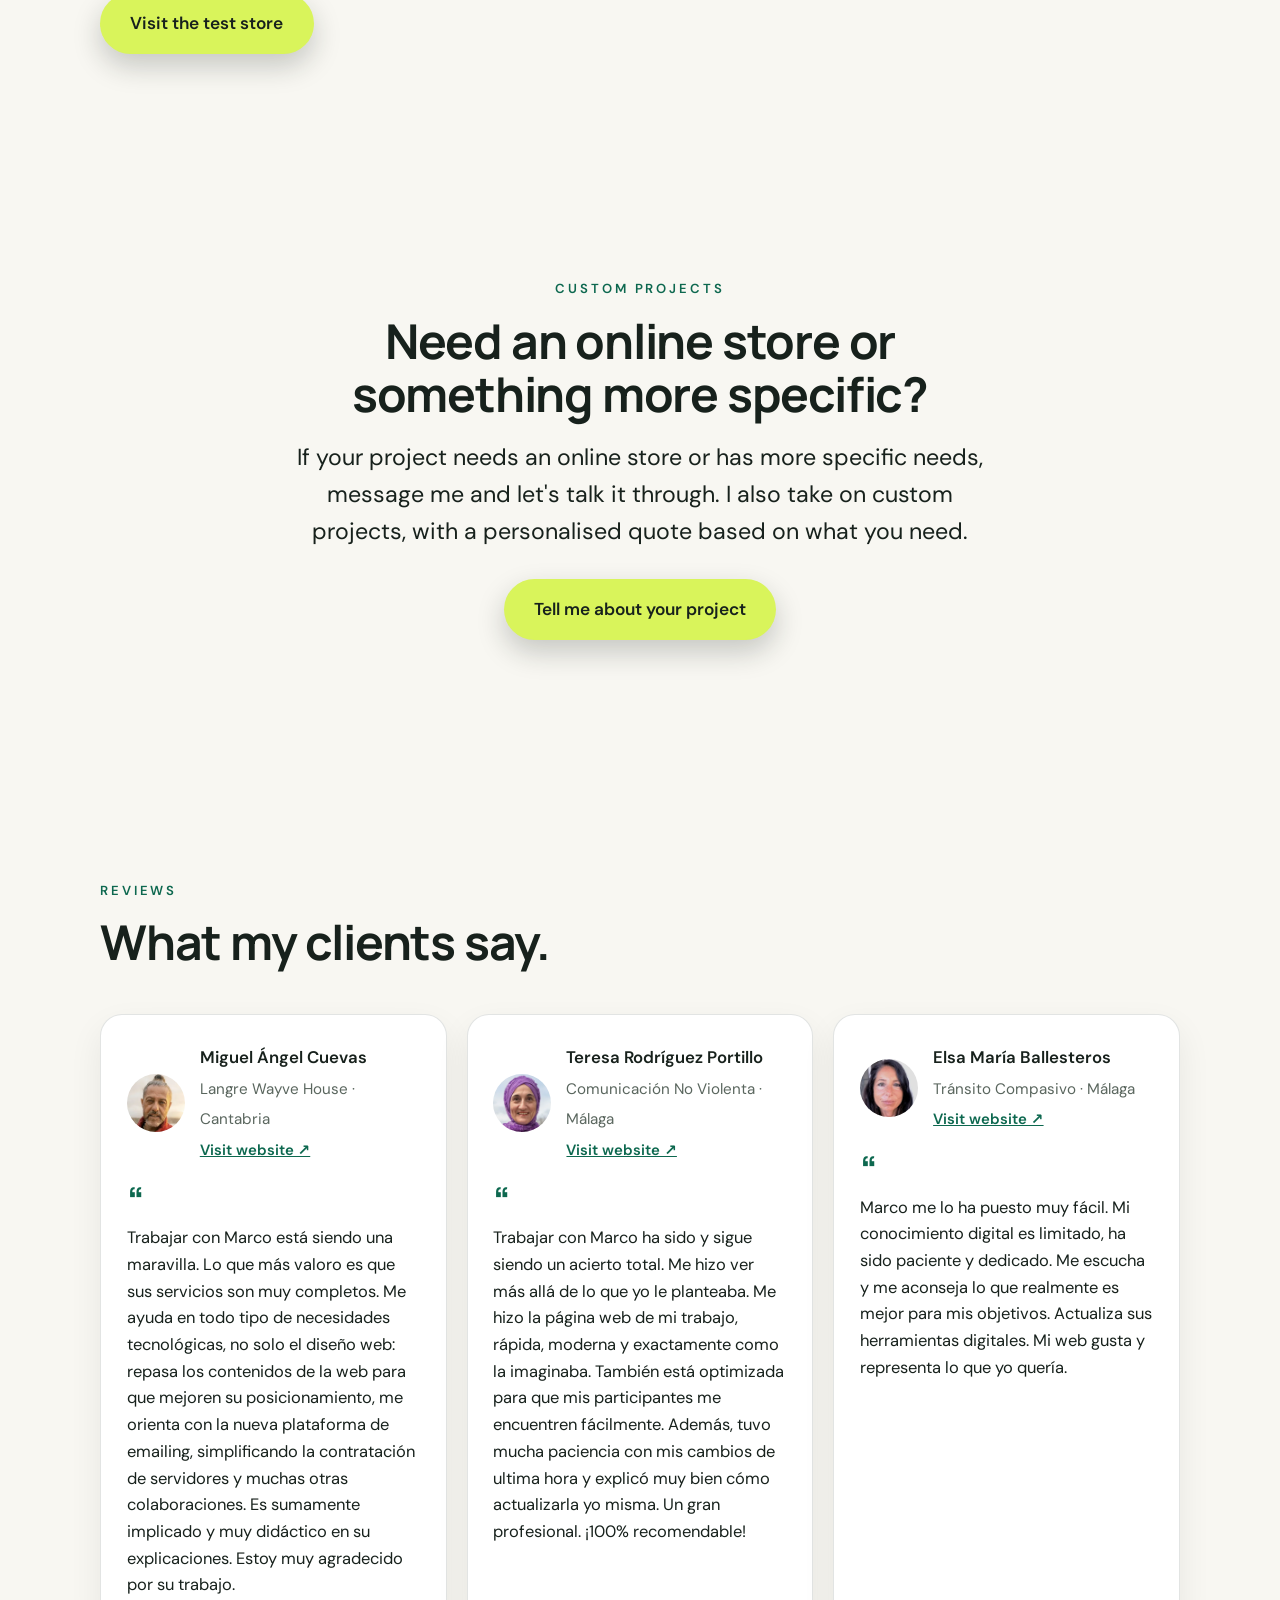
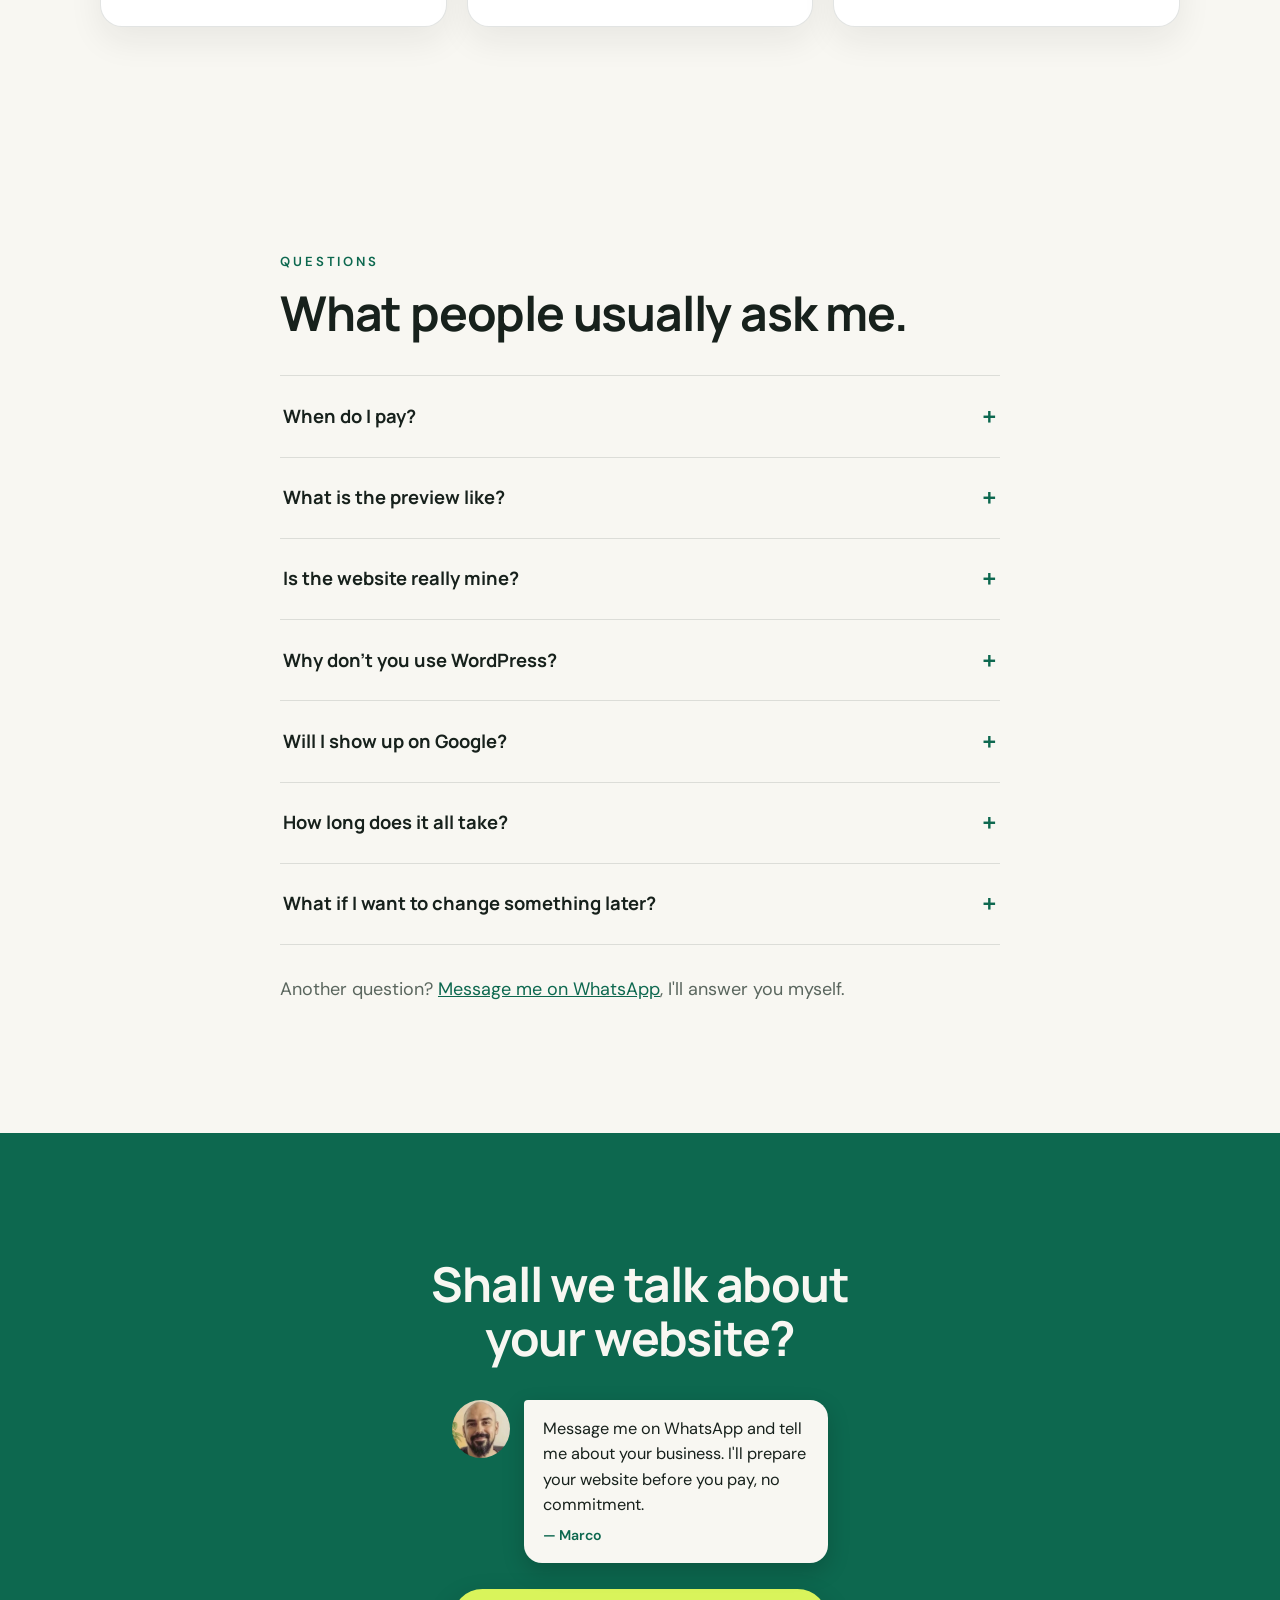
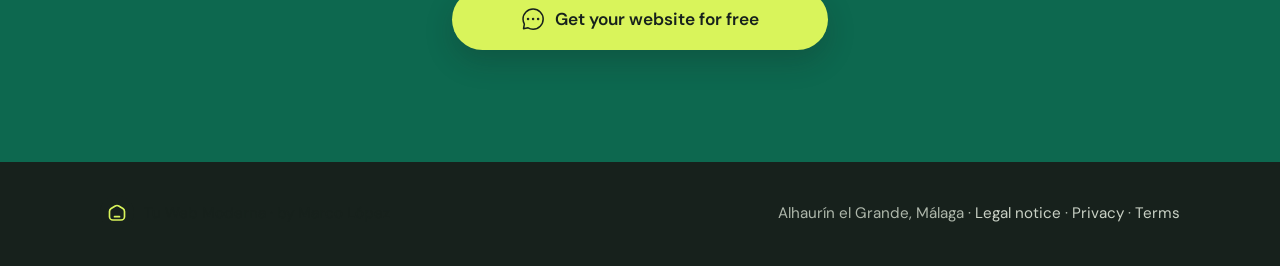
==== commit 09c31575: "Sección 'Proyectos a medida' (ES+EN): tienda online y proyectos a medida con valoración personalizad" ====
--- a/index.html
+++ b/index.html
@@ -234,6 +234,16 @@
     </div>
   </section>
 
+  <!-- PROYECTOS A MEDIDA -->
+  <section class="seccion" aria-labelledby="t-medida">
+    <div class="wrap wrap--estrecho" style="text-align:center">
+      <p class="eyebrow">Proyectos a medida</p>
+      <h2 id="t-medida">¿Necesitas una tienda online o algo más específico?</h2>
+      <p class="lede">Si tu proyecto necesita una tienda online o tiene necesidades más específicas, escríbeme y lo hablamos. También atiendo proyectos a medida, con valoración personalizada según lo que necesites.</p>
+      <p style="margin-top:1.8rem"><a class="btn btn--lima" href="https://wa.me/34633548224?text=Hola%20Marco%2C%20tengo%20un%20proyecto%20con%20necesidades%20m%C3%A1s%20espec%C3%ADficas%20y%20me%20gustar%C3%ADa%20hablarlo%20contigo." target="_blank" rel="noopener">Cuéntame tu proyecto</a></p>
+    </div>
+  </section>
+
   <!-- RESEÑAS -->
   <!-- Las dos primeras reseñas son reales; la tercera sigue siendo de ejemplo -->
   <section class="seccion" aria-labelledby="t-resenas">
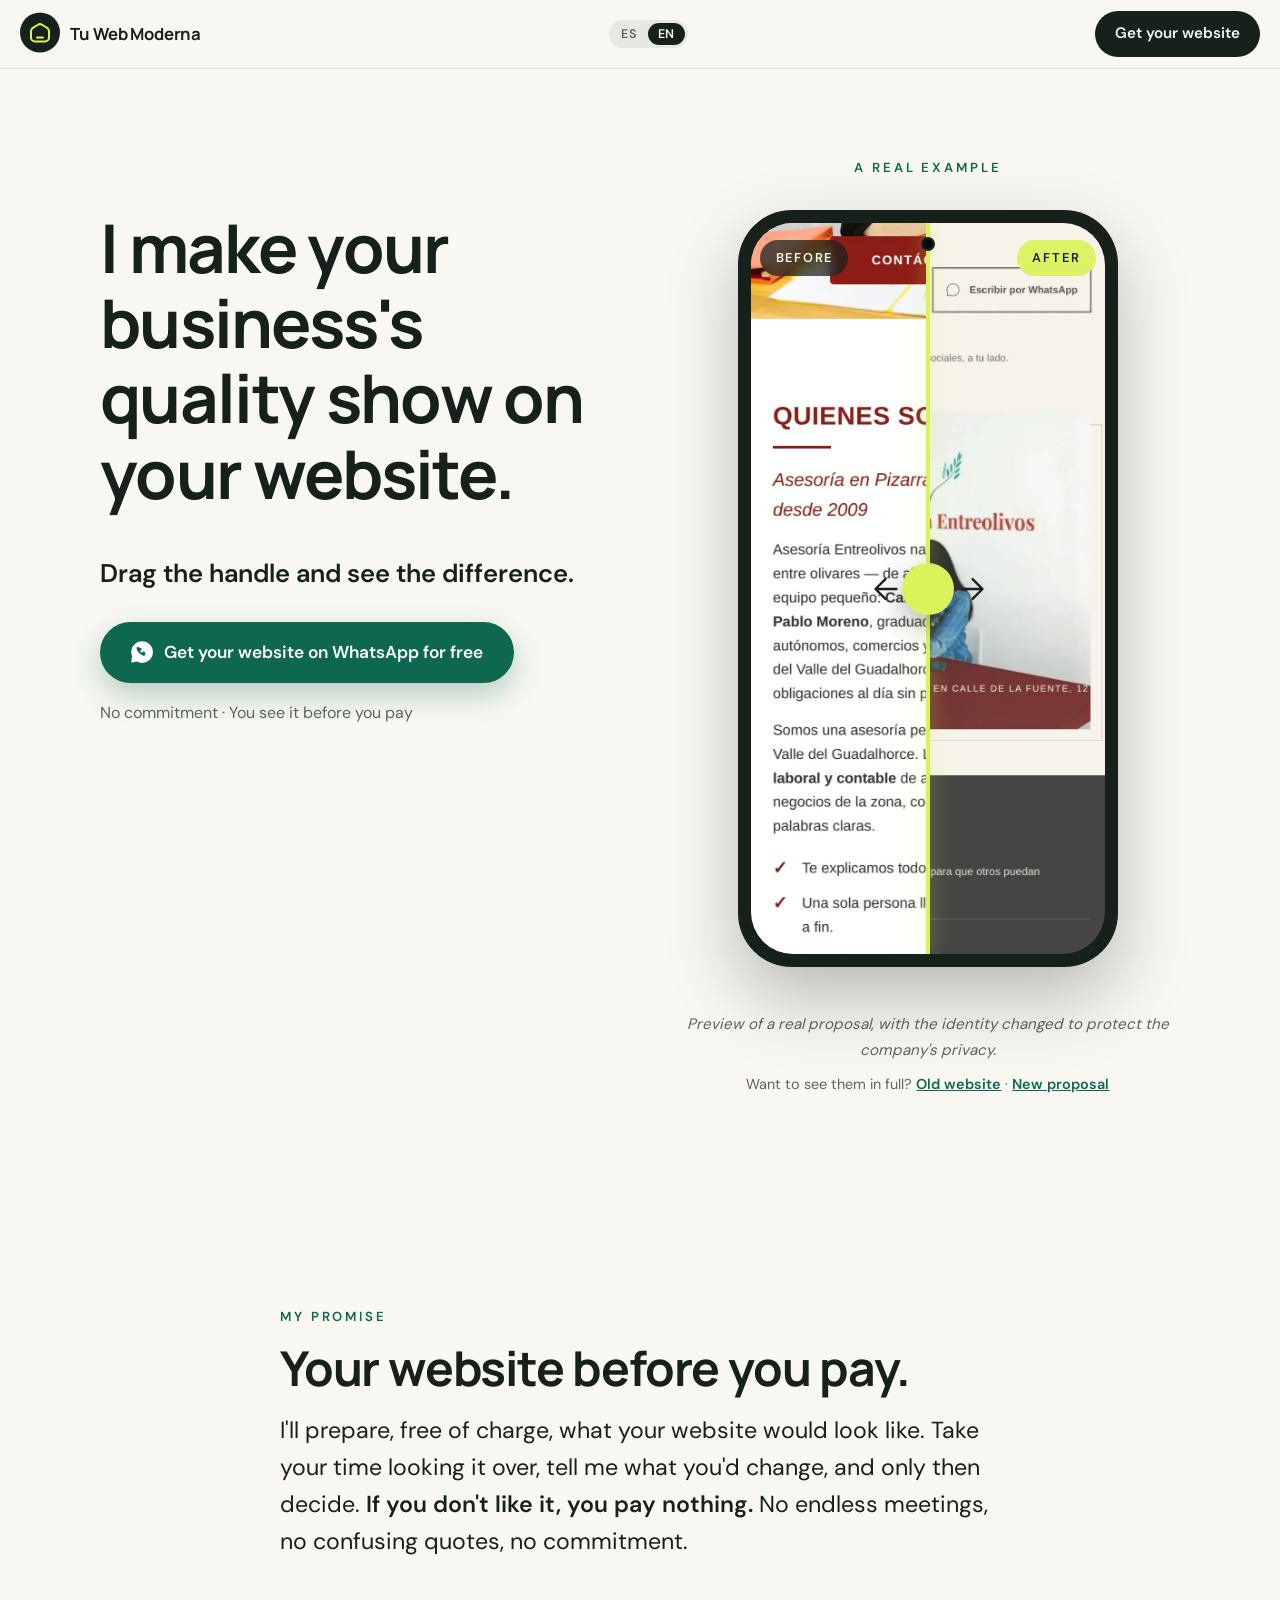
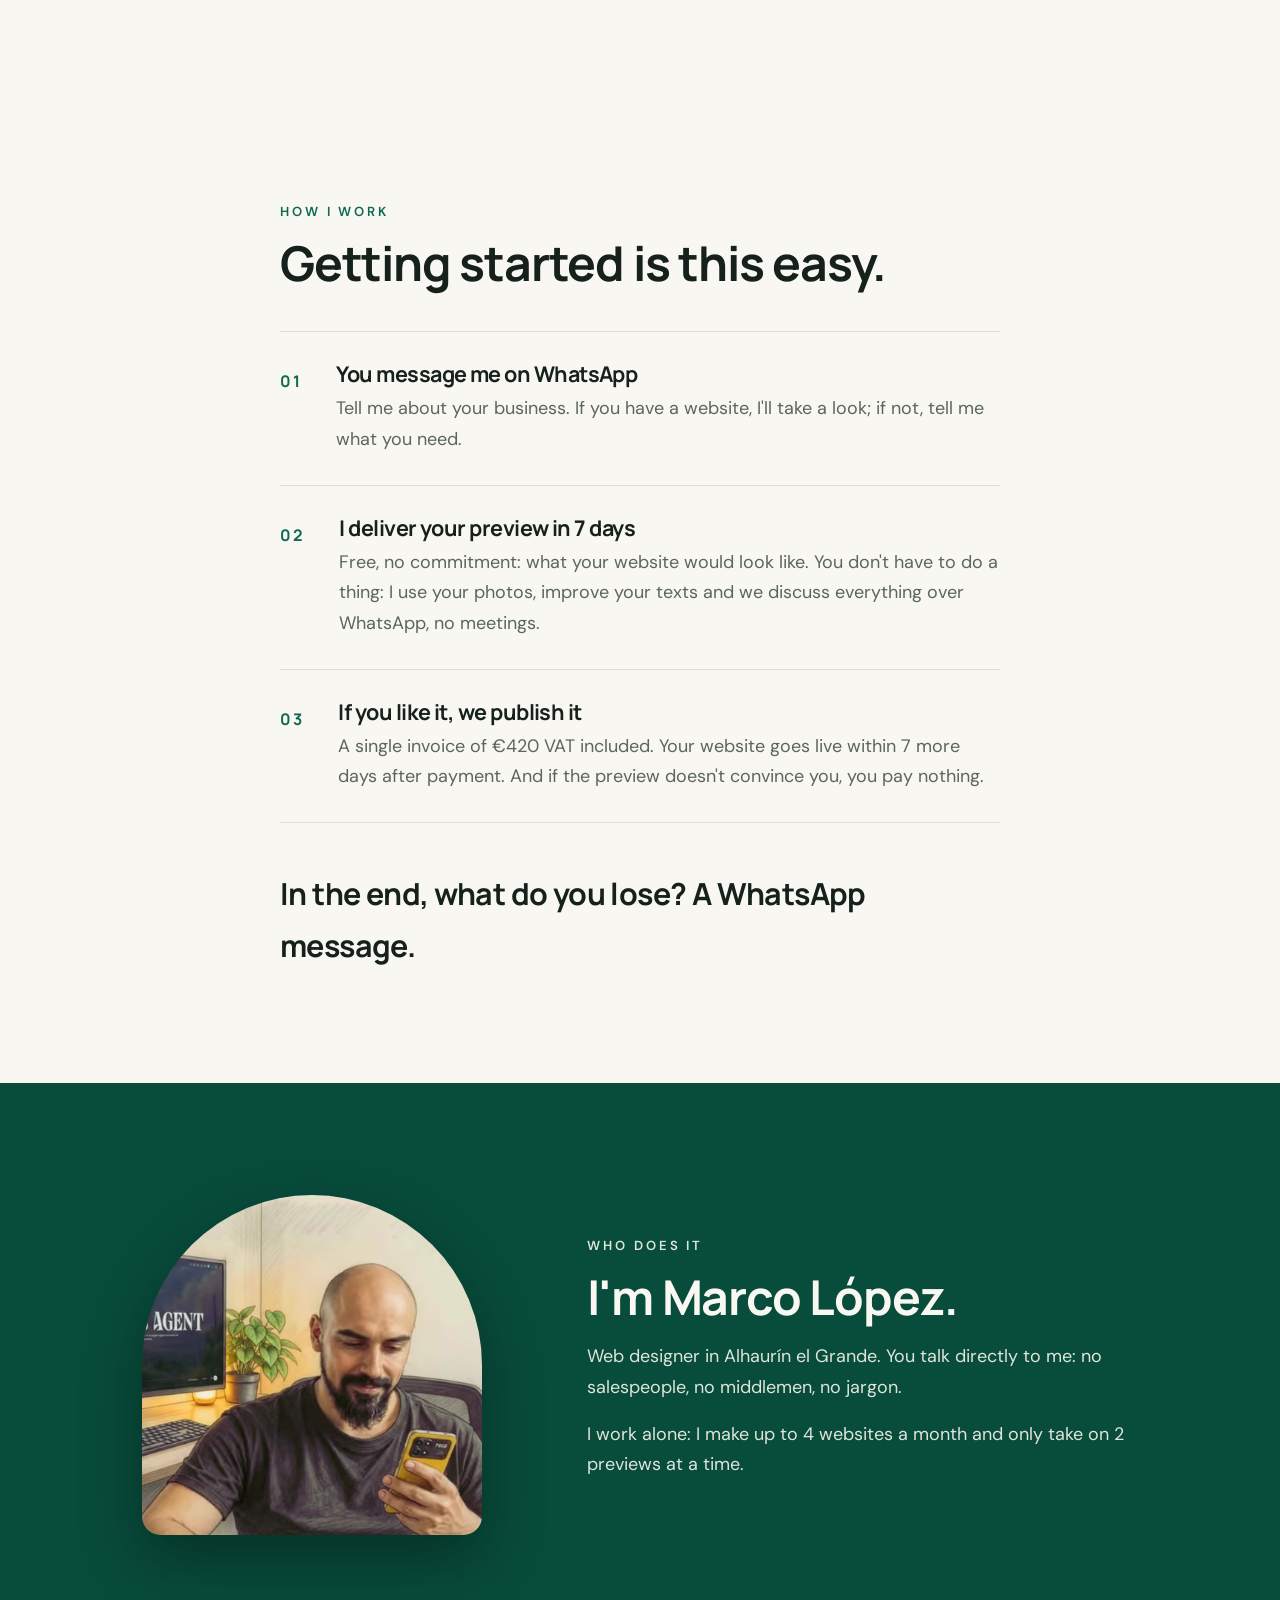
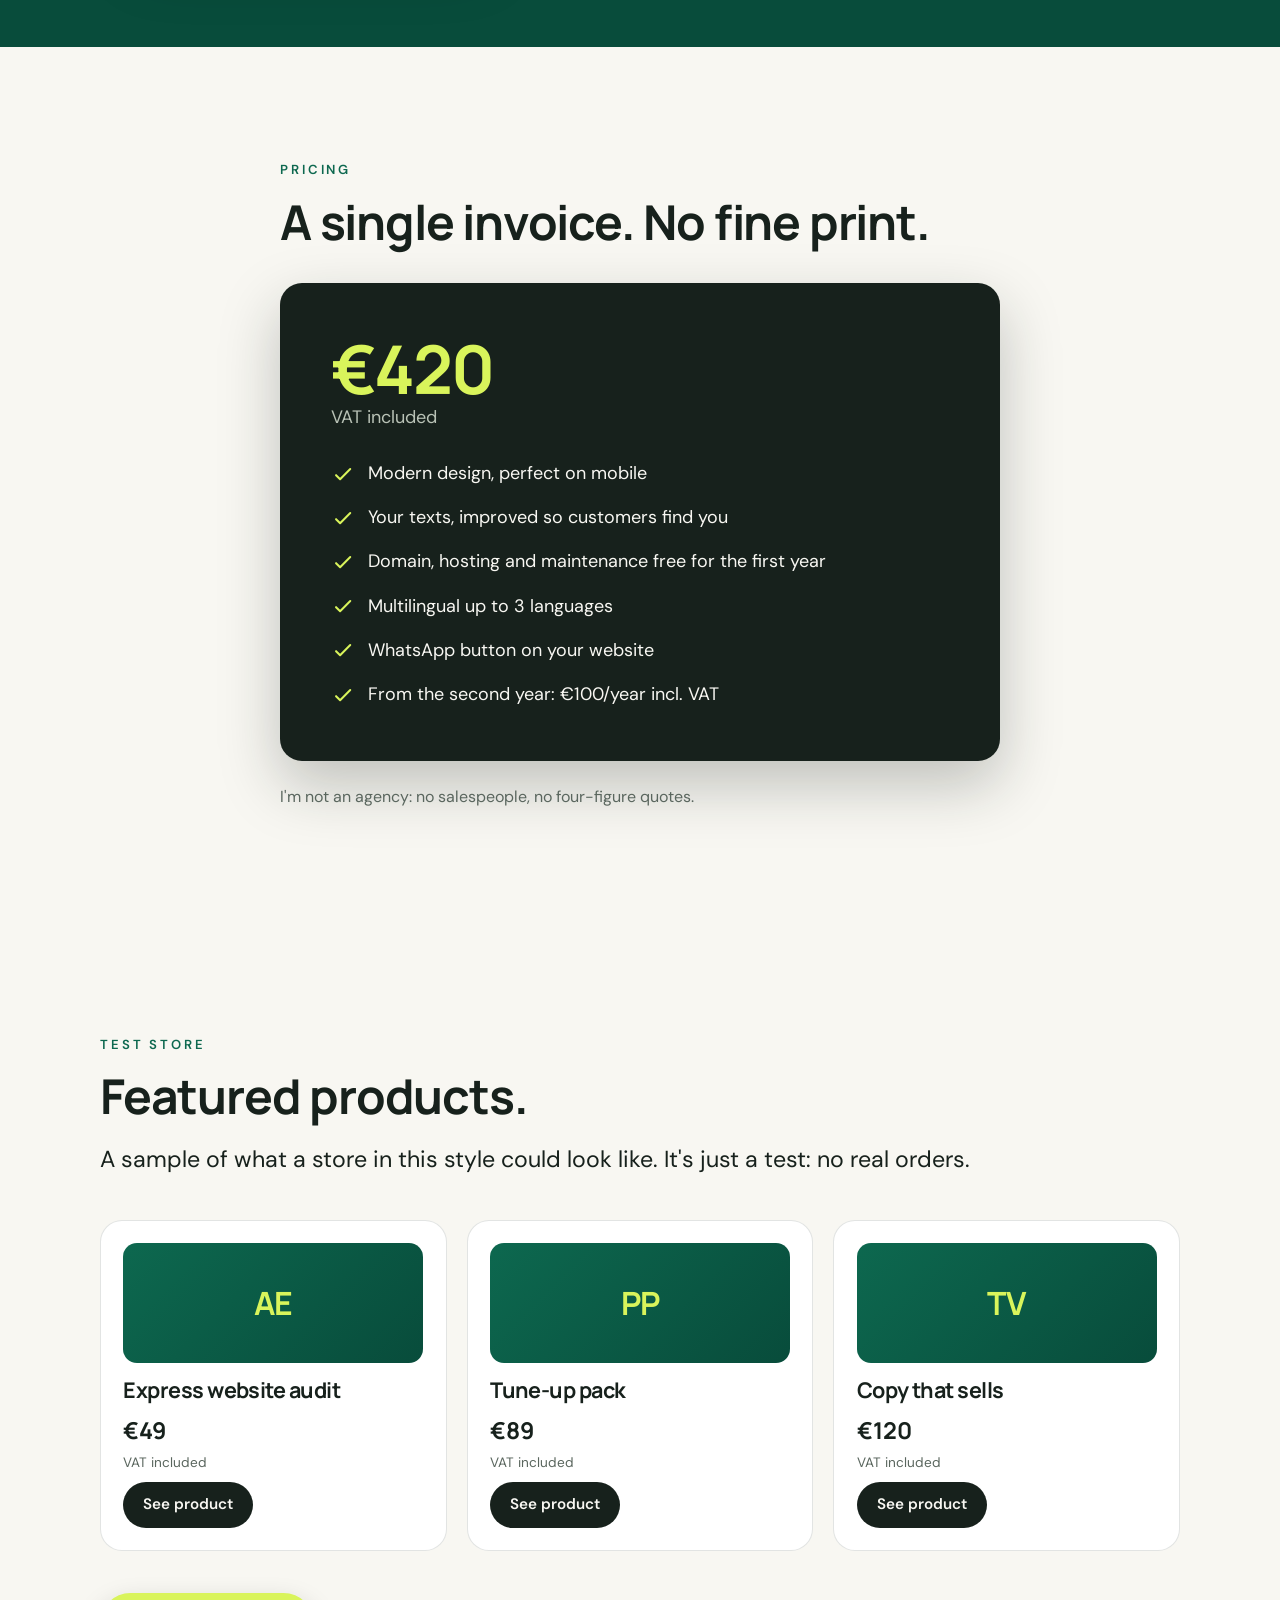
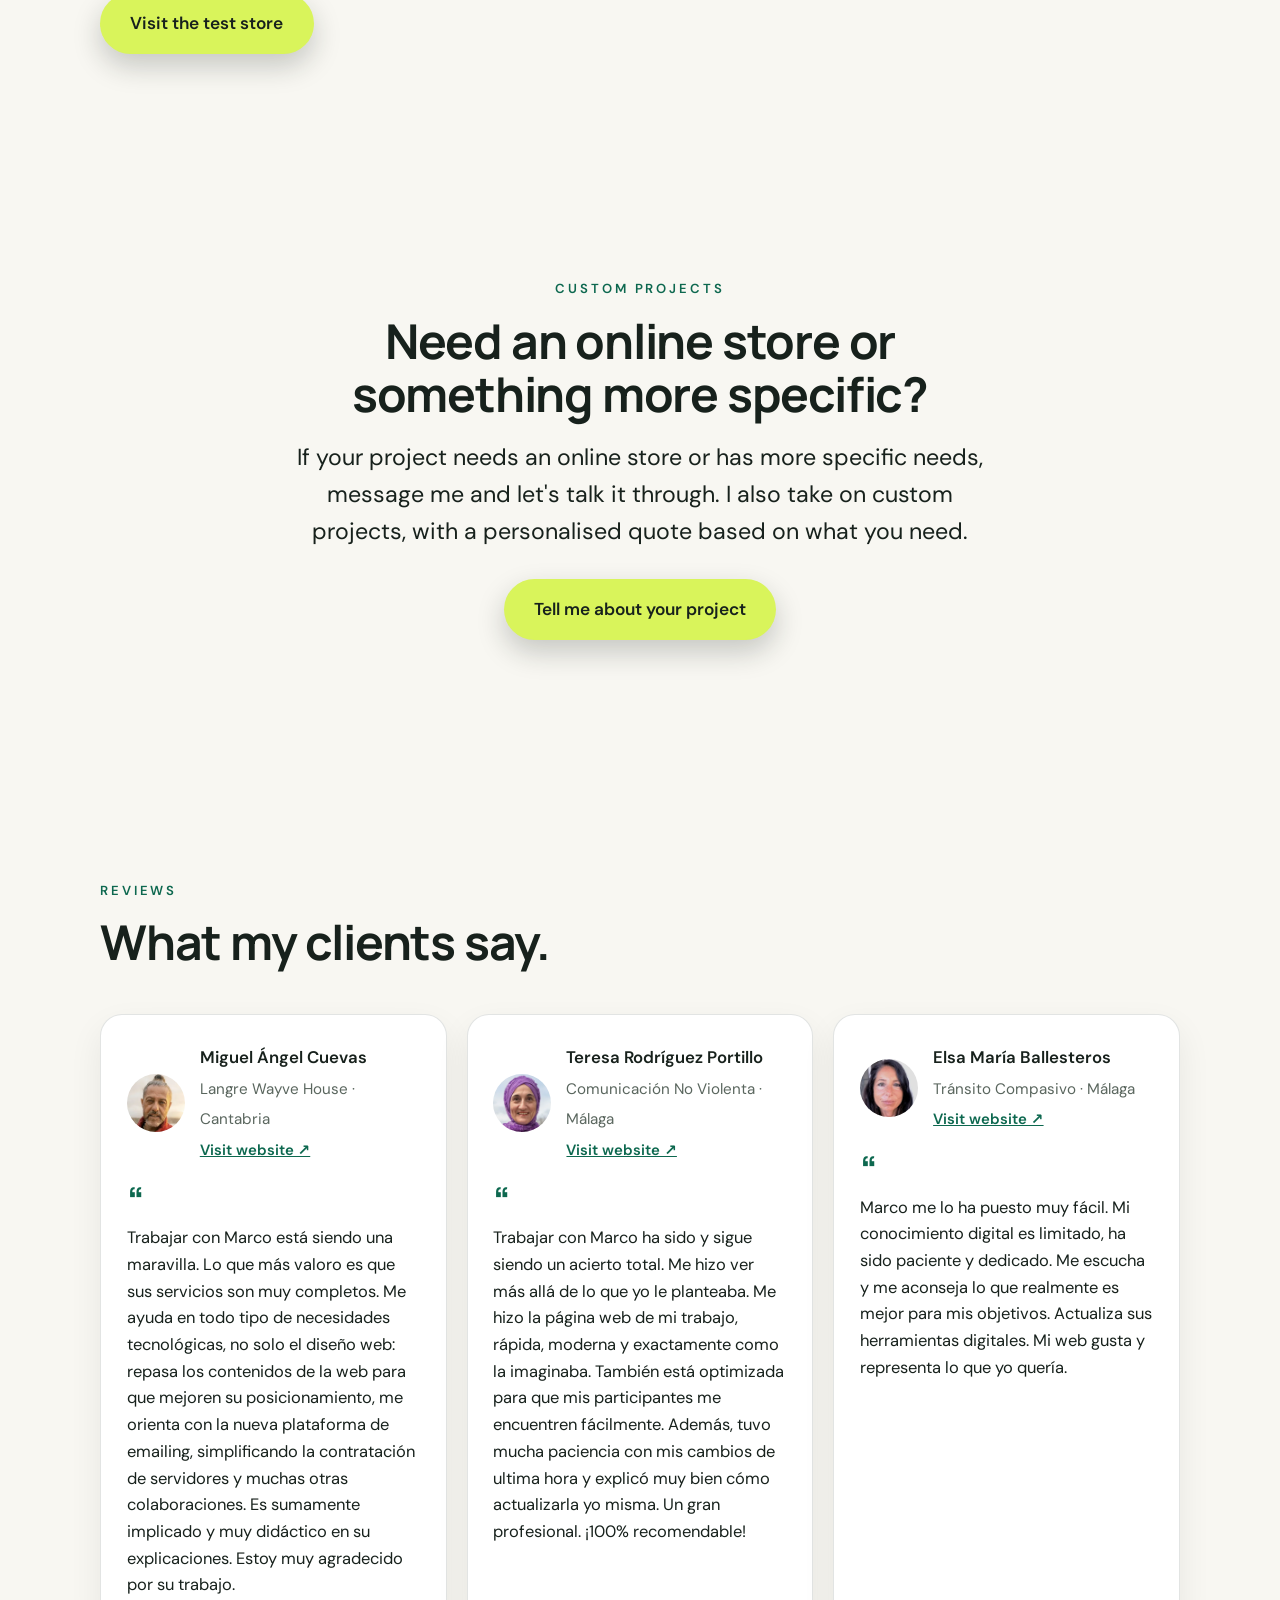
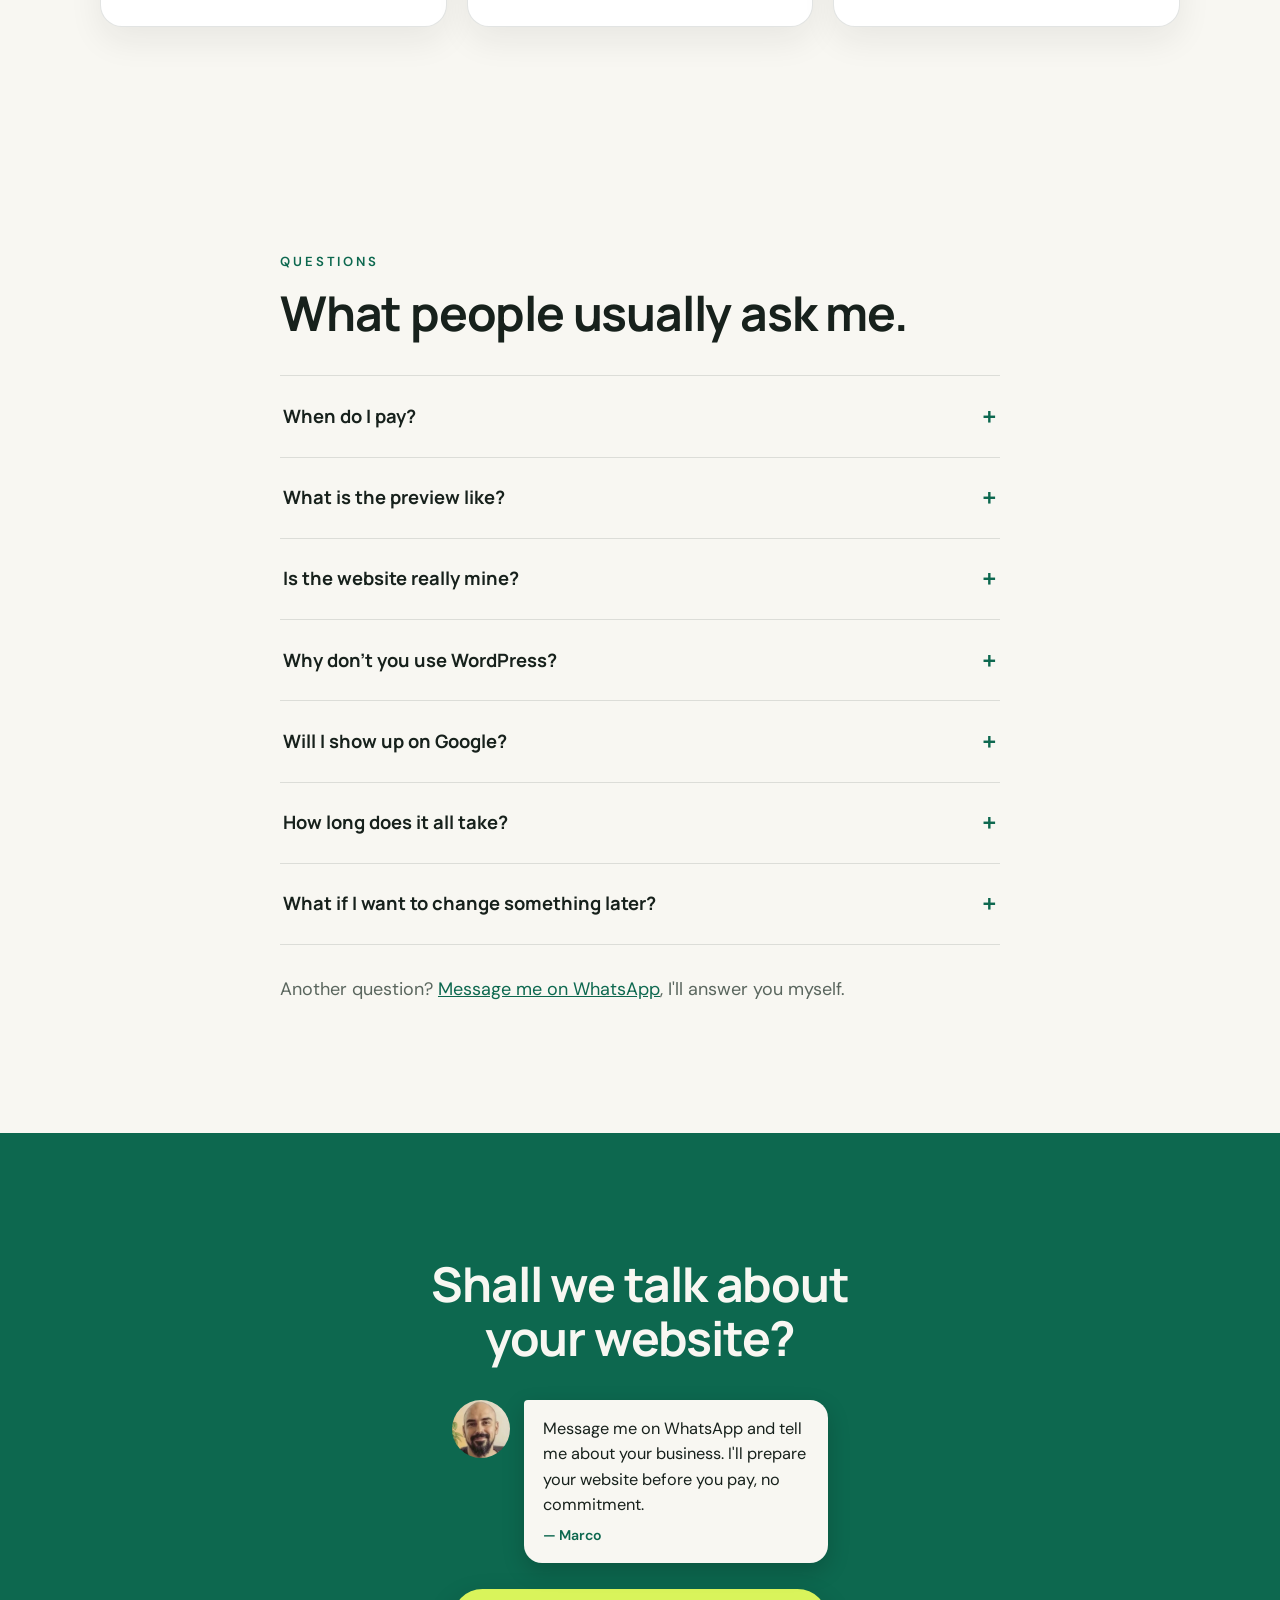
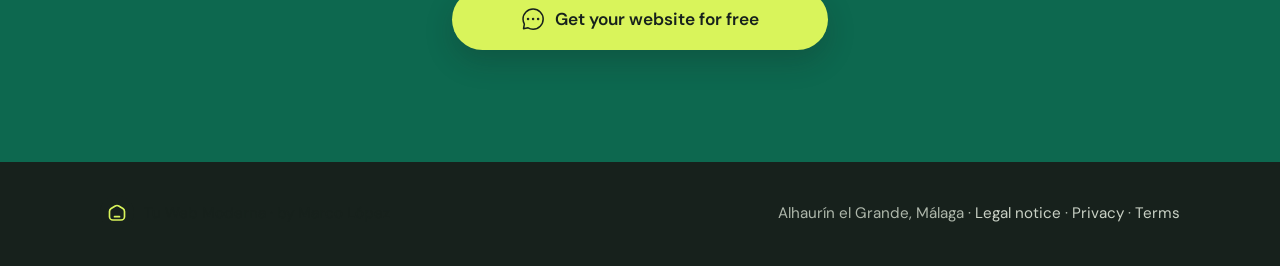
==== commit 3fc5216e: "FAQ: opción de panel de edición (+100 €) en '¿Y si después quiero cambiar algo?' (ES+EN)" ====
--- a/index.html
+++ b/index.html
@@ -59,7 +59,7 @@
 {"@type":"Question","name":"¿Por qué no usas WordPress?","acceptedAnswer":{"@type":"Answer","text":"Porque tu web no lo necesita: la construyo con el código justo y necesario. Carga más rápido, no se rompe y no hay plugins que actualizar."}},
 {"@type":"Question","name":"¿Apareceré en Google?","acceptedAnswer":{"@type":"Answer","text":"Sí: la preparo para que Google la entienda —textos claros, títulos bien puestos y velocidad de carga, que es lo que Google premia."}},
 {"@type":"Question","name":"¿Cuánto tarda todo?","acceptedAnswer":{"@type":"Answer","text":"Tu demo, en 7 días. Si te gusta, tu web publicada en 7 días desde el pago."}},
-{"@type":"Question","name":"¿Y si después quiero cambiar algo?","acceptedAnswer":{"@type":"Answer","text":"Me escribes por WhatsApp y lo cambiamos. Entre 20 y 50 €/hora según lo que sea; si es algo mayor, te hago presupuesto antes."}}
+{"@type":"Question","name":"¿Y si después quiero cambiar algo?","acceptedAnswer":{"@type":"Answer","text":"Me escribes por WhatsApp y lo cambiamos. Entre 20 y 50 €/hora según lo que sea; si es algo mayor, te hago presupuesto antes. Y si quieres hacerlo tú mismo, puedo implementar un panel de edición para que modifiques los datos de tu web, por 100 € más."}}
 ]}
 </script>
 </head>
@@ -317,7 +317,7 @@
         </details>
         <details>
           <summary>¿Y si después quiero cambiar algo?</summary>
-          <p>Me escribes por WhatsApp y lo cambiamos. Entre 20 y 50&nbsp;€/hora según lo que sea; si es algo mayor, te hago presupuesto antes.</p>
+          <p>Me escribes por WhatsApp y lo cambiamos. Entre 20 y 50&nbsp;€/hora según lo que sea; si es algo mayor, te hago presupuesto antes. Y si quieres hacerlo tú mismo, puedo implementar un panel de edición para que modifiques los datos de tu web, por 100&nbsp;€ más.</p>
         </details>
       </div>
       <p class="faq__otra">¿Otra pregunta? <a href="https://wa.me/34633548224?text=Hola%20Marco%2C%20tengo%20una%20pregunta%20sobre%20la%20web%20para%20mi%20negocio." target="_blank" rel="noopener">Escríbeme por WhatsApp</a>, te contesto yo.</p>
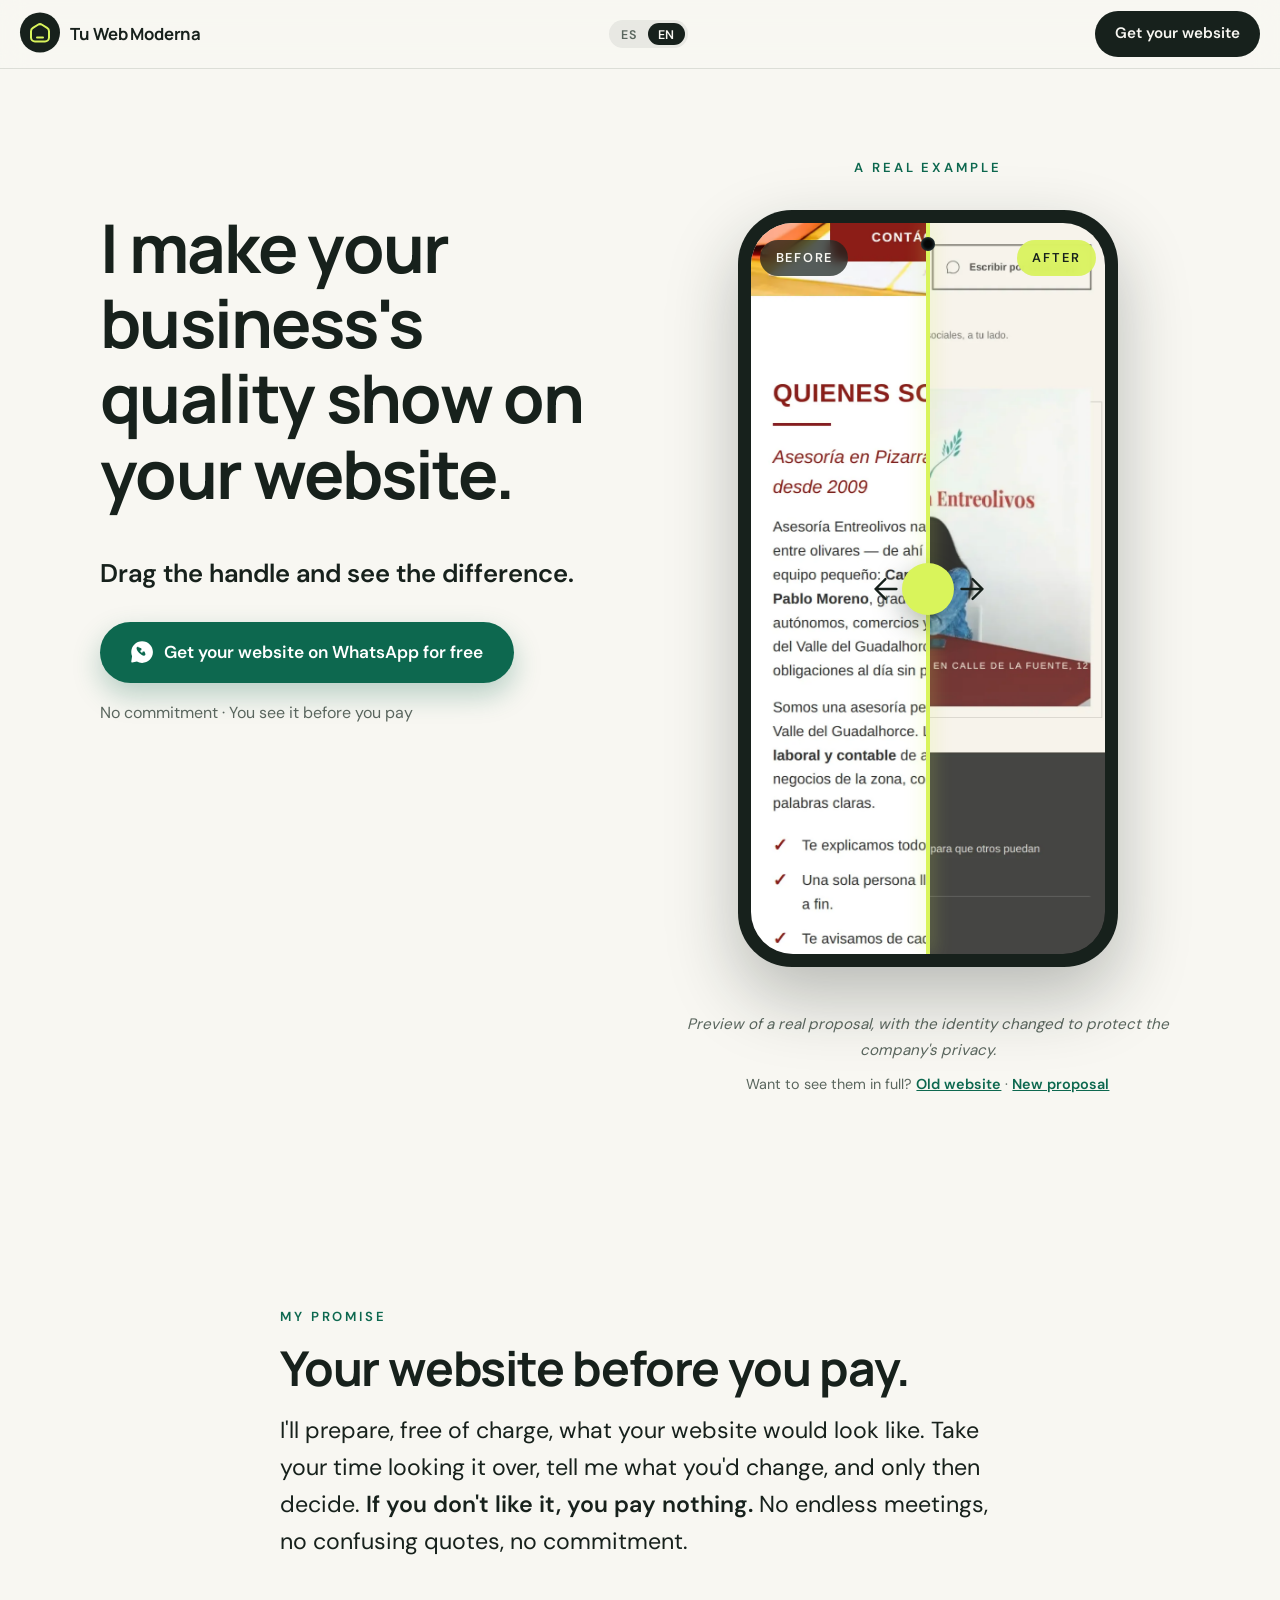
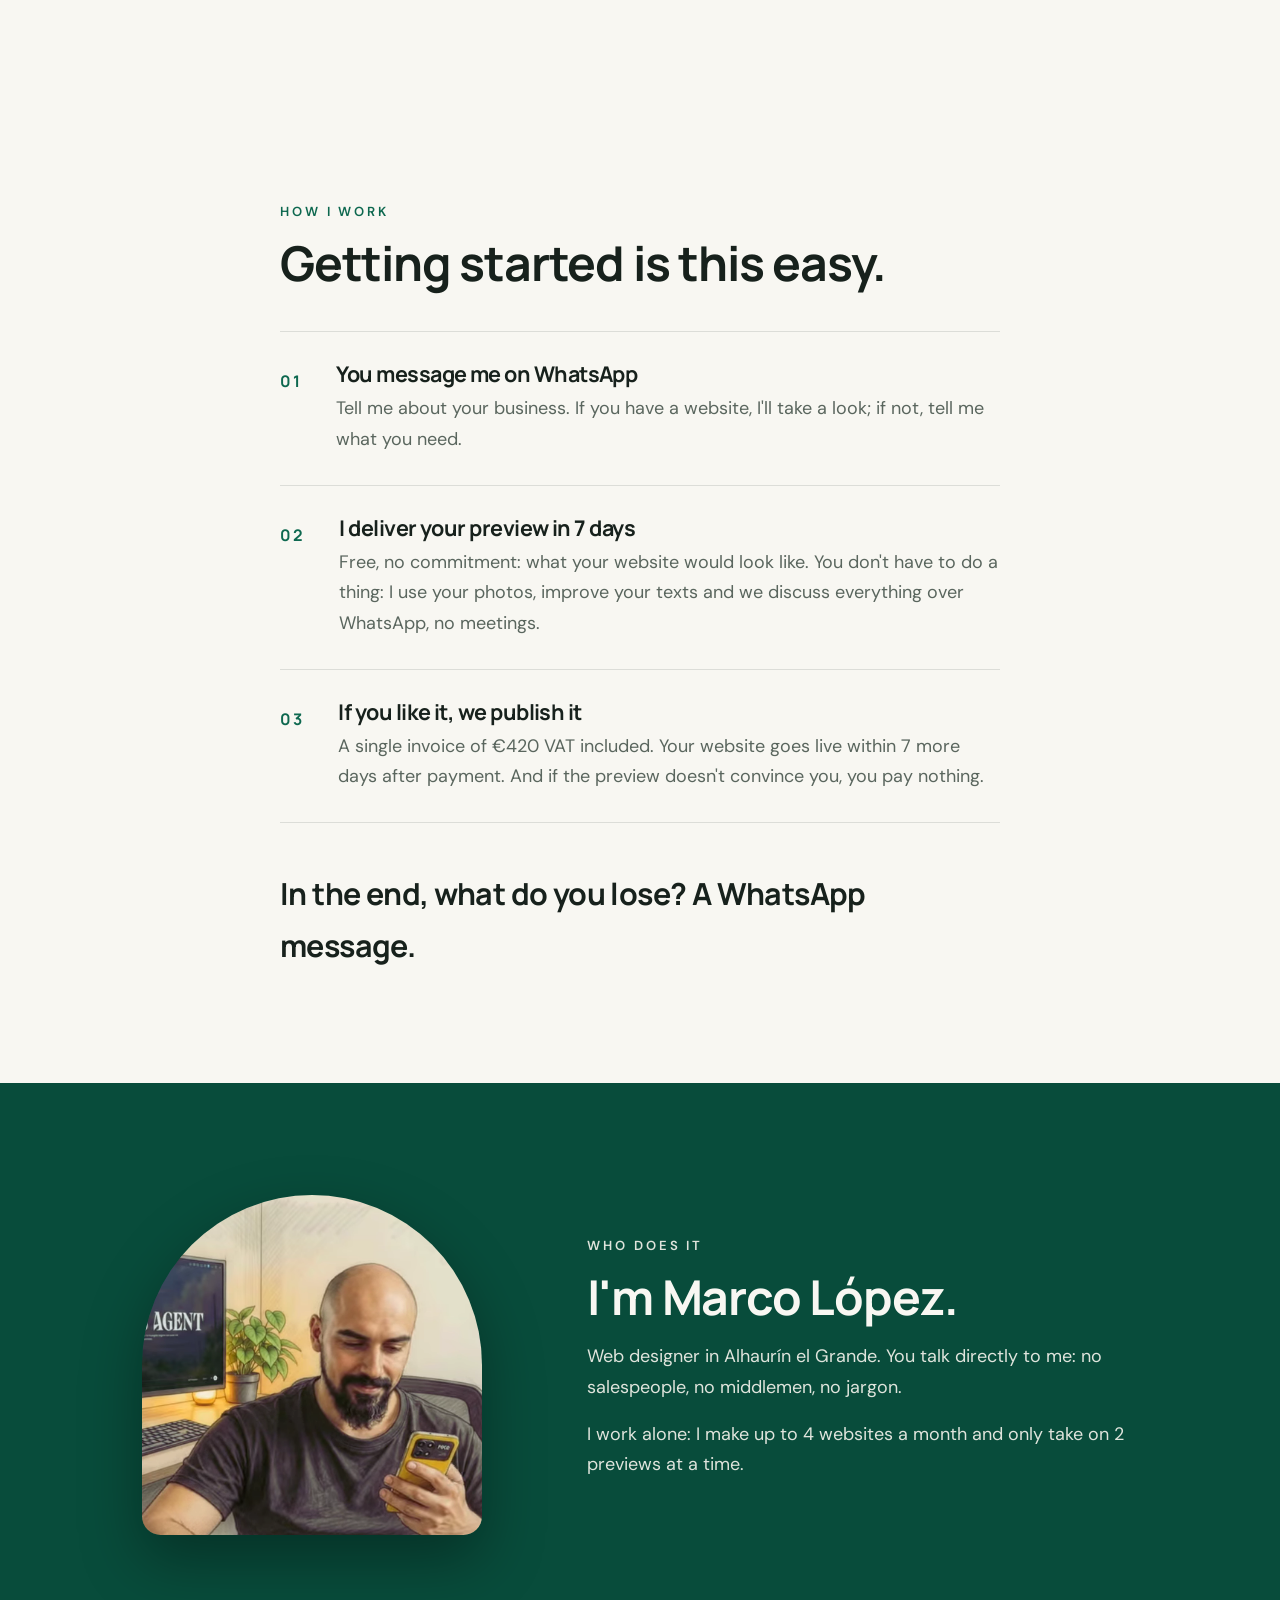
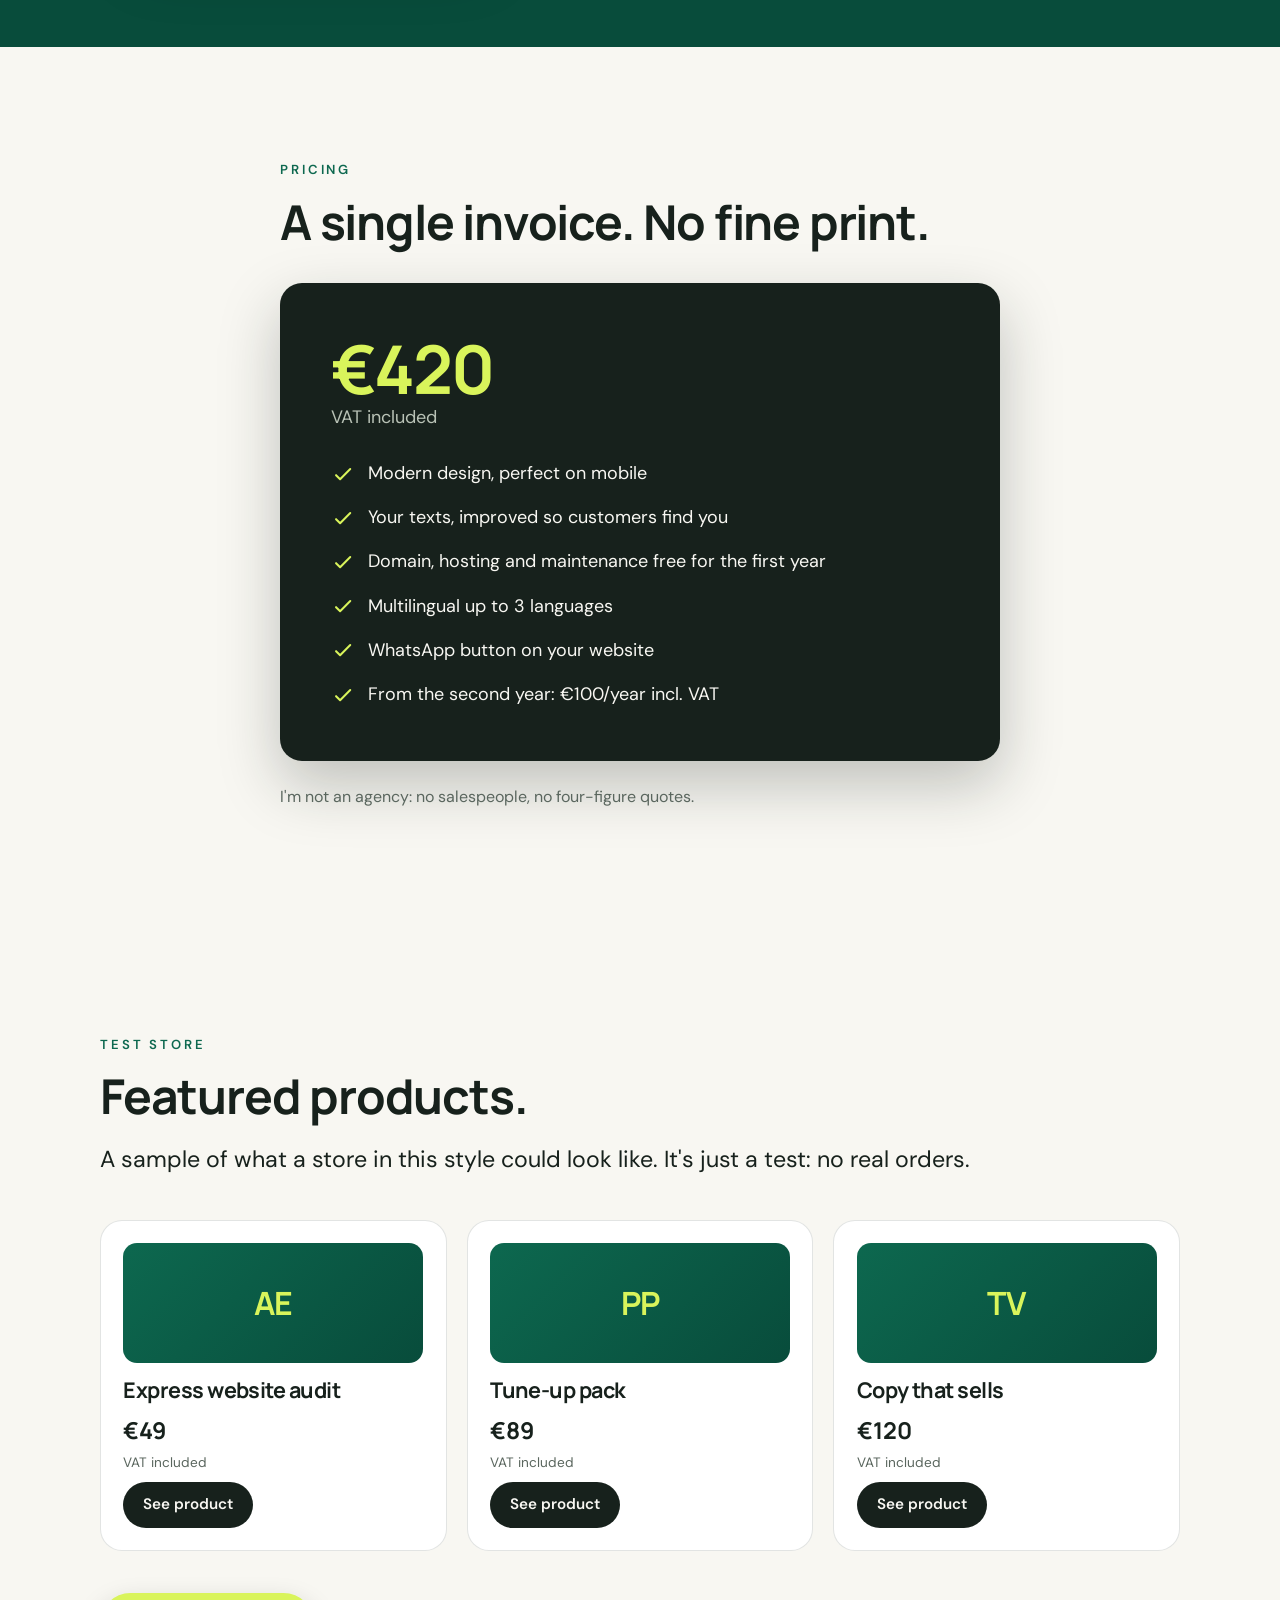
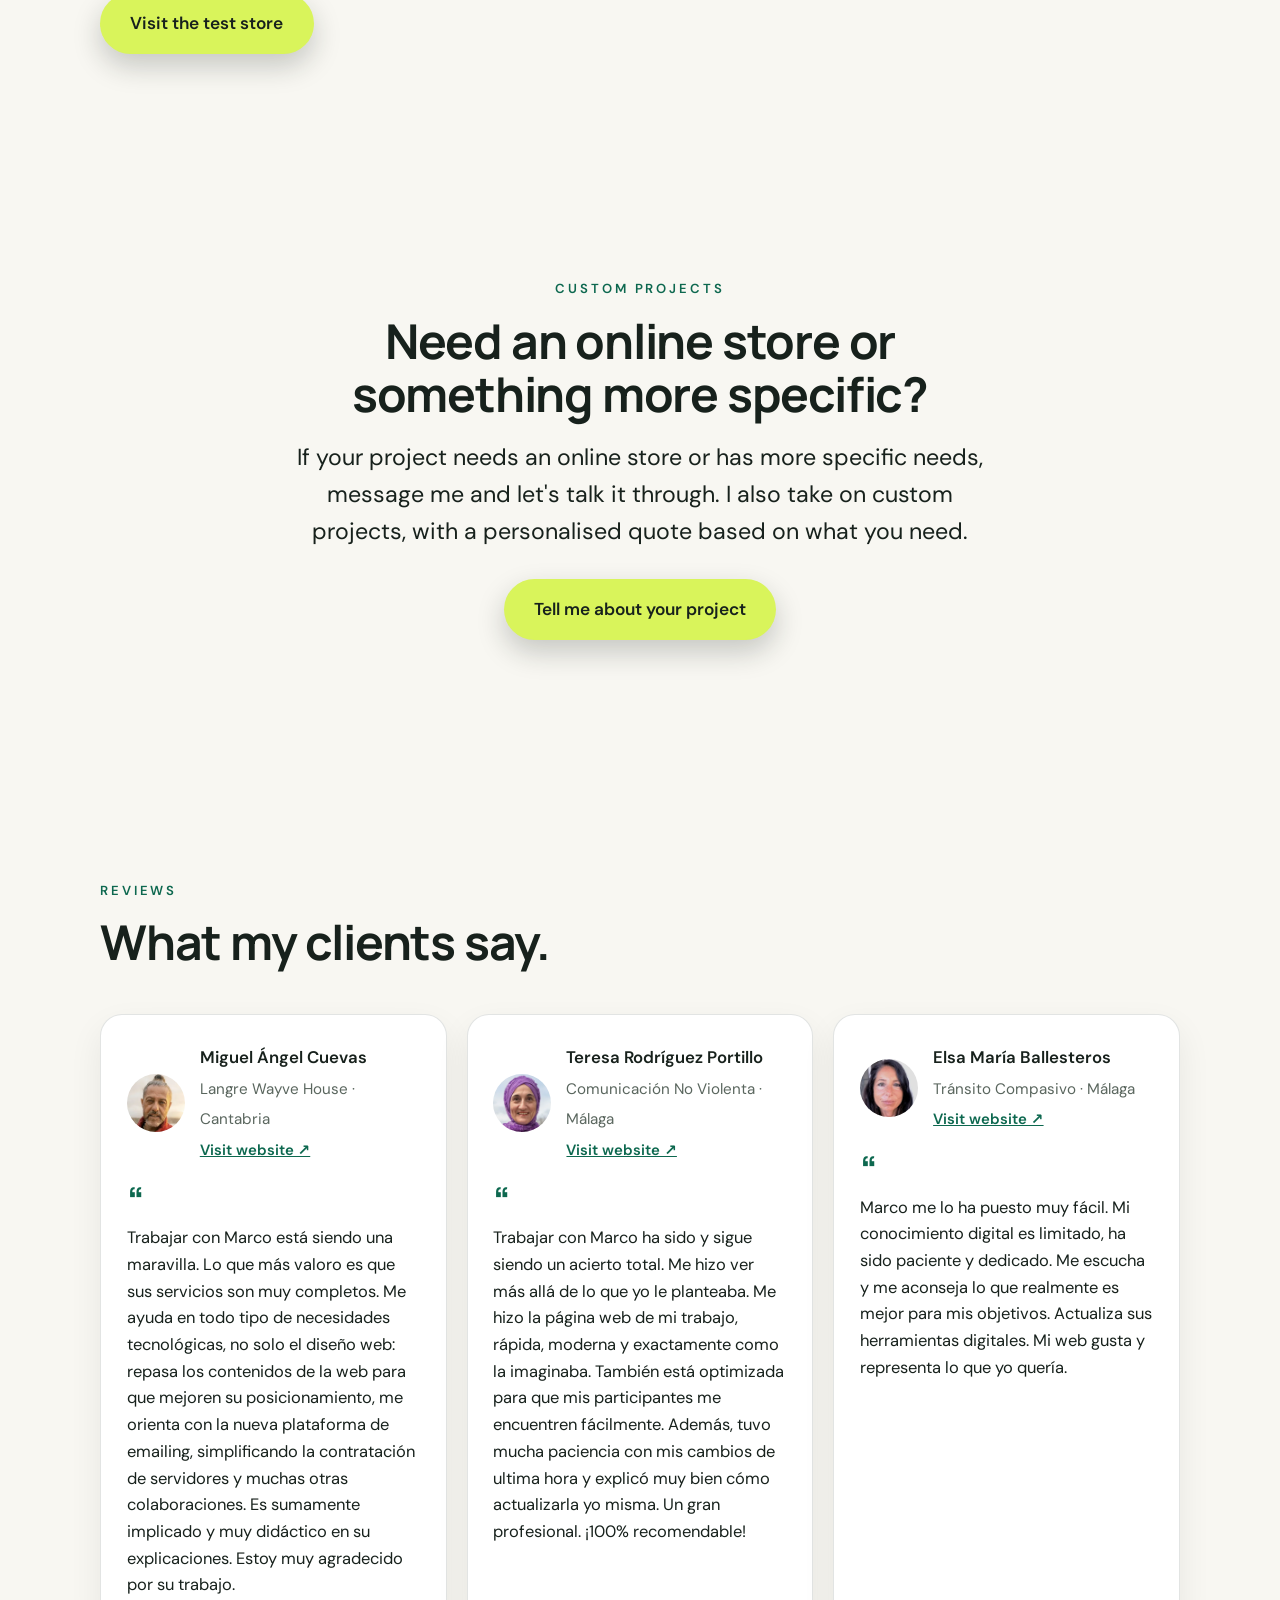
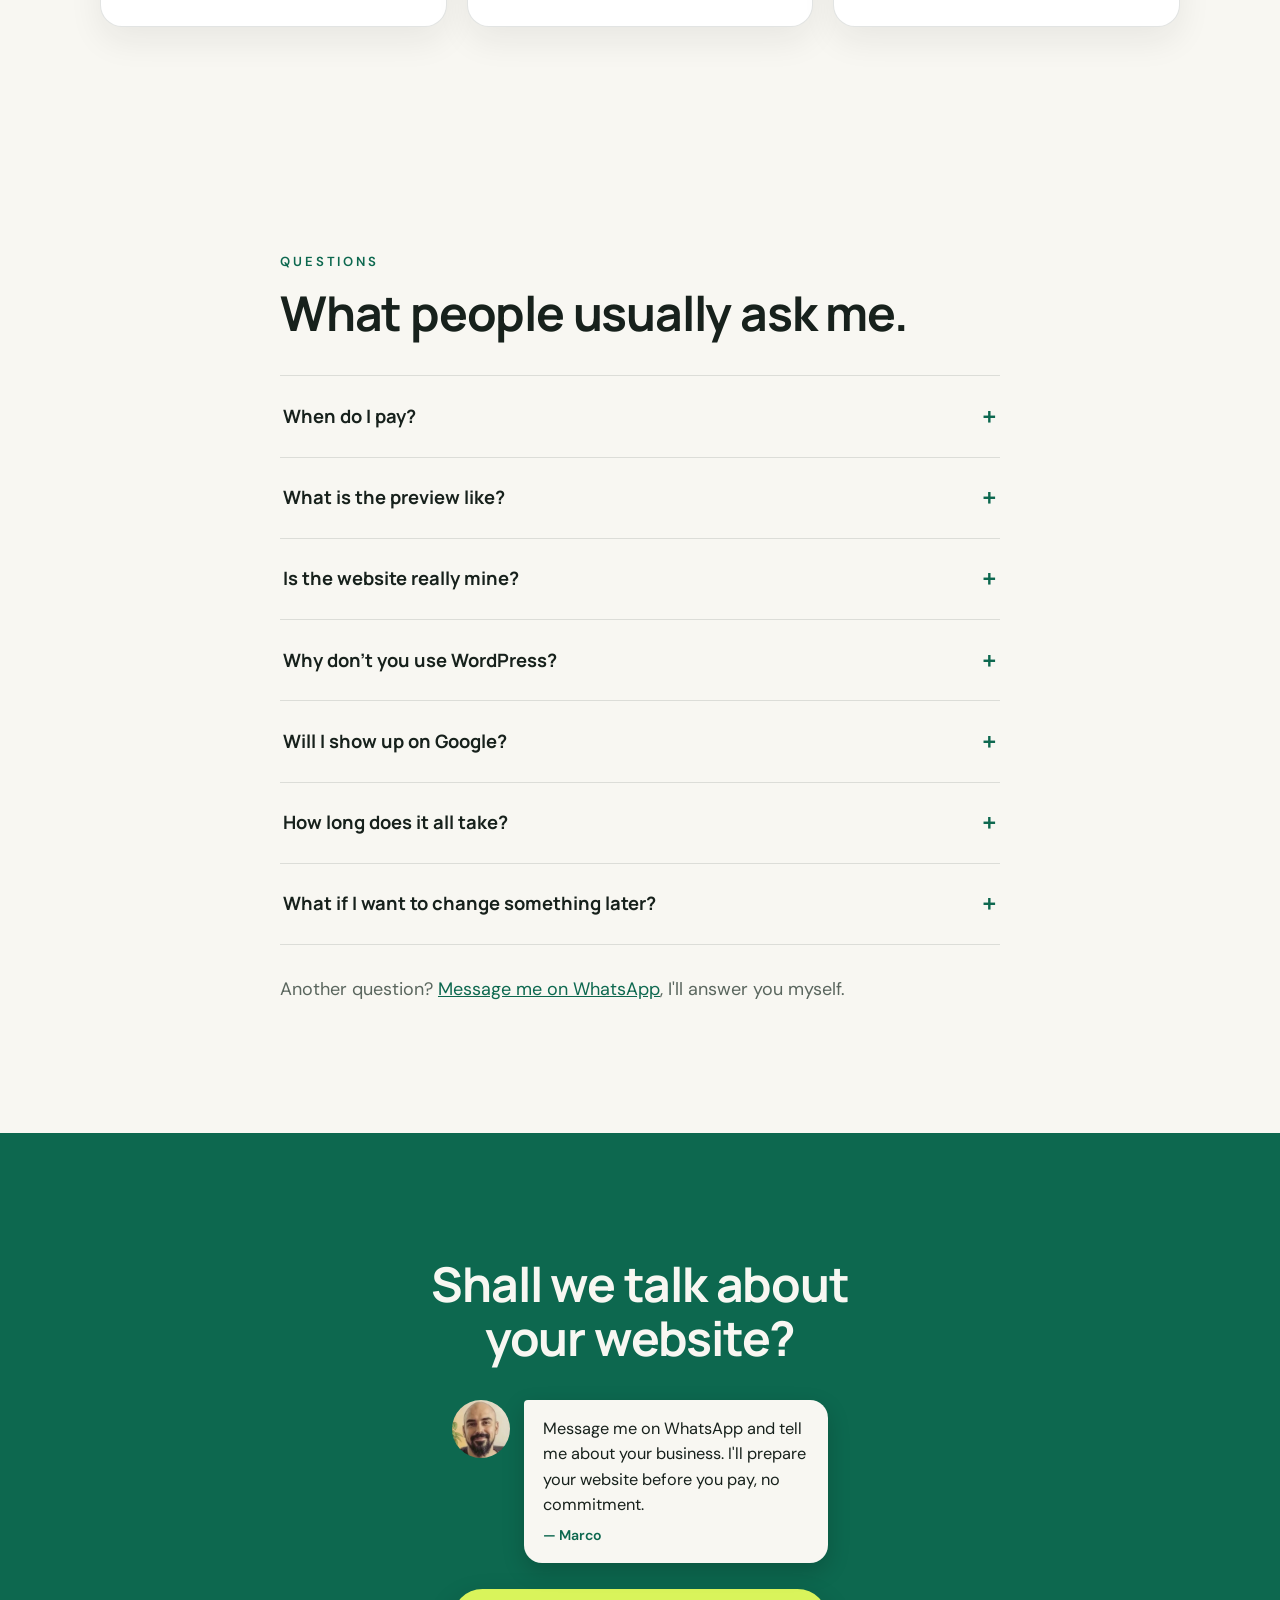
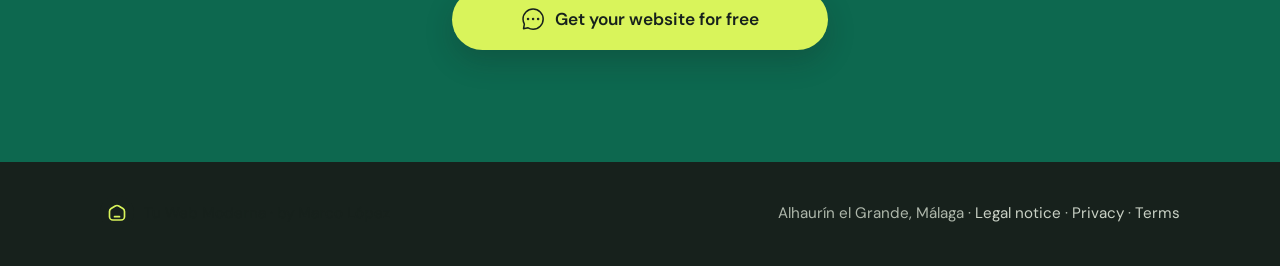
==== commit 051b93e0: "Toggle de idioma: centrado óptico vertical del texto en la cápsula 'ES'/'EN' van en mayúsculas sin d" ====
--- a/index.html
+++ b/index.html
@@ -43,7 +43,7 @@
 <meta name="twitter:title" content="Diseño web para negocios locales — Tu Web Moderna">
 <meta name="twitter:description" content="Hago que la calidad de tu negocio se note en tu web. Tu web antes de pagar.">
 <meta name="twitter:image" content="https://tuwebmoderna.es/assets/img/og-poster.png">
-<link rel="stylesheet" href="assets/css/muestra.css?v=14">
+<link rel="stylesheet" href="assets/css/muestra.css?v=15">
 <script type="application/ld+json">
 {"@context":"https://schema.org","@type":"ProfessionalService",
 "name":"Tu Web Moderna","description":"Diseño web para negocios locales. Tu web antes de pagar: la ves terminada antes de pagar nada.",
--- a/assets/css/muestra.css
+++ b/assets/css/muestra.css
@@ -50,14 +50,18 @@
 .idioma{display:flex;gap:.15rem;align-items:center;background:rgba(23,33,28,.07);
   border-radius:999px;padding:.18rem}
 .idioma a{font-size:.78rem;font-weight:600;letter-spacing:.05em;text-decoration:none;
-  color:var(--suave);padding:.32rem .6rem;border-radius:999px;line-height:1}
+  color:var(--suave);padding:.37rem .6rem .27rem;border-radius:999px;line-height:1}
+/* NOTA: el padding NO es simétrico a propósito. "ES"/"EN" van en mayúsculas sin
+   descendentes: con line-height:1 el hueco del descendente queda vacío bajo el
+   texto y se ve subido. Se compensa con +.05rem arriba y -.05rem abajo. */
+
 .idioma a[aria-current="true"]{background:var(--tinta);color:var(--papel)}
 @media (max-width:520px){
   .cabecera{padding:.6rem .8rem}
   .marca__txt{display:none}
   .btn--peq{font-size:.85rem;padding:.55rem 1rem}
   .idioma{padding:.14rem}
-  .idioma a{font-size:.72rem;padding:.26rem .5rem}
+  .idioma a{font-size:.72rem;padding:.31rem .5rem .21rem}
 }
 
 /* botones */
